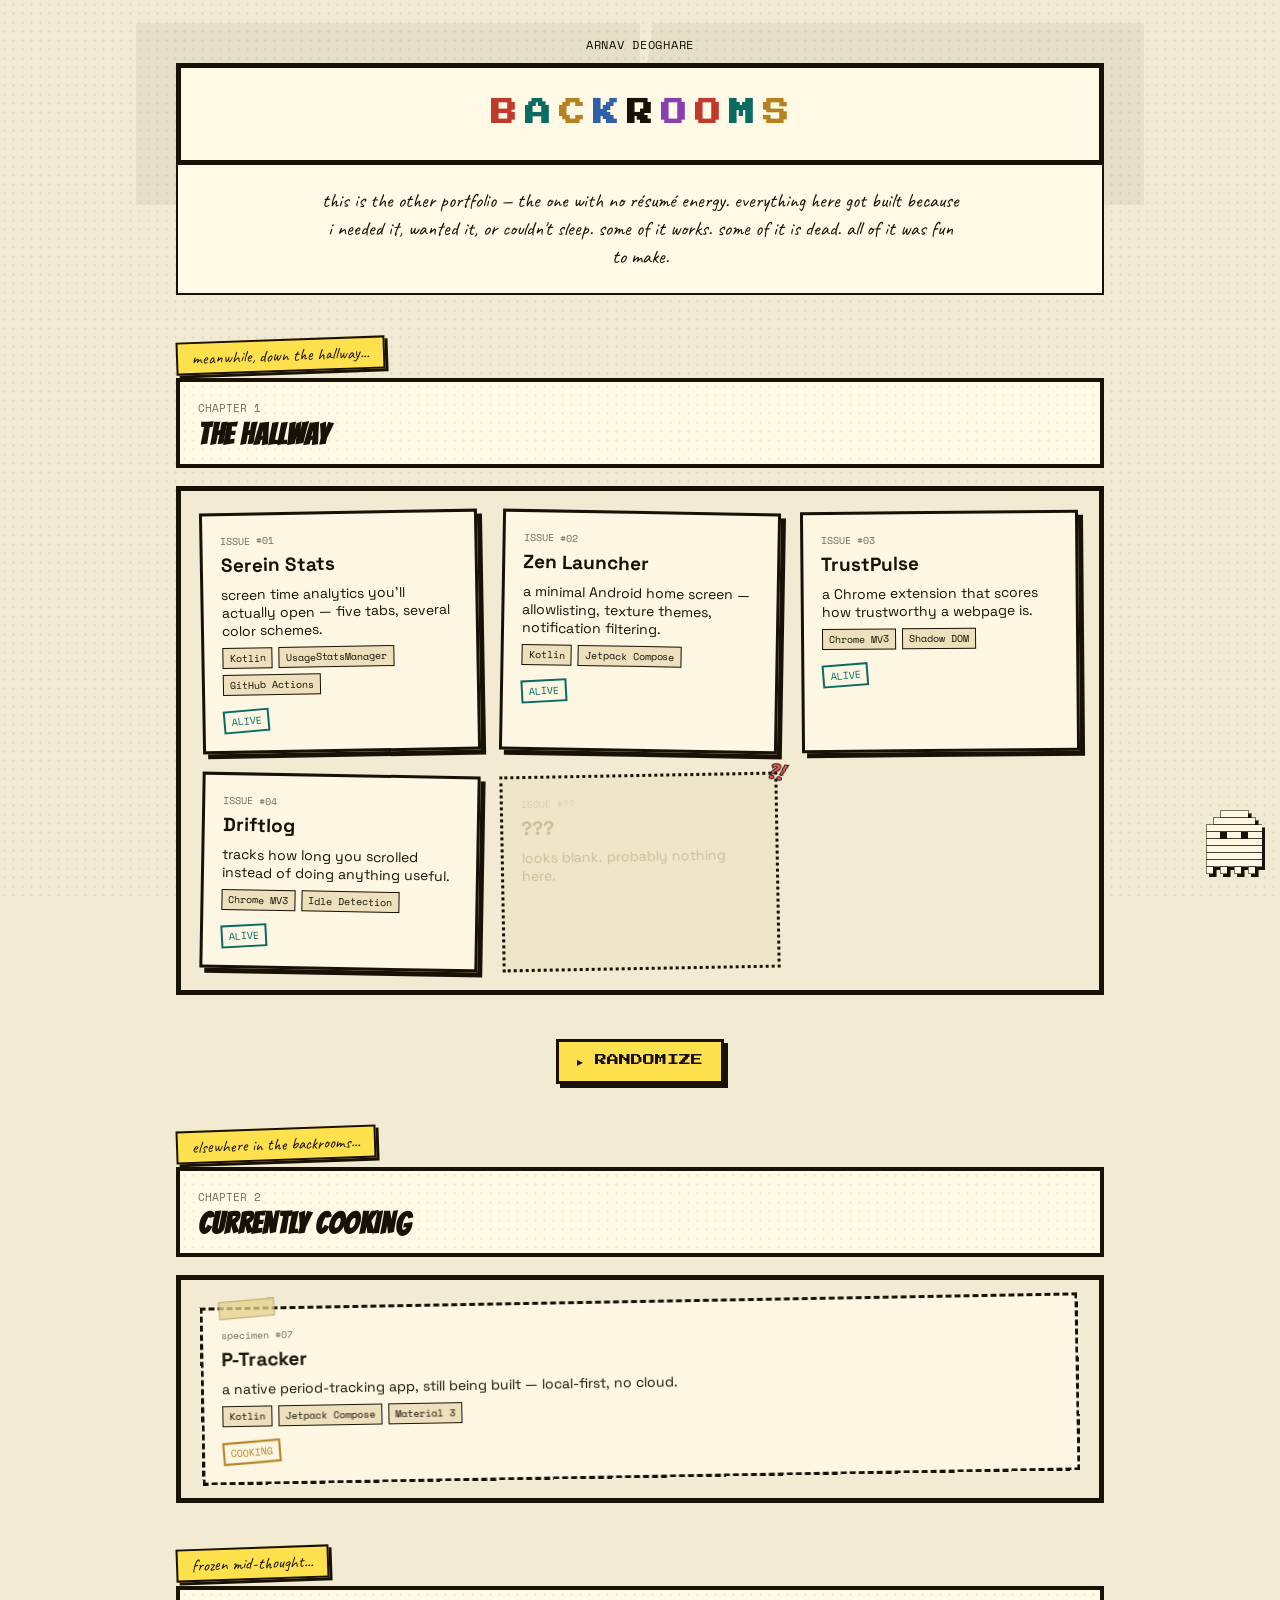
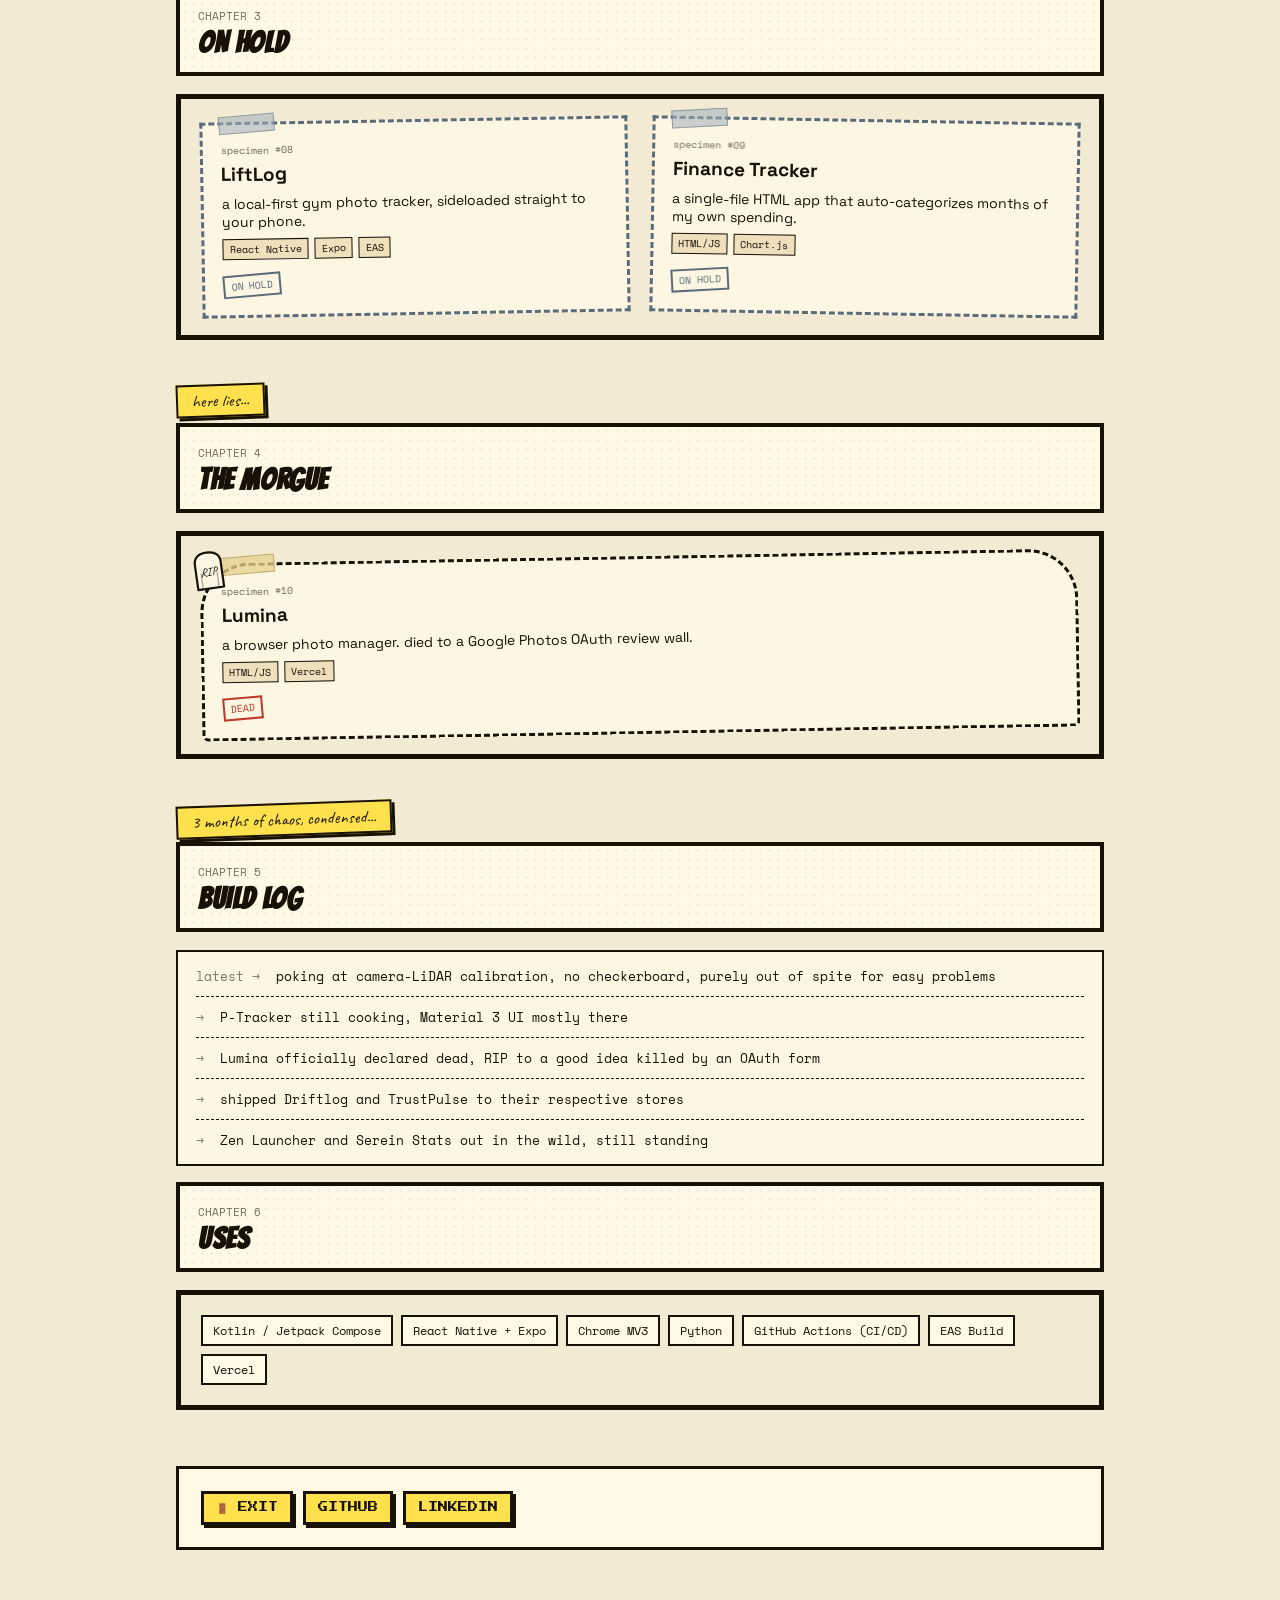
==== backrooms/index.html @ 501bc18b "add backrooms page" ====
<!DOCTYPE html>
<html lang="en">
<head>
<meta charset="UTF-8">
<meta name="viewport" content="width=device-width, initial-scale=1, viewport-fit=cover">
<title>Backrooms — Arnav Deoghare</title>
<link href="https://fonts.googleapis.com/css2?family=Caveat:wght@600;700&family=Space+Grotesk:wght@400;500;700&family=Space+Mono:wght@400;700&family=Press+Start+2P&family=Bangers&display=swap" rel="stylesheet">
<style>
  :root{box-sizing:border-box;padding-top:env(safe-area-inset-top,0px);padding-bottom:env(safe-area-inset-bottom,0px);}
  *{box-sizing:border-box;}
  html,body{margin:0;}
  body{font-family:'Space Grotesk',sans-serif;background:#f2ead2;color:#181206;position:relative;}
  .halftone{position:fixed;inset:0;background-image:radial-gradient(#181206 1px, transparent 1.2px);background-size:9px 9px;opacity:0.06;pointer-events:none;z-index:0;}
  main{max-width:960px;margin:0 auto;padding:36px 16px 80px;position:relative;z-index:1;}
  a{color:inherit;}

  .byline{font-family:'Space Mono',monospace;font-size:12px;letter-spacing:0.06em;color:#181206;text-align:center;margin-bottom:10px;}
  .titlebar{border:5px solid #181206;background:#fff9e6;padding:20px;text-align:center;}
  h1{font-size:0;line-height:1.6;margin:0;}
  h1 span{font-family:'Press Start 2P',monospace;font-size:clamp(16px,5vw,26px);display:inline-block;padding:4px 3px;margin:1px;}
  h1 span:nth-child(6n+1){color:#c0392b;}
  h1 span:nth-child(6n+2){color:#0a6b62;}
  h1 span:nth-child(6n+3){color:#b6821f;}
  h1 span:nth-child(6n+4){color:#2f5fa8;}
  h1 span:nth-child(6n+5){color:#181206;}
  h1 span:nth-child(6n){color:#8a3fb0;}

  .blurb{border:2.5px solid #181206;border-top:none;background:#fff9e6;padding:22px;}
  .bubble{font-family:'Caveat',cursive;font-size:20px;line-height:1.4;max-width:640px;margin:0 auto;text-align:center;}

  .titlewrap{position:relative;}
  .speedlines{position:absolute;inset:-40px;background:conic-gradient(from 0deg,transparent 0deg 8deg,rgba(24,18,6,0.05) 8deg 10deg);z-index:-1;pointer-events:none;}

  .caption{display:inline-block;background:#ffe14d;border:2px solid #181206;font-family:'Caveat',cursive;font-size:17px;padding:4px 14px;transform:rotate(-2deg);margin:44px 0 -4px;position:relative;box-shadow:3px 3px 0 #181206;}

  .chapter{border:4px solid #181206;background:#fff9e6;padding:14px 18px;margin:10px 0 18px;position:relative;overflow:hidden;}
  .chapter::before{content:'';position:absolute;inset:0;background-image:radial-gradient(#181206 1px, transparent 1.2px);background-size:9px 9px;opacity:0.06;}
  .chapter .chnum{font-family:'Space Mono',monospace;font-size:11px;opacity:.6;position:relative;}
  .chapter h2{font-family:'Bangers',cursive;font-size:30px;letter-spacing:0.02em;margin:2px 0 0;background:none;color:#181206;display:block;padding:0;position:relative;}

  .panelbox{border:5px solid #181206;padding:20px;background:#f2ead2;}

  .grid{display:grid;grid-template-columns:repeat(auto-fit,minmax(230px,1fr));gap:22px;}
  .card{background:#fdf6e3;border:3px solid #181206;box-shadow:5px 5px 0 #181206;padding:18px;position:relative;transform:rotate(-1deg);}
  .grid .card:nth-child(2n){transform:rotate(1deg);}
  .grid .card:nth-child(3n){transform:rotate(-0.5deg);}
  .spec{font-family:'Space Mono',monospace;font-size:10px;opacity:.6;}
  .card b{font-family:'Space Grotesk',sans-serif;font-weight:700;font-size:19px;display:block;margin-top:4px;}
  .card p{font-size:14px;margin:8px 0;}
  .tags{display:flex;flex-wrap:wrap;gap:6px;margin:8px 0;}
  .tags span{font-family:'Space Mono',monospace;font-size:10px;background:#eee0bd;border:1px solid #181206;padding:2px 6px;}
  .stamp{display:inline-block;border:2px solid #0a6b62;color:#0a6b62;font-family:'Space Mono',monospace;font-size:10px;padding:2px 6px;transform:rotate(-4deg);margin-top:6px;}
  .stamp.cooking{border-color:#b6821f;color:#b6821f;}
  .stamp.onhold{border-color:#5a6b7a;color:#5a6b7a;}
  .stamp.dead{border-color:#c0392b;color:#c0392b;}
  .card{cursor:pointer;}
  @keyframes flash10{0%{box-shadow:0 0 0 4px #ffe14d,5px 5px 0 #181206;}100%{box-shadow:5px 5px 0 #181206;}}
  .card.flash{animation:flash10 0.9s ease-out;}

  .dotted{border-style:dashed;box-shadow:none;}
  .tape{position:absolute;top:-10px;left:16px;width:56px;height:18px;background:rgba(230,210,140,.75);border:1px solid rgba(150,130,70,.5);transform:rotate(-4deg);}
  .tombstone{border-radius:50px 50px 6px 6px;position:relative;}
  .tombstone-icon{position:absolute;top:-18px;left:-12px;width:36px;height:42px;transform:rotate(-7deg);z-index:2;}
  .card.onhold-card{border-style:dashed;border-color:#5a6b7a;box-shadow:none;}
  .card.onhold-card .tape{background:rgba(160,175,190,.55);border-color:rgba(90,107,122,.5);}

  .secret{background:#efe6c9;border-style:dotted;box-shadow:none;color:#c9bd97;position:relative;}
  .secret b,.secret p,.secret .spec{color:#c9bd97;}
  .secret:hover{color:#181206;}
  .secret:hover b,.secret:hover p,.secret:hover .spec{color:#181206;}
  .secret::after{content:'?!';font-family:'Bangers',cursive;font-size:22px;color:#ff5c5c;position:absolute;top:-14px;right:-10px;transform:rotate(14deg);-webkit-text-stroke:1px #181206;}

  .modal-bg{position:fixed;inset:0;background:rgba(24,18,6,.7);display:none;align-items:center;justify-content:center;z-index:50;padding:20px;}
  .modal-bg.open{display:flex;}

  .modal-wide{background:#fff9e6;border:4px solid #181206;box-shadow:8px 8px 0 #181206;padding:26px;max-width:460px;width:100%;position:relative;max-height:85vh;overflow-y:auto;}
  .modal-wide .mspec{font-family:'Space Mono',monospace;font-size:11px;opacity:.6;}
  .modal-wide h3{font-family:'Bangers',cursive;font-size:32px;margin:2px 0 6px;}
  .modal-wide .mstamp{display:inline-block;border:2px solid #0a6b62;color:#0a6b62;font-family:'Space Mono',monospace;font-size:10px;padding:2px 6px;transform:rotate(-4deg);margin-bottom:10px;}
  .modal-wide .mstamp.cooking{border-color:#b6821f;color:#b6821f;}
  .modal-wide .mstamp.onhold{border-color:#5a6b7a;color:#5a6b7a;}
  .modal-wide .mstamp.dead{border-color:#c0392b;color:#c0392b;}
  .modal-wide .mtags{display:flex;flex-wrap:wrap;gap:6px;margin:6px 0 14px;}
  .modal-wide .mtags span{font-family:'Space Mono',monospace;font-size:10px;background:#eee0bd;border:1px solid #181206;padding:2px 6px;}
  .modal-wide p{font-size:14px;line-height:1.5;margin:0 0 12px;}
  .modal-wide .mlabel{font-family:'Space Mono',monospace;font-size:11px;letter-spacing:0.04em;color:#0a6b62;margin-bottom:2px;}
  .modal-wide .mlinks{display:flex;flex-wrap:wrap;gap:10px;margin-top:16px;}
  .modal-wide .mlinks a{font-family:'Press Start 2P',monospace;font-size:10px;background:#ffe14d;border:3px solid #181206;padding:8px 12px;box-shadow:3px 3px 0 #181206;text-decoration:none;color:#181206;}
  .modal-wide .mclose{position:absolute;top:10px;right:12px;font-family:'Space Mono',monospace;font-size:16px;border:2px solid #181206;background:#fff;width:28px;height:28px;cursor:pointer;line-height:1;}
  .modal{background:#fff9e6;border:4px solid #181206;box-shadow:8px 8px 0 #181206;padding:26px;max-width:400px;text-align:center;}
  .modal h3{font-family:'Bangers',cursive;font-size:30px;margin:0 0 8px;}
  .modal button{margin-top:14px;font-family:'Space Mono',monospace;font-size:12px;border:2px solid #181206;background:#ffe14d;padding:6px 14px;cursor:pointer;}

  .shufflebtn{font-family:'Press Start 2P',monospace;font-size:12px;color:#181206;background:#ffe14d;border:3px solid #181206;padding:12px 18px;display:inline-block;box-shadow:4px 4px 0 #181206;cursor:pointer;margin:44px 0 0;}
  .shufflebtn:active{transform:translate(2px,2px);box-shadow:2px 2px 0 #181206;}

  .mascot-wrap{position:fixed;bottom:18px;right:18px;z-index:40;cursor:pointer;text-align:center;}
  .mascot-wrap svg{width:56px;height:70px;animation:mascotbob 2.2s ease-in-out infinite;filter:drop-shadow(3px 3px 0 #181206);}
  @keyframes mascotbob{0%,100%{transform:translateY(0);}50%{transform:translateY(-8px);}}
  .mascot-bubble{position:absolute;bottom:78px;right:0;background:#fff;border:2px solid #181206;border-radius:14px 14px 4px 14px;padding:8px 12px;font-family:'Caveat',cursive;font-size:16px;white-space:nowrap;display:none;box-shadow:3px 3px 0 #181206;}
  .mascot-bubble.show{display:block;}

  .burstword{position:fixed;font-family:'Bangers',cursive;font-size:26px;pointer-events:none;z-index:60;animation:burstpop 0.7s ease-out forwards;}
  @keyframes burstpop{0%{transform:scale(0.4) rotate(-8deg);opacity:0;}30%{transform:scale(1.2) rotate(4deg);opacity:1;}100%{transform:scale(1) rotate(0deg) translateY(-24px);opacity:0;}}

  .log{background:#fdf6e3;border:2.5px solid #181206;padding:4px 18px;}
  .log li{font-family:'Space Mono',monospace;font-size:13px;padding:10px 0;border-bottom:1px dashed #181206;list-style:none;}
  .log li:last-child{border-bottom:none;}
  .log .dt{opacity:.55;margin-right:8px;}

  .usetags{display:flex;flex-wrap:wrap;gap:8px;}
  .usetags span{font-family:'Space Mono',monospace;font-size:12px;background:#fff9e6;border:2px solid #181206;padding:5px 10px;}

  footer{margin-top:56px;border:3px solid #181206;background:#fff9e6;padding:22px;display:flex;flex-wrap:wrap;gap:14px;justify-content:space-between;align-items:center;}
  .socials{display:flex;gap:10px;flex-wrap:wrap;}
  .social{font-family:'Press Start 2P',monospace;font-size:10px;background:#ffe14d;border:3px solid #181206;padding:8px 12px;box-shadow:3px 3px 0 #181206;text-decoration:none;color:#181206;}
</style>
</head>
<body>
<div class="halftone"></div>
<main>

  <div class="byline">ARNAV DEOGHARE</div>
  <div class="titlewrap">
    <div class="speedlines"></div>
    <div class="titlebar">
      <h1><span>B</span><span>A</span><span>C</span><span>K</span><span>R</span><span>O</span><span>O</span><span>M</span><span>S</span></h1>
    </div>
  </div>
  <div class="blurb">
    <p class="bubble">this is the other portfolio — the one with no résumé energy. everything here got built because i needed it, wanted it, or couldn't sleep. some of it works. some of it is dead. all of it was fun to make.</p>
  </div>

  <span class="caption">meanwhile, down the hallway...</span>
  <div class="chapter"><span class="chnum">CHAPTER 1</span><h2>THE HALLWAY</h2></div>
  <div class="panelbox">
  <div class="grid" id="hallway">
    <div class="card" data-name="Serein Stats">
      <div class="spec">ISSUE #01</div>
      <b>Serein Stats</b>
      <p>screen time analytics you'll actually open — five tabs, several color schemes.</p>
      <div class="tags"><span>Kotlin</span><span>UsageStatsManager</span><span>GitHub Actions</span></div>
      <div class="stamp">ALIVE</div>
    </div>
    <div class="card" data-name="Zen Launcher">
      <div class="spec">ISSUE #02</div>
      <b>Zen Launcher</b>
      <p>a minimal Android home screen — allowlisting, texture themes, notification filtering.</p>
      <div class="tags"><span>Kotlin</span><span>Jetpack Compose</span></div>
      <div class="stamp">ALIVE</div>
    </div>
    <div class="card" data-name="TrustPulse">
      <div class="spec">ISSUE #03</div>
      <b>TrustPulse</b>
      <p>a Chrome extension that scores how trustworthy a webpage is.</p>
      <div class="tags"><span>Chrome MV3</span><span>Shadow DOM</span></div>
      <div class="stamp">ALIVE</div>
    </div>
    <div class="card" data-name="Driftlog">
      <div class="spec">ISSUE #04</div>
      <b>Driftlog</b>
      <p>tracks how long you scrolled instead of doing anything useful.</p>
      <div class="tags"><span>Chrome MV3</span><span>Idle Detection</span></div>
      <div class="stamp">ALIVE</div>
    </div>
    <div class="card secret" id="secretCard">
      <div class="spec">ISSUE #??</div>
      <b>???</b>
      <p>looks blank. probably nothing here.</p>
    </div>
  </div>
  </div>

  <div style="text-align:center;">
    <div class="shufflebtn" id="shuffleBtn">▸ RANDOMIZE</div>
  </div>

  <span class="caption">elsewhere in the backrooms...</span>
  <div class="chapter"><span class="chnum">CHAPTER 2</span><h2>CURRENTLY COOKING</h2></div>
  <div class="panelbox">
  <div class="grid">
    <div class="card dotted" data-name="P-Tracker">
      <div class="tape"></div>
      <div class="spec">specimen #07</div>
      <b>P-Tracker</b>
      <p>a native period-tracking app, still being built — local-first, no cloud.</p>
      <div class="tags"><span>Kotlin</span><span>Jetpack Compose</span><span>Material 3</span></div>
      <div class="stamp cooking">COOKING</div>
    </div>
  </div>
  </div>

  <span class="caption">frozen mid-thought...</span>
  <div class="chapter"><span class="chnum">CHAPTER 3</span><h2>ON HOLD</h2></div>
  <div class="panelbox">
  <div class="grid">
    <div class="card onhold-card" data-name="LiftLog">
      <div class="tape"></div>
      <div class="spec">specimen #08</div>
      <b>LiftLog</b>
      <p>a local-first gym photo tracker, sideloaded straight to your phone.</p>
      <div class="tags"><span>React Native</span><span>Expo</span><span>EAS</span></div>
      <div class="stamp onhold">ON HOLD</div>
    </div>
    <div class="card onhold-card" data-name="Finance Tracker">
      <div class="tape"></div>
      <div class="spec">specimen #09</div>
      <b>Finance Tracker</b>
      <p>a single-file HTML app that auto-categorizes months of my own spending.</p>
      <div class="tags"><span>HTML/JS</span><span>Chart.js</span></div>
      <div class="stamp onhold">ON HOLD</div>
    </div>
  </div>
  </div>

  <span class="caption">here lies...</span>
  <div class="chapter"><span class="chnum">CHAPTER 4</span><h2>THE MORGUE</h2></div>
  <div class="panelbox">
  <div class="grid">
    <div class="card dotted tombstone" data-name="Lumina">
      <div class="tape"></div>
      <svg class="tombstone-icon" viewBox="0 0 36 42">
        <path d="M5 40 L5 17 Q4 4 18 4 Q32 4 31 17 L31 40 Z" fill="#fdf6e3" stroke="#181206" stroke-width="2.2" stroke-linejoin="round"/>
        <line x1="10" y1="40" x2="10" y2="24" stroke="#181206" stroke-width="1.3" opacity="0.35"/>
        <line x1="26" y1="40" x2="26" y2="24" stroke="#181206" stroke-width="1.3" opacity="0.35"/>
        <text x="18" y="27" font-family="'Caveat',cursive" font-size="12" text-anchor="middle" fill="#181206">RIP</text>
      </svg>
      <div class="spec">specimen #10</div>
      <b>Lumina</b>
      <p>a browser photo manager. died to a Google Photos OAuth review wall.</p>
      <div class="tags"><span>HTML/JS</span><span>Vercel</span></div>
      <div class="stamp dead">DEAD</div>
    </div>
  </div>
  </div>

  <span class="caption">3 months of chaos, condensed...</span>
  <div class="chapter"><span class="chnum">CHAPTER 5</span><h2>BUILD LOG</h2></div>
  <ul class="log">
    <li><span class="dt">latest →</span> poking at camera-LiDAR calibration, no checkerboard, purely out of spite for easy problems</li>
    <li><span class="dt">→</span> P-Tracker still cooking, Material 3 UI mostly there</li>
    <li><span class="dt">→</span> Lumina officially declared dead, RIP to a good idea killed by an OAuth form</li>
    <li><span class="dt">→</span> shipped Driftlog and TrustPulse to their respective stores</li>
    <li><span class="dt">→</span> Zen Launcher and Serein Stats out in the wild, still standing</li>
  </ul>

  <div class="chapter"><span class="chnum">CHAPTER 6</span><h2>USES</h2></div>
  <div class="panelbox">
  <div class="usetags">
    <span>Kotlin / Jetpack Compose</span>
    <span>React Native + Expo</span>
    <span>Chrome MV3</span>
    <span>Python</span>
    <span>GitHub Actions (CI/CD)</span>
    <span>EAS Build</span>
    <span>Vercel</span>
  </div>
  </div>

  <footer>
    <div class="socials">
      <a class="social" href="https://arnav-deoghare.github.io" title="back to the real portfolio">🚪 EXIT</a>
      <a class="social" href="https://github.com/Arnav-Deoghare" target="_blank" rel="noopener">GITHUB</a>
      <a class="social" href="https://www.linkedin.com/in/arnav-deoghare/" target="_blank" rel="noopener">LINKEDIN</a>
    </div>
  </footer>

</main>

<div class="modal-bg" id="modalBg">
  <div class="modal">
    <h3>you found it!</h3>
    <p style="font-family:'Space Mono',monospace;font-size:13px;">there's nothing here yet. but you're clearly the kind of person who clicks on suspicious blank boxes, so — respect. check back later.</p>
    <button id="modalClose">close</button>
  </div>
</div>

<div class="modal-bg" id="projectModalBg">
  <div class="modal-wide" id="projectModalBody">
    <button class="mclose" id="projectModalClose">✕</button>
    <!-- filled by JS -->
  </div>
</div>

<div class="mascot-wrap" id="mascotWrap">
  <div class="mascot-bubble" id="mascotBubble"></div>
  <svg viewBox="0 0 8 9" shape-rendering="crispEdges">
    <g fill="#fdf6e3" stroke="#181206" stroke-width="0.08">
      <rect x="2" y="0" width="4" height="1"/>
      <rect x="1" y="1" width="6" height="1"/>
      <rect x="0" y="2" width="8" height="1"/>
      <rect x="0" y="3" width="8" height="1"/>
      <rect x="0" y="4" width="8" height="1"/>
      <rect x="0" y="5" width="8" height="1"/>
      <rect x="0" y="6" width="8" height="1"/>
      <rect x="0" y="7" width="8" height="1"/>
      <rect x="0" y="8" width="1" height="1"/>
      <rect x="2" y="8" width="1" height="1"/>
      <rect x="4" y="8" width="1" height="1"/>
      <rect x="6" y="8" width="1" height="1"/>
    </g>
    <rect x="2" y="3" width="1" height="1" fill="#181206"/>
    <rect x="5" y="3" width="1" height="1" fill="#181206"/>
  </svg>
</div>

<script>
(function(){
  // page-turn "thwip" sound on card click
  var ctx;
  function thwip(){
    try{
      ctx = ctx || new (window.AudioContext || window.webkitAudioContext)();
      var o = ctx.createOscillator(), g = ctx.createGain();
      o.type = 'triangle';
      o.frequency.setValueAtTime(420, ctx.currentTime);
      o.frequency.exponentialRampToValueAtTime(90, ctx.currentTime + 0.12);
      g.gain.setValueAtTime(0.06, ctx.currentTime);
      g.gain.exponentialRampToValueAtTime(0.001, ctx.currentTime + 0.15);
      o.connect(g); g.connect(ctx.destination);
      o.start(); o.stop(ctx.currentTime + 0.16);
    }catch(e){}
  }
  document.querySelectorAll('.card').forEach(function(c){
    c.addEventListener('click', function(e){
      if(c.id === 'secretCard') return;
      thwip();
    });
  });

  // project detail data — swap in real links/copy whenever you have them
  var projectData = {
    "Serein Stats": {
      status:"alive", stampText:"ALIVE",
      desc:"A screen-time analytics companion for Android — five tabs of usage breakdowns and a handful of color schemes, built on top of UsageStatsManager instead of squinting at raw system numbers.",
      why:"[add your own story here: what made you build this instead of using an existing screen-time app?]",
      tags:["Kotlin","UsageStatsManager","GitHub Actions CI/CD"],
      site:"#", github:"#"
    },
    "Zen Launcher": {
      status:"alive", stampText:"ALIVE",
      desc:"A minimal Android home screen — app allowlisting, texture-based themes, and notification filtering, for a phone that doesn't fight for your attention.",
      why:"[add your own story here: what pushed you to build your own launcher?]",
      tags:["Kotlin","Jetpack Compose"],
      site:"#", github:"#"
    },
    "LiftLog": {
      status:"onhold", stampText:"ON HOLD",
      desc:"A local-first gym photo tracker built in React Native — log lifts with photos, no account, no cloud sync, sideloaded straight to your phone.",
      why:"[add your own story here: what gym-tracking itch wasn't being scratched by other apps, and what put this on ice?]",
      tags:["React Native","Expo","EAS Build"],
      site:"#", github:"#"
    },
    "TrustPulse": {
      status:"alive", stampText:"ALIVE",
      desc:"A Chrome extension that scores how trustworthy a webpage looks, surfaced through a Shadow DOM badge with an accordion of the issues it found.",
      why:"[add your own story here: what made you want a trust score baked into your browser?]",
      tags:["Chrome MV3","Shadow DOM"],
      site:"#", github:"#"
    },
    "Driftlog": {
      status:"alive", stampText:"ALIVE",
      desc:"A browsing-time tracker Chrome extension with idle detection and a heatmap history view — published to the Chrome Web Store, optional host permissions.",
      why:"[add your own story here: what made you want to actually see your scroll time instead of guessing?]",
      tags:["Chrome MV3","Idle Detection"],
      site:"#", github:"#"
    },
    "Finance Tracker": {
      status:"onhold", stampText:"ON HOLD",
      desc:"A single-file HTML app seeded with my own Jan–July 2026 spending — auto-categorization, Chart.js dashboards, and XLSX import for deeper analytics.",
      why:"[add your own story here: what was wrong with the budgeting apps you tried first, and what put this on hold?]",
      tags:["HTML/JS","Chart.js"],
      site:"#", github:"#"
    },
    "P-Tracker": {
      status:"cooking", stampText:"COOKING",
      desc:"A native Android period-tracking app — Kotlin/Jetpack Compose, Material 3 UI, fully local-first with no cloud dependency.",
      why:"[add your own story here: who's it for, and why local-first mattered to you?]",
      tags:["Kotlin","Jetpack Compose","Material 3"],
      site:"#", github:"#"
    },
    "Lumina": {
      status:"dead", stampText:"DEAD",
      desc:"A browser-based photo manager, deployed to Vercel — meant to give a lightweight way to browse and organize photos without a heavyweight desktop app.",
      why:"Hit a hard wall on Google Photos OAuth scope verification requirements and couldn't get past it — officially retired to the morgue.",
      tags:["HTML/JS","Vercel"],
      site:"#", github:"#"
    }
  };

  var projectModalBg = document.getElementById('projectModalBg');
  var projectModalBody = document.getElementById('projectModalBody');
  function openProjectModal(name){
    var d = projectData[name];
    if(!d) return;
    projectModalBody.innerHTML =
      '<button class="mclose" id="projectModalClose">✕</button>' +
      '<div class="mspec">FULL FILE</div>' +
      '<h3>' + name + '</h3>' +
      '<div class="mstamp' + (d.status==='cooking'?' cooking':d.status==='onhold'?' onhold':d.status==='dead'?' dead':'') + '">' + d.stampText + '</div>' +
      '<div class="mtags">' + d.tags.map(function(t){return '<span>'+t+'</span>';}).join('') + '</div>' +
      '<p>' + d.desc + '</p>' +
      '<div class="mlabel">' + (d.status==='dead' ? 'WHY IT DIED' : 'WHY IT STARTED') + '</div>' +
      '<p>' + d.why + '</p>' +
      '<div class="mlinks"><a href="' + d.site + '" target="_blank" rel="noopener">🔗 SITE</a><a href="' + d.github + '" target="_blank" rel="noopener">🐙 GITHUB</a></div>';
    document.getElementById('projectModalClose').addEventListener('click', function(){
      projectModalBg.classList.remove('open');
    });
    projectModalBg.classList.add('open');
  }
  document.querySelectorAll('.card[data-name]').forEach(function(c){
    c.addEventListener('click', function(){
      openProjectModal(c.getAttribute('data-name'));
    });
  });
  projectModalBg.addEventListener('click', function(e){
    if(e.target === projectModalBg) projectModalBg.classList.remove('open');
  });

  // secret panel
  var secret = document.getElementById('secretCard');
  var modalBg = document.getElementById('modalBg');
  if(secret){
    secret.addEventListener('click', function(){
      try{ thwip(); }catch(e){}
      modalBg.classList.add('open');
    });
  }
  document.getElementById('modalClose').addEventListener('click', function(){
    modalBg.classList.remove('open');
  });
  modalBg.addEventListener('click', function(e){
    if(e.target === modalBg) modalBg.classList.remove('open');
  });

  // shuffle button
  var shuffleBtn = document.getElementById('shuffleBtn');
  if(shuffleBtn){
    shuffleBtn.addEventListener('click', function(){
      var cards = Array.prototype.slice.call(document.querySelectorAll('.card[data-name]'));
      if(!cards.length) return;
      var pick = cards[Math.floor(Math.random() * cards.length)];
      pick.scrollIntoView({behavior:'smooth', block:'center'});
      pick.classList.remove('flash');
      void pick.offsetWidth;
      pick.classList.add('flash');
      try{ thwip(); }catch(e){}
    });
  }

  // browser tab title easter egg
  var realTitle = document.title;
  document.addEventListener('visibilitychange', function(){
    document.title = document.hidden ? "come back... 👀" : realTitle;
  });

  // pixel mascot speech bubble
  var mascotLines = [
    "i live in the walls now",
    "did you check the morgue?",
    "hit randomize, i dare you",
    "this whole site was a mistake and i love it",
    "specimen #09 is classified",
    "shipping code at 2am builds character"
  ];
  var mascotWrap = document.getElementById('mascotWrap');
  var mascotBubble = document.getElementById('mascotBubble');
  var bubbleTimer;
  mascotWrap.addEventListener('click', function(){
    try{ thwip(); }catch(e){}
    mascotBubble.textContent = mascotLines[Math.floor(Math.random()*mascotLines.length)];
    mascotBubble.classList.add('show');
    clearTimeout(bubbleTimer);
    bubbleTimer = setTimeout(function(){ mascotBubble.classList.remove('show'); }, 2600);
  });

  // onomatopoeia hover bursts on hallway cards
  var words = ['POW!','ZAP!','BAM!','WHOA!','YEET!','OOF!'];
  var colors = ['#c0392b','#0a6b62','#2f5fa8','#b6821f'];
  document.querySelectorAll('#hallway .card').forEach(function(c){
    c.addEventListener('mouseenter', function(e){
      if(c.id === 'secretCard') return;
      var el = document.createElement('div');
      el.className = 'burstword';
      el.textContent = words[Math.floor(Math.random()*words.length)];
      el.style.color = colors[Math.floor(Math.random()*colors.length)];
      var r = c.getBoundingClientRect();
      el.style.left = (r.left + r.width/2 - 20) + 'px';
      el.style.top = (r.top - 10) + 'px';
      document.body.appendChild(el);
      setTimeout(function(){ el.remove(); }, 700);
    });
  });
})();
</script>

</body>
</html>
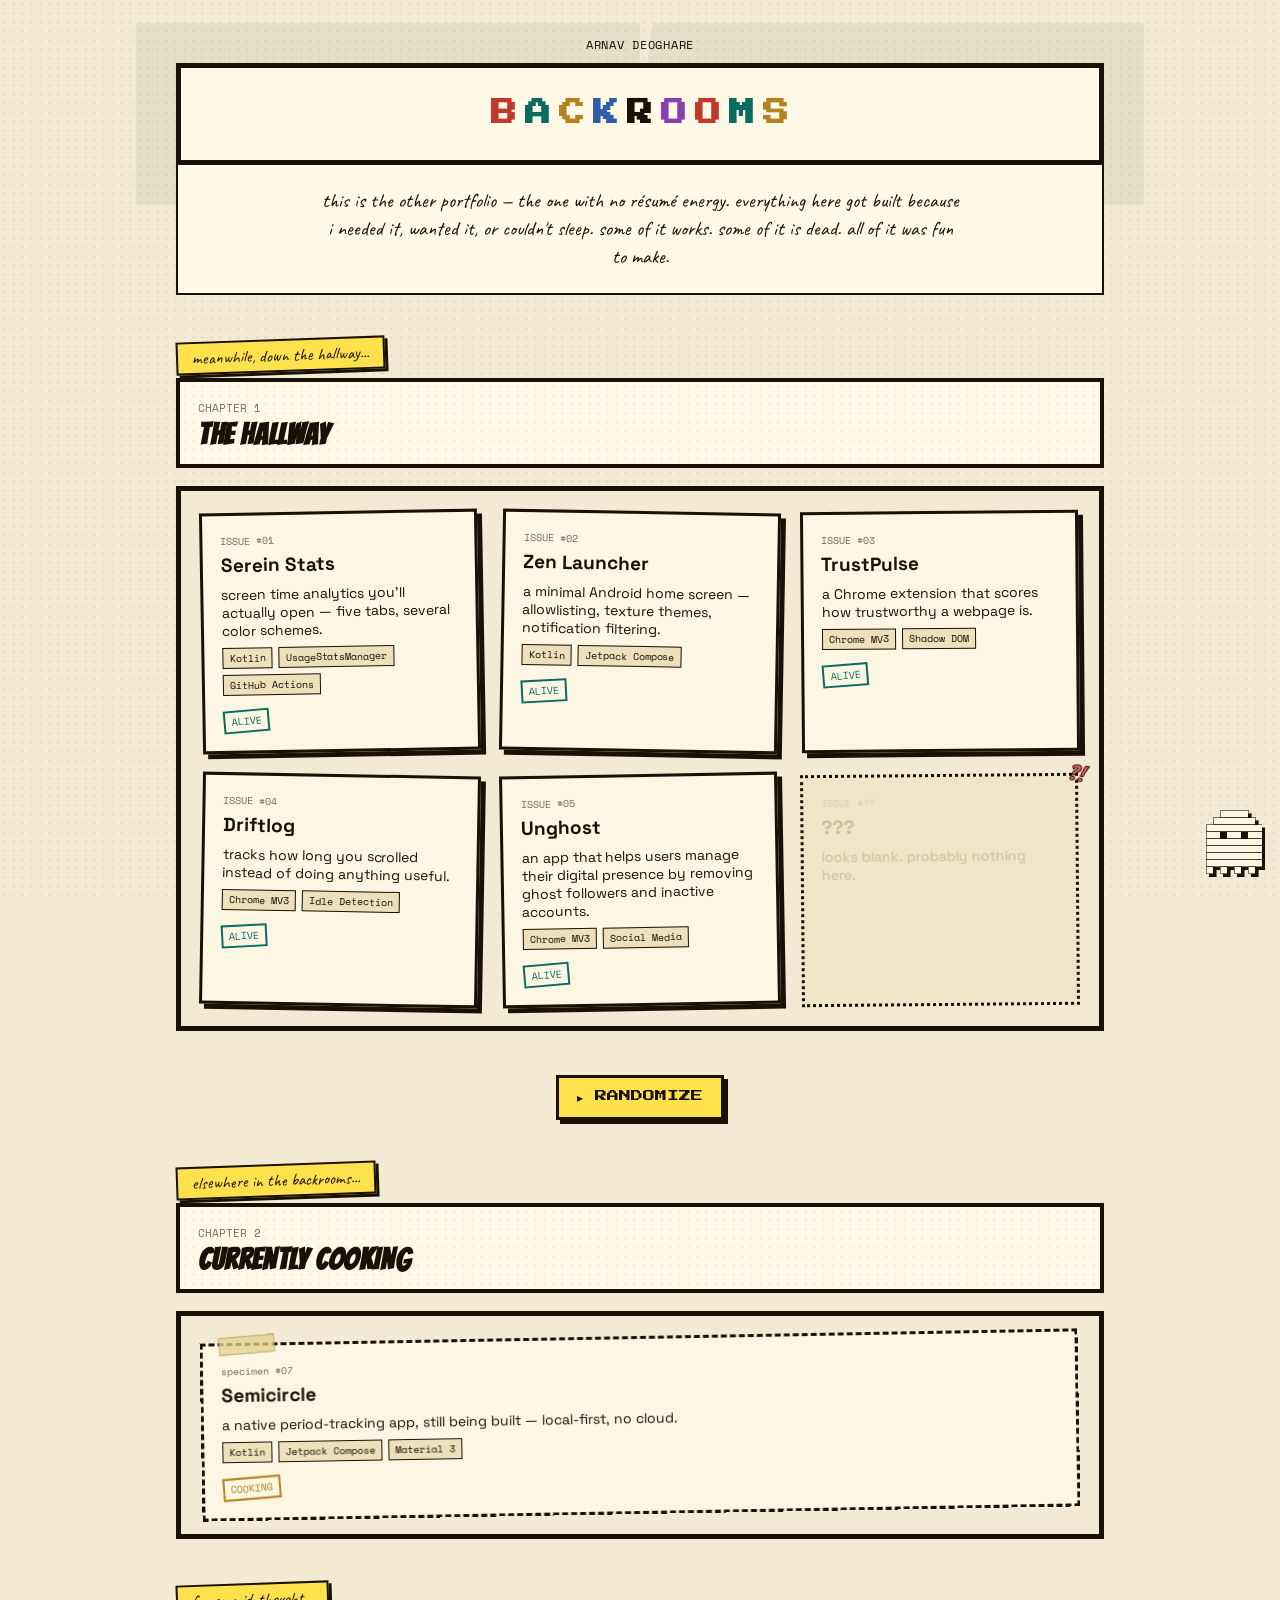
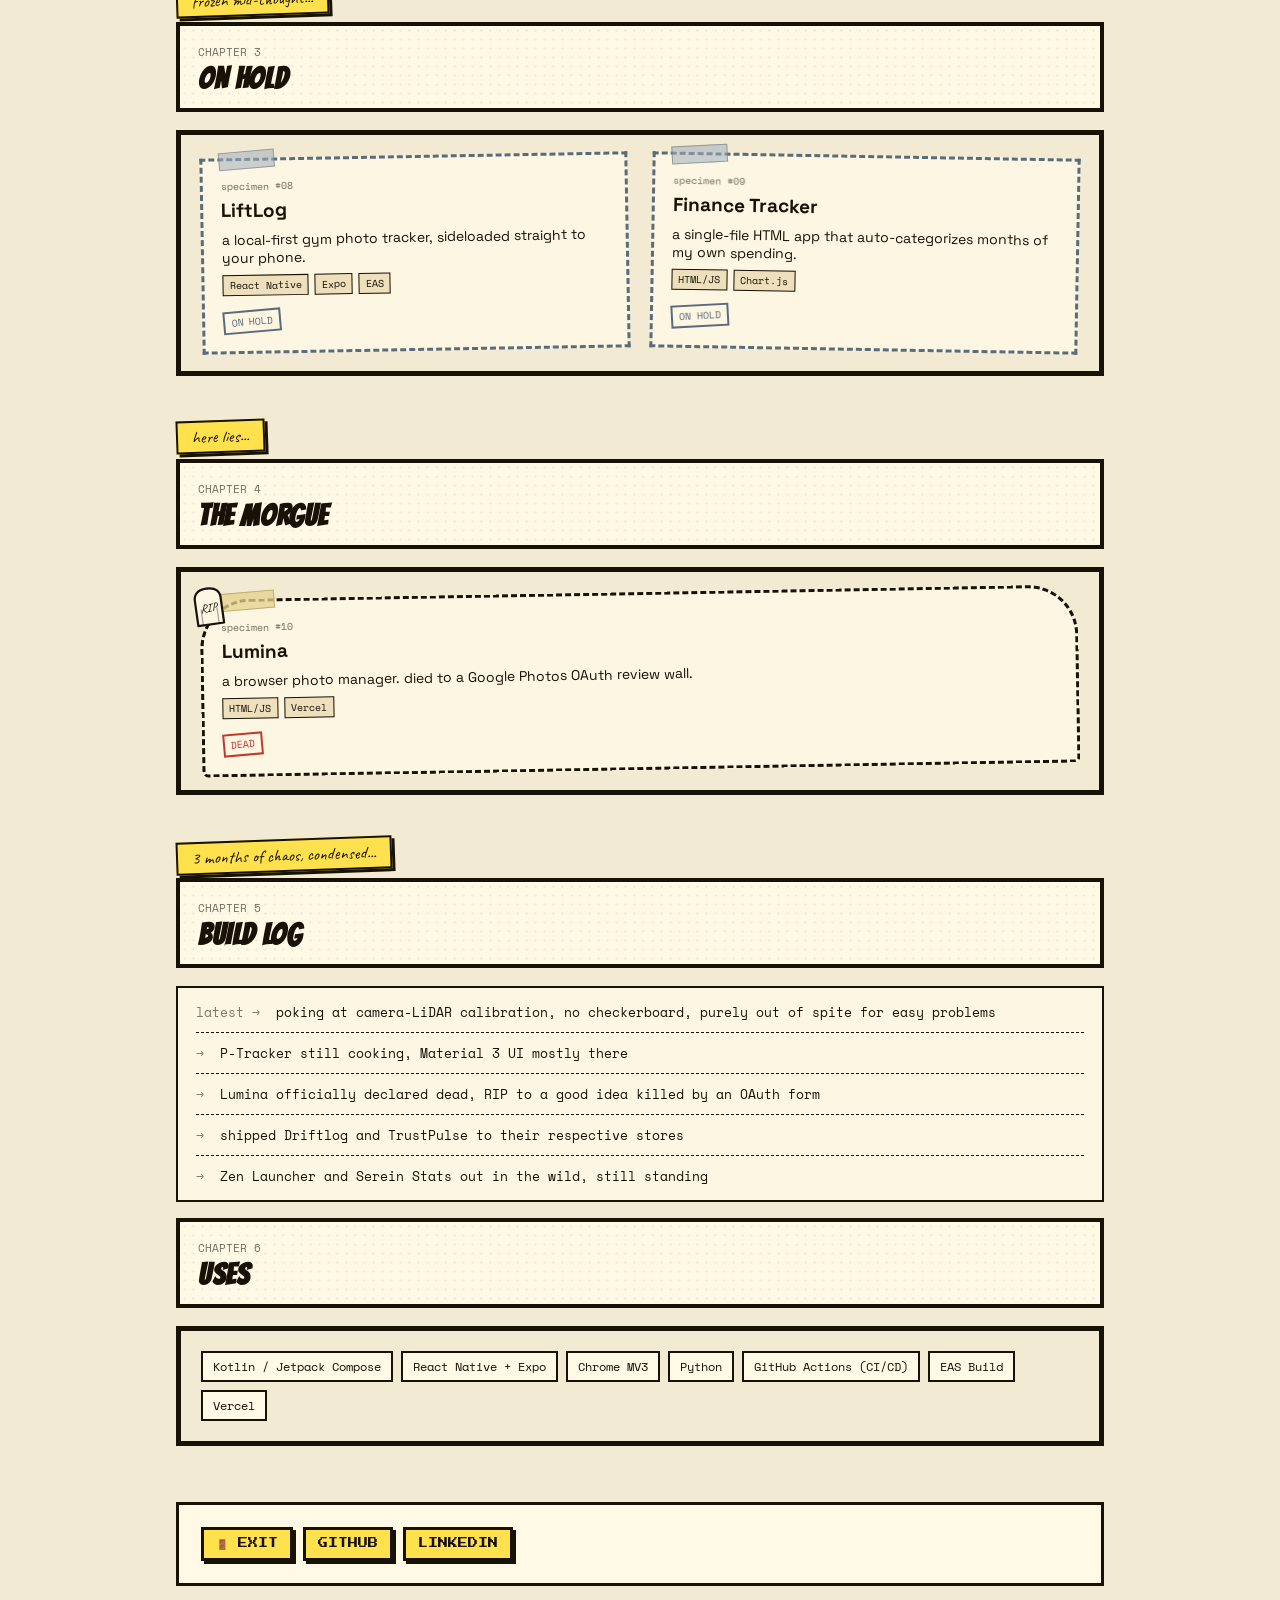
==== commit 1cfcec3d: "Links and descriptions" ====
--- a/backrooms/index.html
+++ b/backrooms/index.html
@@ -163,6 +163,13 @@
       <div class="tags"><span>Chrome MV3</span><span>Idle Detection</span></div>
       <div class="stamp">ALIVE</div>
     </div>
+        <div class="card" data-name="Unghost">
+      <div class="spec">ISSUE #05</div>
+      <b>Unghost</b>
+      <p>an app that helps users manage their digital presence by removing ghost followers and inactive accounts.</p>
+      <div class="tags"><span>Chrome MV3</span><span>Social Media</span></div>
+      <div class="stamp">ALIVE</div>
+    </div>
     <div class="card secret" id="secretCard">
       <div class="spec">ISSUE #??</div>
       <b>???</b>
@@ -179,10 +186,10 @@
   <div class="chapter"><span class="chnum">CHAPTER 2</span><h2>CURRENTLY COOKING</h2></div>
   <div class="panelbox">
   <div class="grid">
-    <div class="card dotted" data-name="P-Tracker">
+    <div class="card dotted" data-name="Semicircle">
       <div class="tape"></div>
       <div class="spec">specimen #07</div>
-      <b>P-Tracker</b>
+      <b>Semicircle</b>
       <p>a native period-tracking app, still being built — local-first, no cloud.</p>
       <div class="tags"><span>Kotlin</span><span>Jetpack Compose</span><span>Material 3</span></div>
       <div class="stamp cooking">COOKING</div>
@@ -332,59 +339,66 @@
   var projectData = {
     "Serein Stats": {
       status:"alive", stampText:"ALIVE",
-      desc:"A screen-time analytics companion for Android — five tabs of usage breakdowns and a handful of color schemes, built on top of UsageStatsManager instead of squinting at raw system numbers.",
-      why:"[add your own story here: what made you build this instead of using an existing screen-time app?]",
+      desc:"A screen-time analytics companion for Android , five tabs of usage breakdowns and a handful of color schemes, built on top of UsageStatsManager instead of squinting at raw system numbers.",
+      why:"Im a big stat nerd and i wanted a more detailed view of my screen-time than existing apps provided.",
       tags:["Kotlin","UsageStatsManager","GitHub Actions CI/CD"],
-      site:"#", github:"#"
+      site:"https://arnav-deoghare.github.io/serein/", github:"https://github.com/Arnav-Deoghare/Serein-stats"
     },
     "Zen Launcher": {
       status:"alive", stampText:"ALIVE",
       desc:"A minimal Android home screen — app allowlisting, texture-based themes, and notification filtering, for a phone that doesn't fight for your attention.",
-      why:"[add your own story here: what pushed you to build your own launcher?]",
+      why:"I wanted to try and see if a minimal launcher could improve my phone experience",
       tags:["Kotlin","Jetpack Compose"],
-      site:"#", github:"#"
+      site:"#", github:"https://github.com/Arnav-Deoghare/Serein-OS"
     },
     "LiftLog": {
       status:"onhold", stampText:"ON HOLD",
       desc:"A local-first gym photo tracker built in React Native — log lifts with photos, no account, no cloud sync, sideloaded straight to your phone.",
-      why:"[add your own story here: what gym-tracking itch wasn't being scratched by other apps, and what put this on ice?]",
+      why:"I wanted to track my progress in the gym by taking the same pic each time.",
       tags:["React Native","Expo","EAS Build"],
       site:"#", github:"#"
     },
     "TrustPulse": {
       status:"alive", stampText:"ALIVE",
       desc:"A Chrome extension that scores how trustworthy a webpage looks, surfaced through a Shadow DOM badge with an accordion of the issues it found.",
-      why:"[add your own story here: what made you want a trust score baked into your browser?]",
+      why:"Wanted to experiment with chrome extension development",
       tags:["Chrome MV3","Shadow DOM"],
-      site:"#", github:"#"
+      site:"https://chromewebstore.google.com/detail/trustpulse/nafoiomkoedgnooadcnbckaaiomanhba?authuser=0&hl=en-GB", github:"https://github.com/Arnav-Deoghare/TrustPulse"
     },
     "Driftlog": {
       status:"alive", stampText:"ALIVE",
       desc:"A browsing-time tracker Chrome extension with idle detection and a heatmap history view — published to the Chrome Web Store, optional host permissions.",
-      why:"[add your own story here: what made you want to actually see your scroll time instead of guessing?]",
+      why:"Same reason as Serein stats, needed this for more detailed view of screen usage",
       tags:["Chrome MV3","Idle Detection"],
-      site:"#", github:"#"
+      site:"https://chromewebstore.google.com/detail/driftlog/gffdkelhomngjgcogbcplkhbcmfakmhc?authuser=0&hl=en-GB", github:"https://github.com/Arnav-Deoghare/Driftlog"
+    },
+    "Unghost": {
+      status:"alive", stampText:"ALIVE",
+      desc:"A app that helps users manage their digital presence by removing ghost followers and inactive accounts.",
+      why:"Wanted to see who was ghosting me on social media",
+      tags:["Chrome MV3","Social Media"],
+      site:"https://unghost-journey.vercel.app/", github:"https://github.com/Arnav-Deoghare/unghost-journey"
     },
     "Finance Tracker": {
       status:"onhold", stampText:"ON HOLD",
       desc:"A single-file HTML app seeded with my own Jan–July 2026 spending — auto-categorization, Chart.js dashboards, and XLSX import for deeper analytics.",
-      why:"[add your own story here: what was wrong with the budgeting apps you tried first, and what put this on hold?]",
+      why:"Wanted my own budgeting app so i get more stats of my own spendings",
       tags:["HTML/JS","Chart.js"],
-      site:"#", github:"#"
-    },
-    "P-Tracker": {
+    //   site:"#", github:"#"
+    },
+    "Semicircle": {
       status:"cooking", stampText:"COOKING",
       desc:"A native Android period-tracking app — Kotlin/Jetpack Compose, Material 3 UI, fully local-first with no cloud dependency.",
-      why:"[add your own story here: who's it for, and why local-first mattered to you?]",
+      why:"made for a friend",
       tags:["Kotlin","Jetpack Compose","Material 3"],
-      site:"#", github:"#"
+    //   site:"#", github:"#"
     },
     "Lumina": {
       status:"dead", stampText:"DEAD",
       desc:"A browser-based photo manager, deployed to Vercel — meant to give a lightweight way to browse and organize photos without a heavyweight desktop app.",
       why:"Hit a hard wall on Google Photos OAuth scope verification requirements and couldn't get past it — officially retired to the morgue.",
       tags:["HTML/JS","Vercel"],
-      site:"#", github:"#"
+      site:"#", github:"https://github.com/Arnav-Deoghare/Lumina"
     }
   };
 
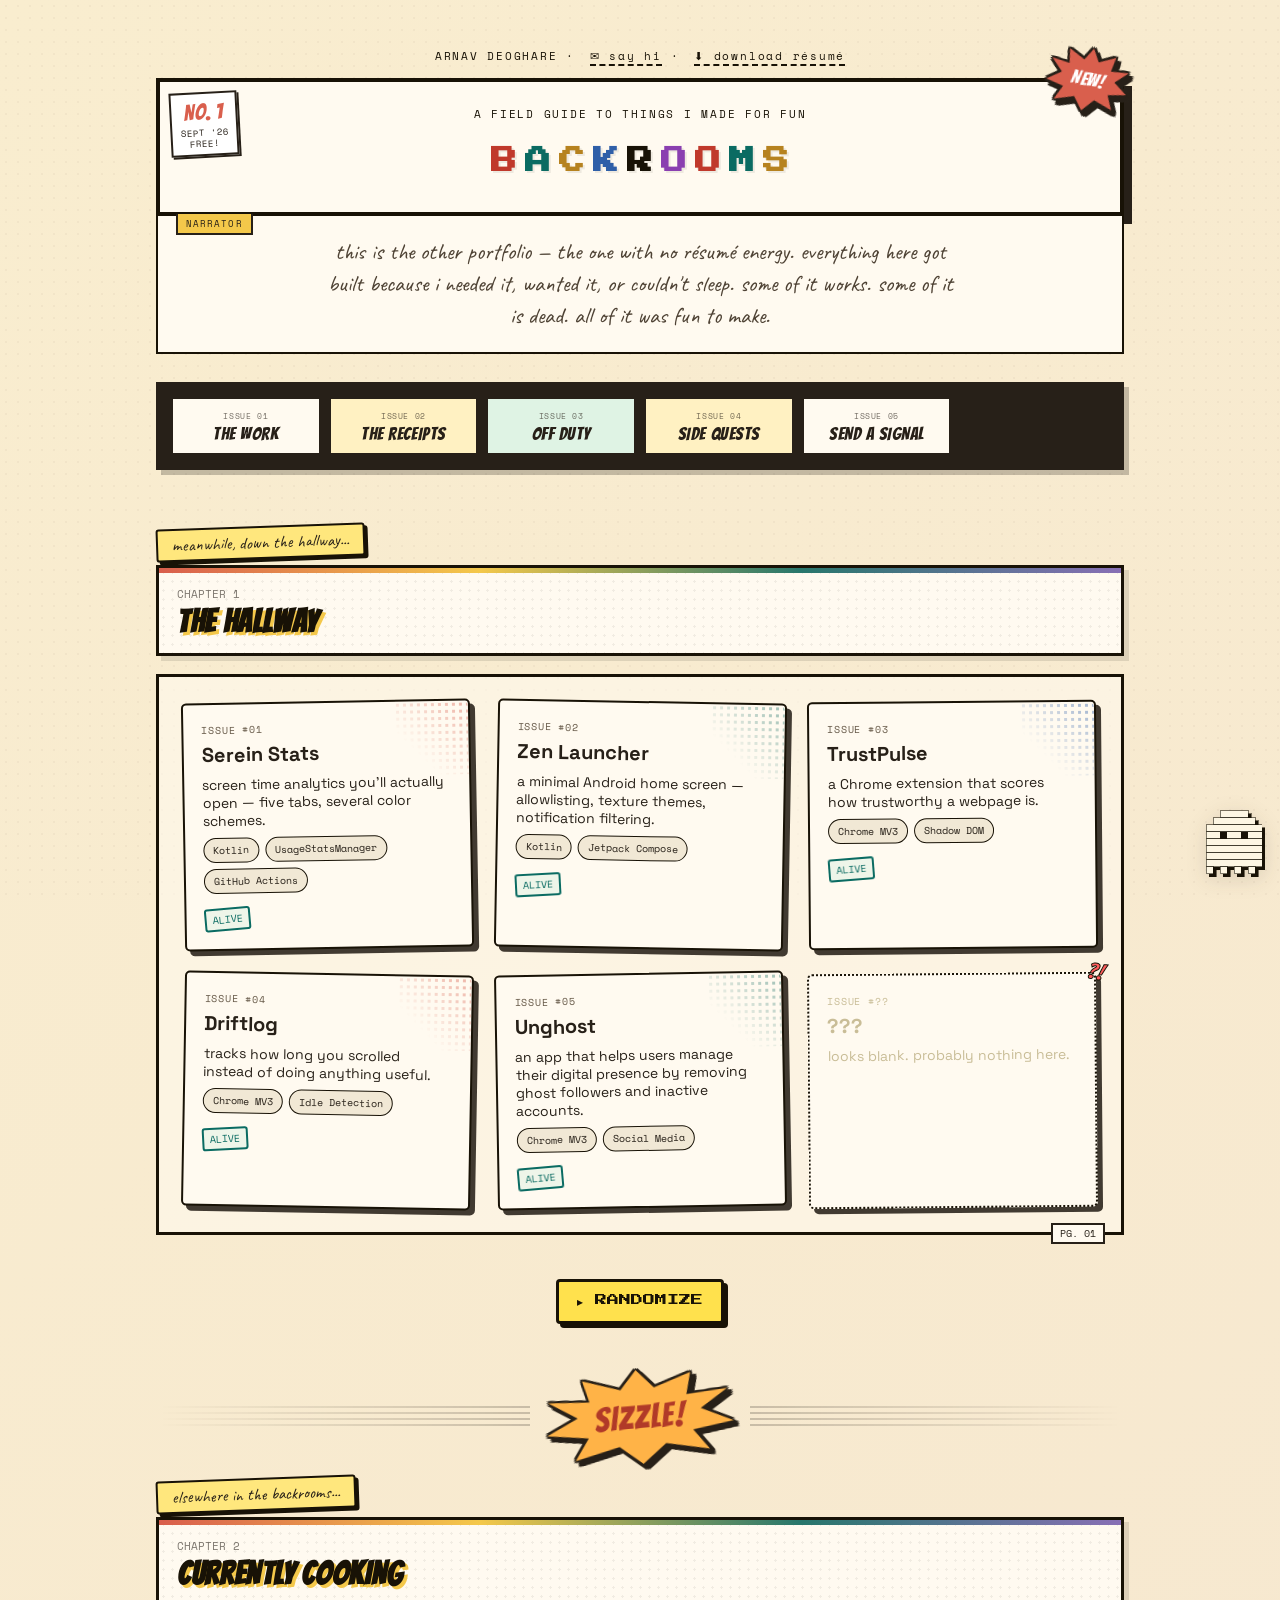
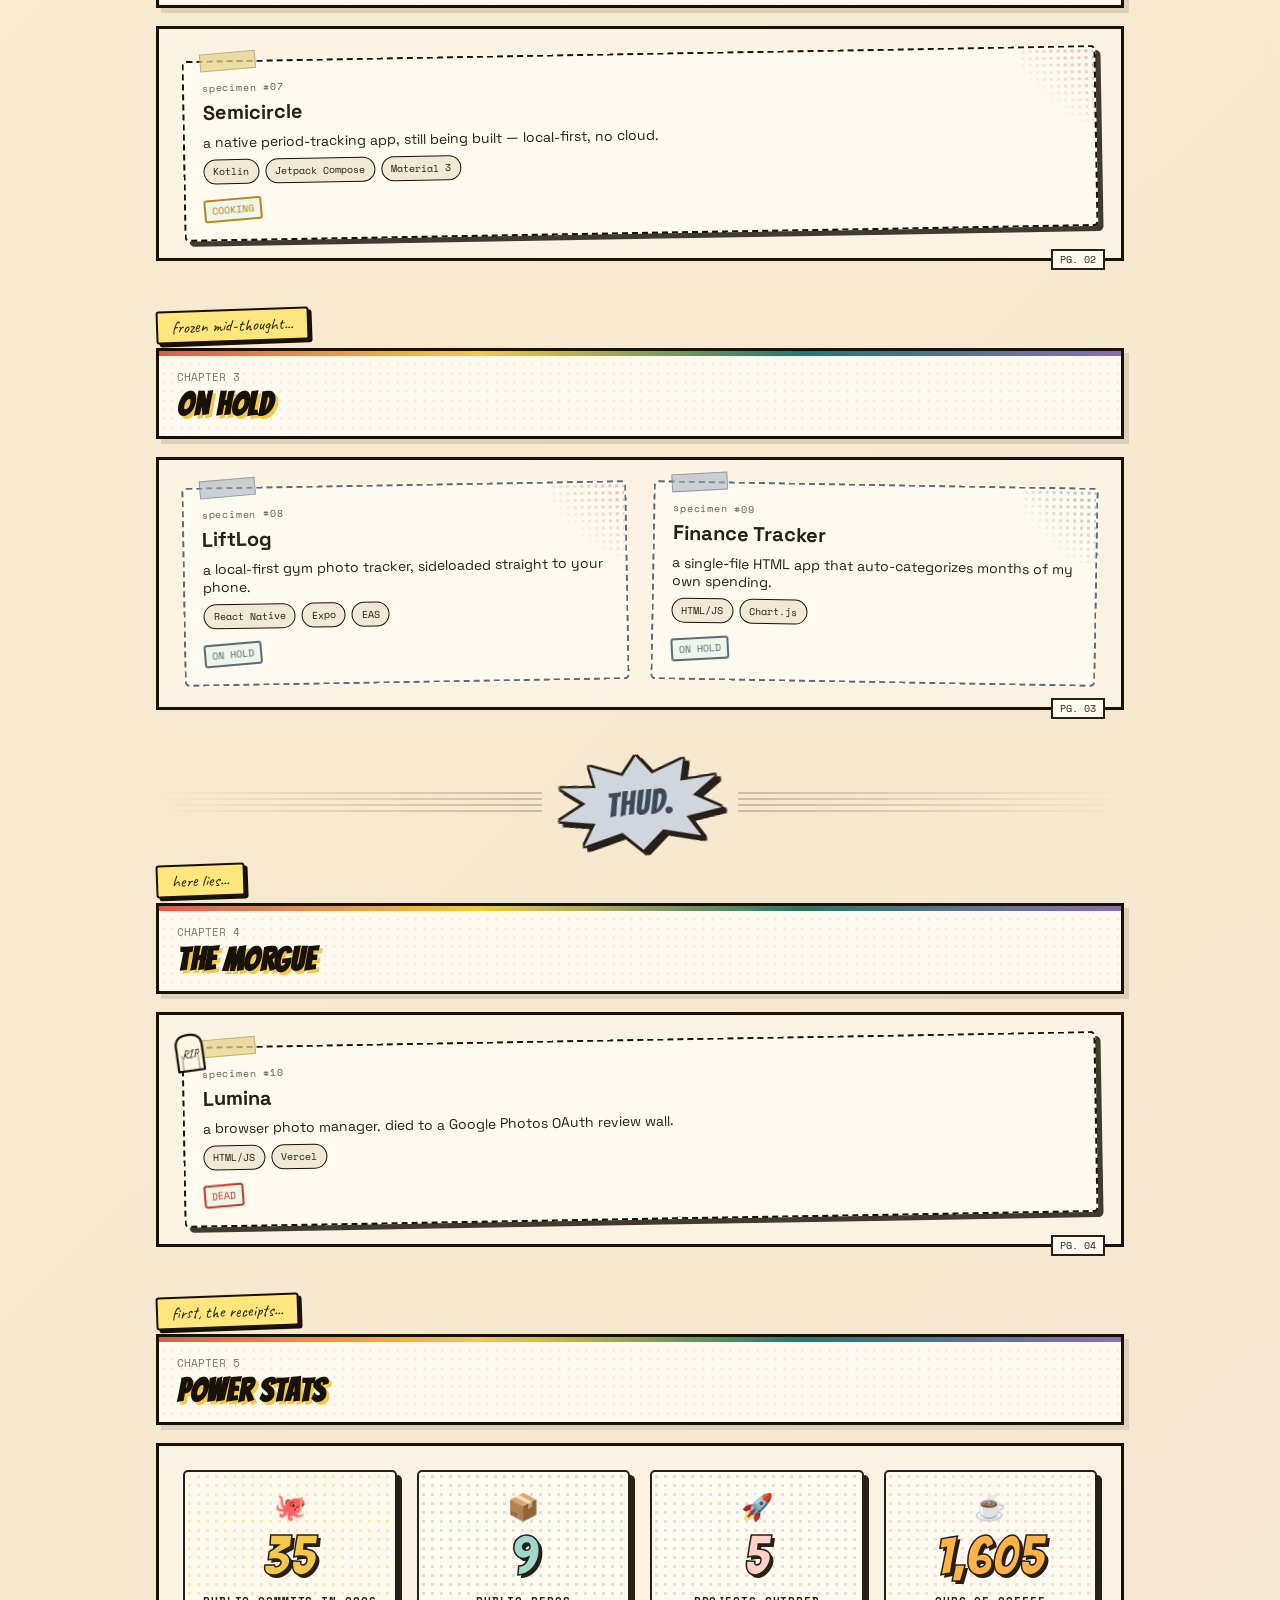
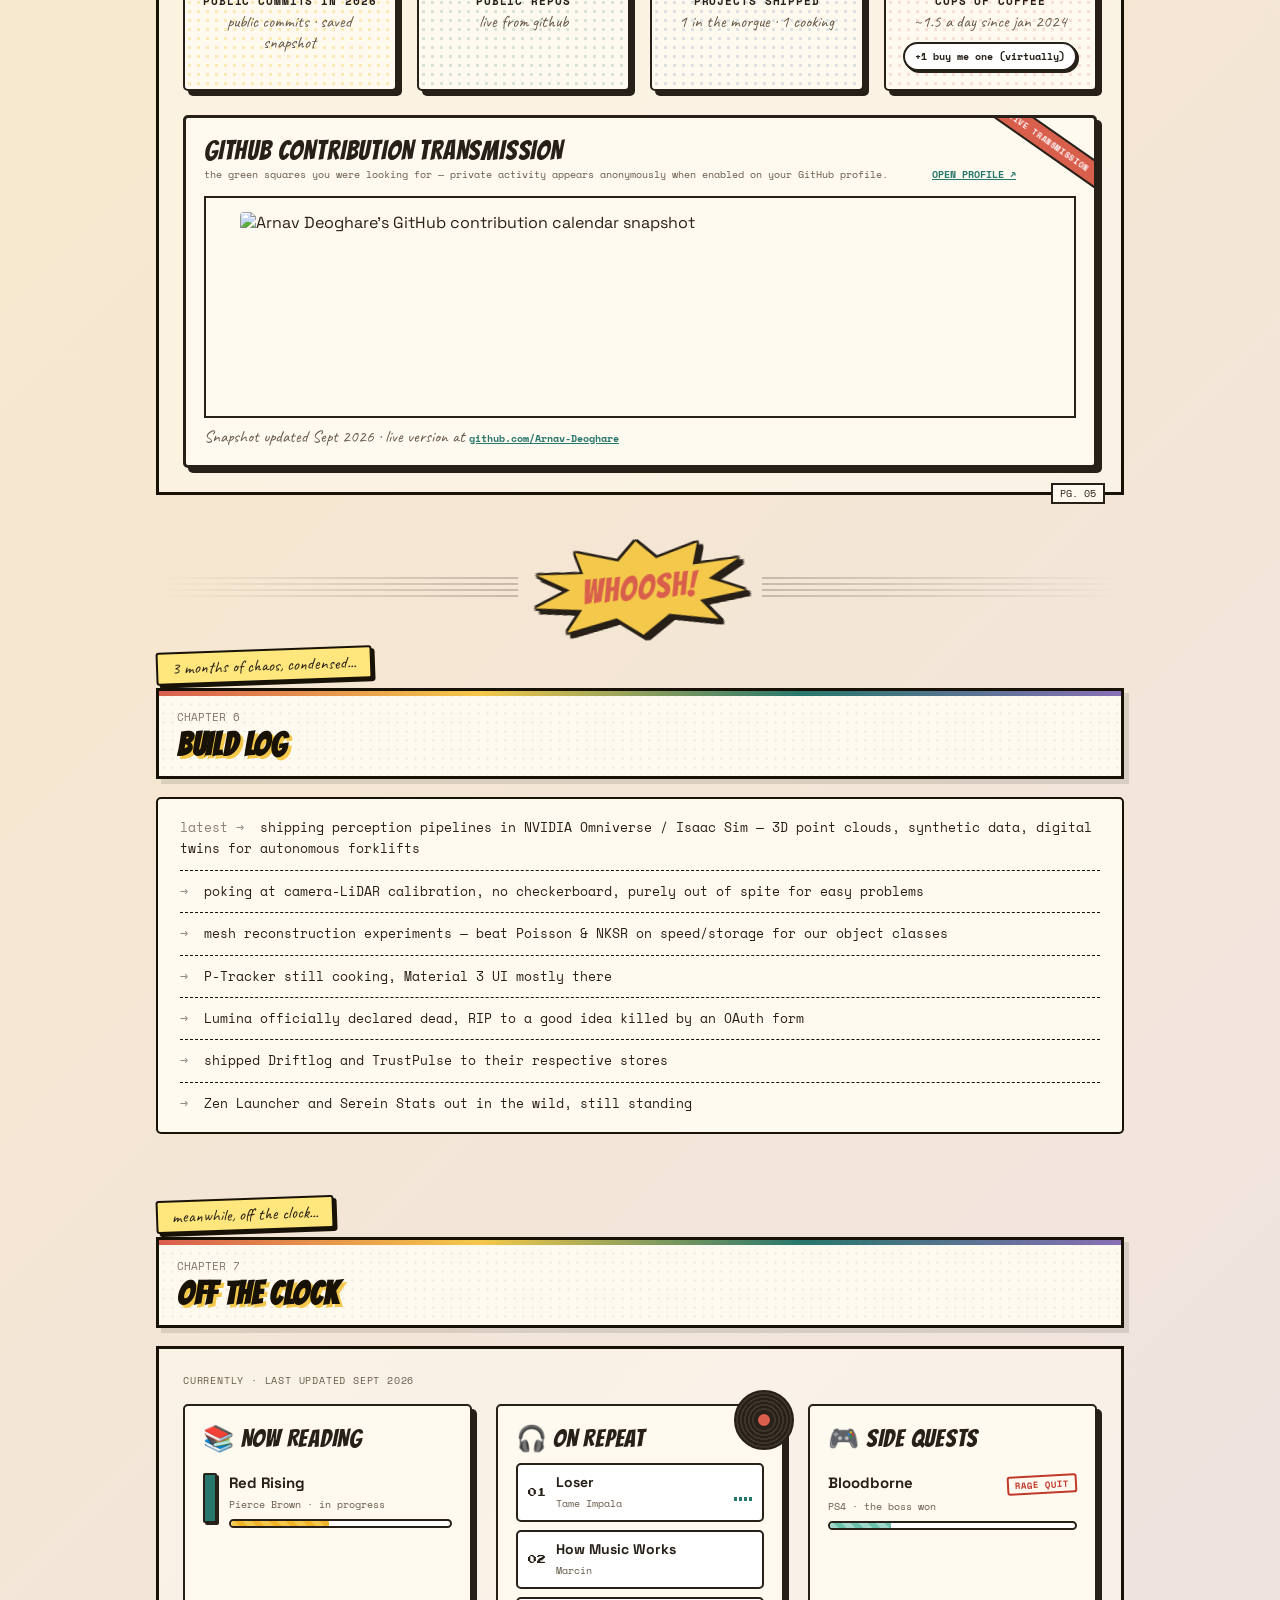
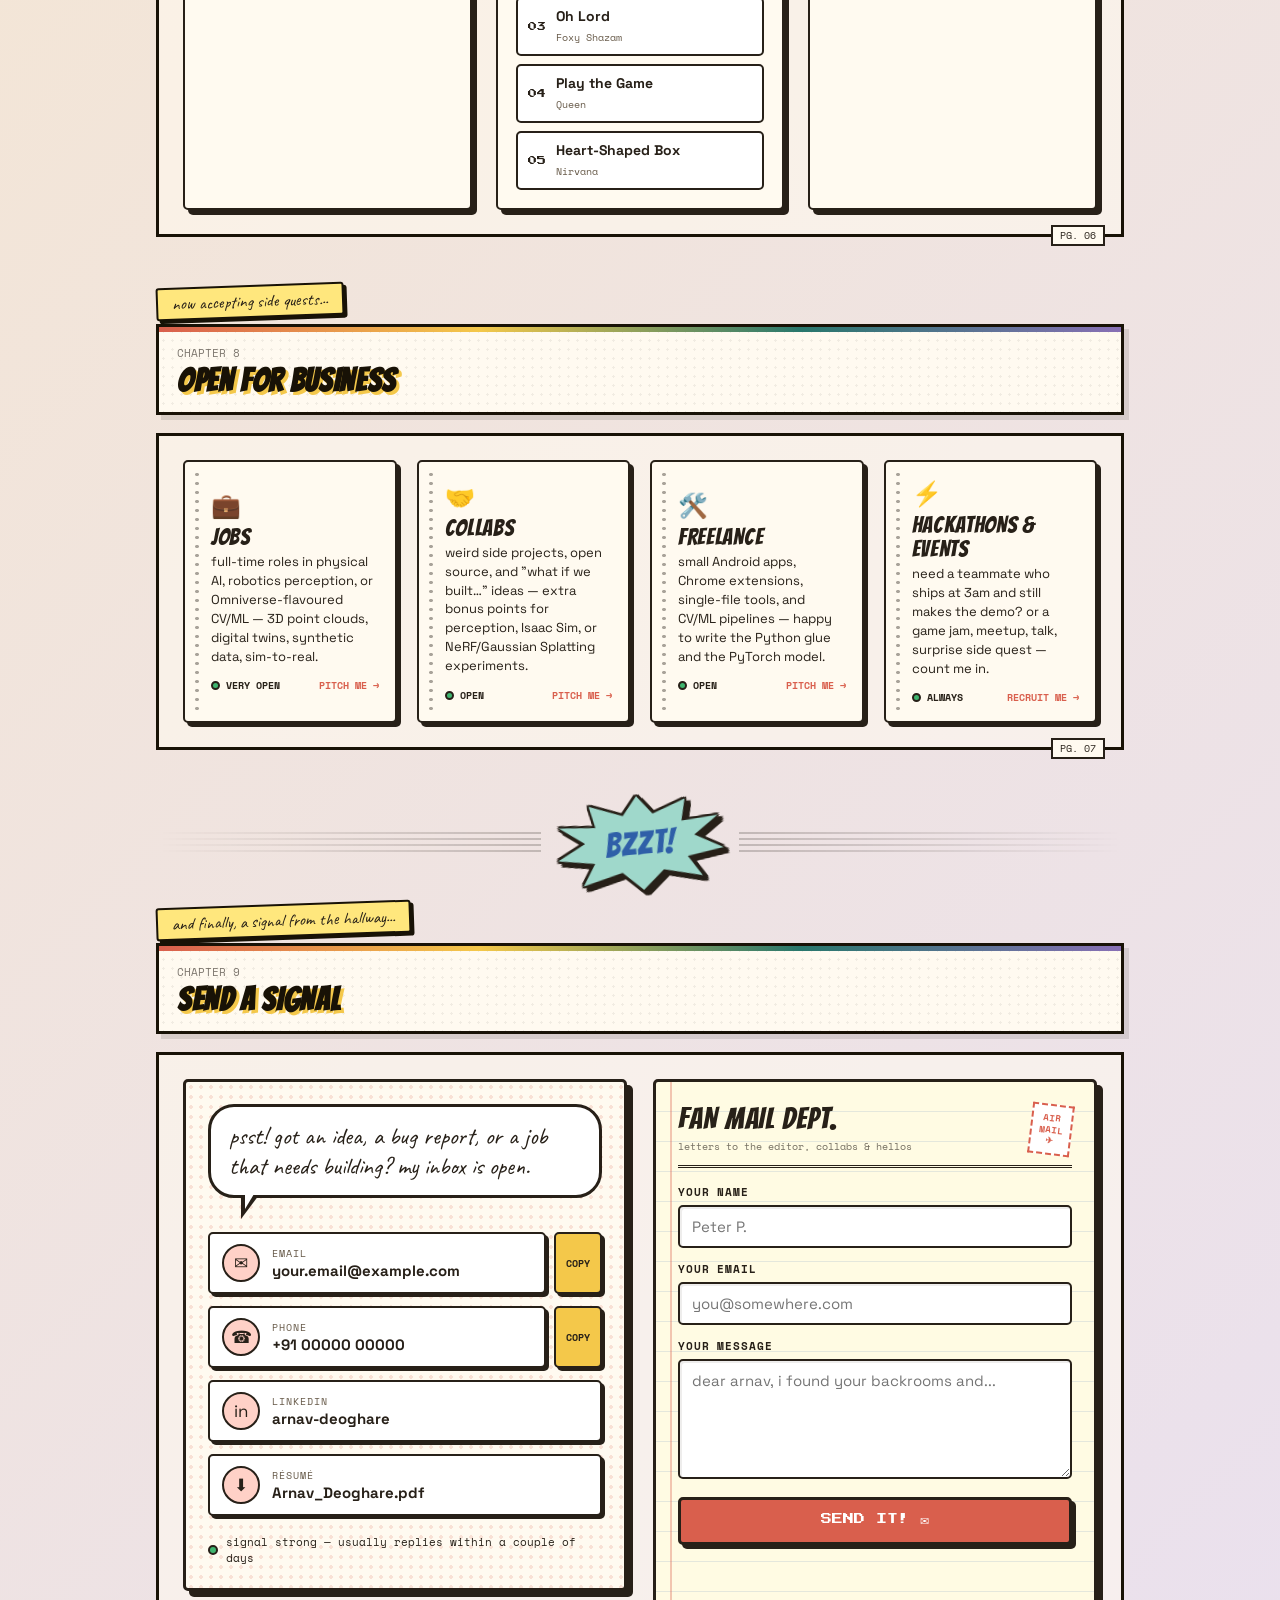
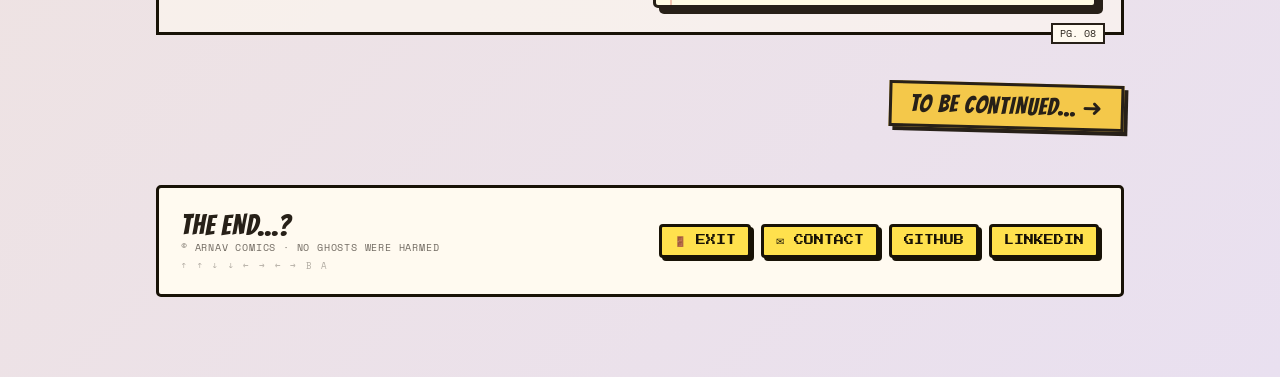
==== commit d14e1322: "Updated backrooms with more quirky stuff" ====
--- a/backrooms/index.html
+++ b/backrooms/index.html
@@ -114,25 +114,330 @@
   footer{margin-top:56px;border:3px solid #181206;background:#fff9e6;padding:22px;display:flex;flex-wrap:wrap;gap:14px;justify-content:space-between;align-items:center;}
   .socials{display:flex;gap:10px;flex-wrap:wrap;}
   .social{font-family:'Press Start 2P',monospace;font-size:10px;background:#ffe14d;border:3px solid #181206;padding:8px 12px;box-shadow:3px 3px 0 #181206;text-decoration:none;color:#181206;}
+
+  :root{--paper:#fffaf0;--ink:#272018;--coral:#d95f4d;--teal:#28776c;--sun:#f4c84a;--lavender:#d9c8ed;}
+  body{background:linear-gradient(135deg,#f9edcf 0%,#f6e7d0 48%,#e9e0f0 100%);color:var(--ink);min-height:100vh;}
+  .halftone{background-image:radial-gradient(#513d2e 1px,transparent 1.2px);background-size:12px 12px;opacity:.045;}
+  main{max-width:1000px;padding-top:48px;}
+  .byline{font-size:11px;letter-spacing:.16em;margin-bottom:14px;}
+  .speedlines{inset:0;}
+  .titlebar{background:var(--paper);border-width:4px;box-shadow:8px 8px 0 var(--ink);padding:24px 20px;}
+  h1 span{transition:transform .2s ease;text-shadow:2px 2px 0 rgba(39,32,24,.08);}
+  h1 span:hover{transform:translateY(-5px) rotate(-5deg);}
+  .blurb{background:var(--paper);border-width:2px;padding:20px 24px;}
+  .bubble{font-size:23px;color:#4e4234;}
+  .caption{background:#ffe77d;border-radius:3px;margin-top:48px;}
+  .chapter{background:var(--paper);border-width:3px;box-shadow:5px 5px 0 rgba(39,32,24,.12);padding:14px 18px;}
+  .chapter::after{content:'';position:absolute;inset:0 0 auto;height:5px;background:linear-gradient(90deg,var(--coral),var(--sun),var(--teal),#8870b5);}
+  .chapter h2{font-size:32px;}
+  .panelbox{background:rgba(255,250,240,.58);border-width:3px;padding:24px;}
+  .grid{gap:24px;}
+  .card{background:var(--paper);border-width:2px;border-radius:5px;box-shadow:5px 5px 0 rgba(39,32,24,.88);transition:transform .2s ease,box-shadow .2s ease,border-color .2s ease;}
+  .grid .card:hover{transform:translateY(-6px) rotate(0deg);box-shadow:7px 10px 0 rgba(39,32,24,.78);border-color:var(--teal);}
+  .grid .card:focus-visible,.shufflebtn:focus-visible,.social:focus-visible,.modal button:focus-visible,.modal-wide button:focus-visible,.modal-wide a:focus-visible{outline:3px solid #2f5fa8;outline-offset:4px;}
+  .spec{letter-spacing:.08em;color:#675a49;opacity:1;}
+  .card b{font-size:20px;}
+  .tags span,.modal-wide .mtags span{border-radius:999px;background:#f1e8d5;padding:4px 9px;}
+  .stamp{background:#eef5e9;border-radius:3px;}
+  .shufflebtn,.social{border-radius:4px;transition:transform .18s ease,box-shadow .18s ease,background-color .18s ease;}
+  .shufflebtn:hover,.social:hover{transform:translate(-2px,-2px);box-shadow:6px 6px 0 var(--ink);background:#ffe77d;}
+  .modal-bg{backdrop-filter:blur(4px);}
+  .modal,.modal-wide{border-radius:7px;background:var(--paper);}
+  .modal-wide .mlinks a{border-radius:4px;}
+  .log{background:var(--paper);border-radius:5px;padding:8px 22px;}
+  .log li{line-height:1.65;}
+  .usetags span{background:var(--paper);border-radius:999px;padding:7px 12px;}
+  footer{background:var(--paper);border-radius:5px;}
+  .mascot-wrap{filter:drop-shadow(0 4px 10px rgba(39,32,24,.12));}
+  .mascot-bubble{background:var(--paper);}
+
+  /* ---------- comic book extras ---------- */
+  html{scroll-behavior:smooth;}
+  main{counter-reset:page;}
+  .byline a{text-decoration:none;border-bottom:2px dashed currentColor;margin-left:6px;}
+  .byline a:hover{color:var(--coral);}
+  .titlebar{position:relative;}
+  .issue-box{position:absolute;top:10px;left:10px;background:#fff;border:2px solid var(--ink);font-family:'Space Mono',monospace;font-size:9px;line-height:1.25;padding:5px 8px;text-align:center;transform:rotate(-3deg);box-shadow:2px 2px 0 var(--ink);}
+  .issue-box b{display:block;font-family:'Bangers',cursive;font-size:22px;font-weight:400;letter-spacing:.02em;color:var(--coral);}
+  .sfx{display:inline-block;filter:drop-shadow(2px 0 0 var(--ink)) drop-shadow(-2px 0 0 var(--ink)) drop-shadow(0 2px 0 var(--ink)) drop-shadow(0 -2px 0 var(--ink)) drop-shadow(4px 4px 0 var(--ink));}
+  .sfx span{display:grid;place-items:center;clip-path:polygon(50% 0%,59% 20%,79% 7%,76% 30%,98% 27%,83% 46%,100% 62%,78% 68%,86% 90%,63% 80%,50% 100%,38% 80%,14% 91%,22% 68%,0% 62%,17% 46%,2% 27%,24% 30%,21% 7%,41% 20%);background:var(--sun);color:var(--coral);font-family:'Bangers',cursive;font-size:34px;letter-spacing:.03em;line-height:1;padding:30px 48px;white-space:nowrap;}
+  .cover-burst{position:absolute;top:-34px;right:-8px;z-index:3;transform:rotate(12deg);animation:wobble 2.8s ease-in-out infinite;}
+  .cover-burst span{font-size:19px;padding:22px 24px;color:#fff;background:var(--coral);}
+  @keyframes wobble{0%,100%{transform:rotate(12deg) scale(1);}50%{transform:rotate(4deg) scale(1.06);}}
+
+  .blurb{position:relative;}
+  .narrator{position:absolute;top:-2px;left:18px;background:var(--sun);border:2px solid var(--ink);border-top:none;font-family:'Space Mono',monospace;font-size:9px;letter-spacing:.12em;padding:3px 8px;}
+
+  .chapter h2{text-shadow:3px 3px 0 var(--sun);}
+  .panelbox{position:relative;counter-increment:page;}
+  .panelbox::after{content:'PG. ' counter(page, decimal-leading-zero);position:absolute;bottom:-12px;right:16px;background:var(--paper);border:2px solid var(--ink);font-family:'Space Mono',monospace;font-size:10px;padding:1px 7px;}
+
+  .card:not(.secret):not(.tombstone)::before{content:'';position:absolute;top:0;right:0;width:74px;height:74px;background-image:radial-gradient(var(--coral) 1.4px,transparent 1.7px);background-size:7px 7px;-webkit-mask-image:linear-gradient(225deg,#000 10%,transparent 70%);mask-image:linear-gradient(225deg,#000 10%,transparent 70%);opacity:.4;pointer-events:none;border-top-right-radius:inherit;}
+  .grid .card:nth-child(3n+2)::before{background-image:radial-gradient(var(--teal) 1.4px,transparent 1.7px)!important;}
+  .grid .card:nth-child(3n)::before{background-image:radial-gradient(#2f5fa8 1.4px,transparent 1.7px)!important;}
+
+  .sfx-strip{display:flex;align-items:center;gap:16px;margin:46px 0 0;}
+  .sfx-strip::before,.sfx-strip::after{content:'';flex:1;height:22px;background:repeating-linear-gradient(180deg,var(--ink) 0 2px,transparent 2px 6px);opacity:.22;-webkit-mask-image:linear-gradient(90deg,transparent,#000);mask-image:linear-gradient(90deg,transparent,#000);}
+  .sfx-strip::after{-webkit-mask-image:linear-gradient(270deg,transparent,#000);mask-image:linear-gradient(270deg,transparent,#000);}
+  .sfx-strip .sfx{transform:rotate(-5deg);transition:transform .45s cubic-bezier(.3,1.8,.5,1),opacity .3s ease;}
+  .sfx-strip.will-pop .sfx{transform:rotate(-20deg) scale(.3);opacity:0;}
+  .sfx-strip.will-pop.is-in .sfx{transform:rotate(-5deg) scale(1);opacity:1;}
+  .sfx-strip + .caption{margin-top:14px;}
+  .sfx.cook span{background:#ffb347;color:#b13a28;}
+  .sfx.thud span{background:#cfd6dd;color:#3d4a57;}
+  .sfx.zap span{background:#9fd8cb;color:#2f5fa8;}
+
+  .tbc{display:block;width:fit-content;margin:48px 0 0 auto;background:var(--sun);border:3px solid var(--ink);box-shadow:4px 4px 0 var(--ink);font-family:'Bangers',cursive;font-size:24px;letter-spacing:.04em;padding:6px 18px;transform:rotate(1.5deg);}
+  .theend{font-family:'Bangers',cursive;font-size:28px;letter-spacing:.03em;}
+  .theend small{display:block;font-family:'Space Mono',monospace;font-size:10px;letter-spacing:.08em;opacity:.65;}
+
+  /* ---------- contact ---------- */
+  #contact{scroll-margin-top:24px;}
+  .contact-grid{display:grid;grid-template-columns:repeat(auto-fit,minmax(270px,1fr));gap:26px;align-items:start;}
+  .contact-panel{background:var(--paper);border:3px solid var(--ink);border-radius:5px;box-shadow:6px 6px 0 var(--ink);padding:22px;position:relative;}
+  .hero-panel{background:radial-gradient(rgba(217,95,77,.16) 1.6px,transparent 1.9px) 0 0/10px 10px,var(--paper);}
+  .speech{position:relative;background:#fff;border:3px solid var(--ink);border-radius:26px;padding:14px 18px;font-family:'Caveat',cursive;font-size:24px;line-height:1.25;margin:0 0 34px;}
+  .speech::before{content:'';position:absolute;left:30px;bottom:-24px;border-style:solid;border-width:24px 18px 0 0;border-color:var(--ink) transparent transparent transparent;}
+  .speech::after{content:'';position:absolute;left:34px;bottom:-14px;border-style:solid;border-width:15px 9px 0 0;border-color:#fff transparent transparent transparent;}
+  .contact-list{display:grid;gap:12px;}
+  .contact-row{display:flex;gap:8px;}
+  .contact-chip{flex:1;min-width:0;display:flex;align-items:center;gap:12px;background:#fff;border:2px solid var(--ink);border-radius:5px;box-shadow:3px 3px 0 var(--ink);padding:10px 12px;text-decoration:none;color:var(--ink);transition:transform .18s ease,box-shadow .18s ease;}
+  .contact-chip:hover{transform:translate(-2px,-2px);box-shadow:5px 5px 0 var(--ink);}
+  .contact-chip .ci{flex:none;width:38px;height:38px;display:grid;place-items:center;border:2px solid var(--ink);border-radius:50%;background:var(--sun);font-size:17px;}
+  .contact-chip:nth-child(1) .ci{background:#ffd1c7;}
+  .contact-chip small{display:block;font-family:'Space Mono',monospace;font-size:10px;letter-spacing:.1em;color:#675a49;}
+  .contact-chip strong{display:block;font-size:15px;overflow-wrap:anywhere;}
+  .copy-btn{flex:none;font-family:'Space Mono',monospace;font-size:10px;font-weight:700;border:2px solid var(--ink);border-radius:5px;background:var(--sun);box-shadow:3px 3px 0 var(--ink);padding:0 10px;cursor:pointer;color:var(--ink);}
+  .copy-btn:active{transform:translate(2px,2px);box-shadow:1px 1px 0 var(--ink);}
+  .availability{display:flex;align-items:center;gap:8px;margin:18px 0 0;font-family:'Space Mono',monospace;font-size:11px;}
+  .availability i{width:10px;height:10px;border-radius:50%;background:#3fb56f;border:2px solid var(--ink);animation:blink 1.6s ease-in-out infinite;}
+  @keyframes blink{50%{opacity:.35;}}
+
+  .fanmail{background:repeating-linear-gradient(180deg,transparent 0 29px,rgba(47,95,168,.13) 29px 30px),#fffbe3;}
+  .fanmail::before{content:'';position:absolute;top:0;bottom:0;left:14px;width:2px;background:rgba(217,95,77,.35);}
+  .fm-head{display:flex;justify-content:space-between;align-items:flex-start;gap:10px;border-bottom:3px double var(--ink);padding-bottom:10px;margin-bottom:16px;}
+  .fm-head b{display:block;font-family:'Bangers',cursive;font-size:30px;font-weight:400;letter-spacing:.03em;line-height:1;}
+  .fm-head small{font-family:'Space Mono',monospace;font-size:10px;opacity:.65;}
+  .fm-stamp{flex:none;border:2px dashed var(--coral);color:var(--coral);font-family:'Space Mono',monospace;font-size:9px;font-weight:700;line-height:1.3;padding:6px 7px;text-align:center;transform:rotate(7deg);background:#fff;}
+  .field{display:block;margin-bottom:13px;}
+  .field span{display:block;font-family:'Space Mono',monospace;font-size:11px;font-weight:700;letter-spacing:.08em;margin-bottom:5px;}
+  .field input,.field textarea{width:100%;font:15px 'Space Grotesk',sans-serif;color:var(--ink);background:#fff;border:2px solid var(--ink);border-radius:5px;padding:10px 12px;box-shadow:inset 2px 2px 0 rgba(39,32,24,.08);}
+  .field textarea{min-height:120px;resize:vertical;}
+  .field input:focus,.field textarea:focus{outline:3px solid #2f5fa8;outline-offset:2px;}
+  .hp{position:absolute;left:-9999px;width:1px;height:1px;overflow:hidden;}
+  .send-btn{width:100%;font-family:'Press Start 2P',monospace;font-size:11px;color:#fff;background:var(--coral);border:3px solid var(--ink);border-radius:5px;box-shadow:4px 4px 0 var(--ink);padding:14px;cursor:pointer;transition:transform .18s ease,box-shadow .18s ease;}
+  .send-btn:hover{transform:translate(-2px,-2px);box-shadow:6px 6px 0 var(--ink);}
+  .send-btn:active{transform:translate(2px,2px);box-shadow:2px 2px 0 var(--ink);}
+  .send-btn:disabled{opacity:.6;cursor:wait;}
+  .send-btn:focus-visible,.copy-btn:focus-visible,.contact-chip:focus-visible,.byline a:focus-visible{outline:3px solid #2f5fa8;outline-offset:3px;}
+  .form-status{font-family:'Caveat',cursive;font-size:21px;min-height:28px;margin:10px 0 0;text-align:center;}
+  .form-status.error{color:#b13a28;}
+
+  /* ---------- skill tree ---------- */
+  .level-bar{display:flex;flex-wrap:wrap;align-items:center;gap:10px 16px;margin-bottom:20px;}
+  .level-bar b{font-family:'Bangers',cursive;font-weight:400;font-size:26px;letter-spacing:.03em;}
+  .level-bar small{font-family:'Space Mono',monospace;font-size:10px;letter-spacing:.08em;color:#675a49;}
+  .xpbar{flex:1;min-width:160px;height:16px;border:2px solid var(--ink);border-radius:99px;background:#fff;overflow:hidden;box-shadow:2px 2px 0 var(--ink);}
+  .xpbar i{display:block;height:100%;width:0;background:repeating-linear-gradient(45deg,#6fcf97 0 8px,#46b37a 8px 16px);transition:width 1.2s ease;}
+  .tree{display:grid;gap:16px;}
+  .branch{display:grid;grid-template-columns:150px 1fr;gap:14px;align-items:center;}
+  .branch-name{font-family:'Bangers',cursive;font-size:19px;letter-spacing:.03em;background:var(--sun);border:2px solid var(--ink);padding:6px 10px;transform:rotate(-2deg);text-align:center;box-shadow:3px 3px 0 var(--ink);}
+  .branch:nth-child(2n) .branch-name{background:#ffd1c7;transform:rotate(1.5deg);}
+  .branch:nth-child(3n) .branch-name{background:#bfe3da;}
+  .branch.perception .branch-name{background:#d9c8ed;}
+  .nodes{display:flex;align-items:center;flex-wrap:wrap;gap:6px 0;}
+  .node{font-family:'Space Mono',monospace;font-size:11px;font-weight:700;border:2px solid var(--ink);border-radius:6px;background:#fff;padding:7px 10px;box-shadow:3px 3px 0 var(--ink);white-space:nowrap;cursor:help;}
+  .node.unlocked{background:#dff3e4;}
+  .node.unlocked::before{content:'✓ ';color:#1f7a4a;}
+  .node.learning{background:#fff1c2;animation:nodepulse 1.8s ease-in-out infinite;}
+  .node.learning::before{content:'⏳ ';}
+  .node.locked{background:#ece6da;color:#8c8272;border-style:dashed;box-shadow:none;}
+  .node.locked::before{content:'🔒 ';}
+  @keyframes nodepulse{50%{box-shadow:3px 3px 0 var(--ink),0 0 0 5px rgba(244,200,74,.45);}}
+  .link{width:22px;height:3px;background:var(--ink);flex:none;}
+  .link.dashed{background:repeating-linear-gradient(90deg,var(--ink) 0 4px,transparent 4px 8px);}
+  .tree-legend{display:flex;flex-wrap:wrap;gap:14px;margin-top:18px;font-family:'Space Mono',monospace;font-size:10px;color:#675a49;}
+
+  /* ---------- power stats ---------- */
+  .stats-grid{display:grid;grid-template-columns:repeat(auto-fit,minmax(190px,1fr));gap:20px;}
+  .stat{background:var(--paper);border:2px solid var(--ink);border-radius:5px;box-shadow:5px 5px 0 var(--ink);padding:18px 14px;text-align:center;position:relative;overflow:hidden;}
+  .stat::before{content:'';position:absolute;inset:0;background:radial-gradient(rgba(244,200,74,.35) 1.6px,transparent 1.9px) 0 0/9px 9px;pointer-events:none;}
+  .stat:nth-child(2)::before{background:radial-gradient(rgba(40,119,108,.18) 1.6px,transparent 1.9px) 0 0/9px 9px;}
+  .stat:nth-child(3)::before{background:radial-gradient(rgba(47,95,168,.16) 1.6px,transparent 1.9px) 0 0/9px 9px;}
+  .stat:nth-child(4)::before{background:radial-gradient(rgba(217,95,77,.18) 1.6px,transparent 1.9px) 0 0/9px 9px;}
+  .stat > *{position:relative;}
+  .stat .emoji{display:block;font-size:26px;}
+  .stat .big{display:block;font-family:'Bangers',cursive;font-size:54px;line-height:1.05;letter-spacing:.02em;color:var(--sun);-webkit-text-stroke:1.5px var(--ink);text-shadow:3px 3px 0 var(--ink);margin-top:4px;}
+  .stat:nth-child(2) .big{color:#9fd8cb;}
+  .stat:nth-child(3) .big{color:#ffd1c7;}
+  .stat:nth-child(4) .big{color:#ffb347;}
+  .stat .lbl{display:block;font-family:'Space Mono',monospace;font-size:11px;font-weight:700;letter-spacing:.08em;margin-top:8px;}
+  .stat .note{display:block;font-family:'Caveat',cursive;font-size:17px;color:#675a49;margin-top:2px;}
+  .coffee-btn{margin-top:10px;font-family:'Space Mono',monospace;font-size:10px;font-weight:700;border:2px solid var(--ink);border-radius:99px;background:#fff;box-shadow:2px 2px 0 var(--ink);padding:5px 10px;cursor:pointer;color:var(--ink);}
+  .coffee-btn:active{transform:translate(2px,2px);box-shadow:none;}
+
+  /* ---------- off the clock ---------- */
+  .updated{font-family:'Space Mono',monospace;font-size:10px;letter-spacing:.08em;color:#675a49;margin:0 0 16px;}
+  .shelf-grid{display:grid;grid-template-columns:repeat(auto-fit,minmax(260px,1fr));gap:24px;}
+  .shelf{background:var(--paper);border:2px solid var(--ink);border-radius:5px;box-shadow:5px 5px 0 var(--ink);padding:18px;position:relative;}
+  .shelf.wide{grid-column:1/-1;}
+  .shelf h3{font-family:'Bangers',cursive;font-weight:400;font-size:25px;letter-spacing:.03em;margin:0 0 10px;}
+  .book{display:flex;gap:12px;align-items:flex-start;padding:10px 0;border-bottom:1px dashed rgba(39,32,24,.35);}
+  .book:last-child{border-bottom:none;}
+  .spine{flex:none;width:14px;height:50px;border:2px solid var(--ink);border-radius:2px;background:var(--coral);box-shadow:2px 2px 0 var(--ink);}
+  .book:nth-child(2) .spine{background:var(--teal);}
+  .book:nth-child(3) .spine{background:#2f5fa8;}
+  .book > div{flex:1;min-width:0;}
+  .book b,.quest b{display:block;font-size:15px;}
+  .book small,.quest small{font-family:'Space Mono',monospace;font-size:10px;color:#675a49;}
+  .progress{height:9px;border:2px solid var(--ink);border-radius:99px;background:#fff;margin-top:6px;overflow:hidden;}
+  .progress i{display:block;height:100%;width:var(--p);background:repeating-linear-gradient(45deg,var(--sun) 0 6px,#f0b429 6px 12px);}
+  .vinyl{position:absolute;top:-16px;right:-12px;width:60px;height:60px;border-radius:50%;background:repeating-radial-gradient(#272018 0 2px,#3d342a 2px 4px);border:2px solid var(--ink);animation:spin 4s linear infinite;}
+  .vinyl::after{content:'';position:absolute;inset:20px;border-radius:50%;background:var(--coral);border:2px solid var(--ink);}
+  @keyframes spin{to{transform:rotate(360deg);}}
+  .track{display:flex;align-items:center;gap:10px;padding:8px 10px;border:2px solid var(--ink);border-radius:5px;background:#fff;margin-bottom:8px;text-decoration:none;color:var(--ink);transition:transform .15s ease,background-color .15s ease;}
+  .track:last-child{margin-bottom:0;}
+  .track:hover{transform:translateX(4px);background:#fff4c7;}
+  .track .num{font-family:'Press Start 2P',monospace;font-size:9px;}
+  .track b{display:block;font-size:14px;}
+  .track small{font-family:'Space Mono',monospace;font-size:10px;color:#675a49;}
+  .eq{margin-left:auto;display:flex;gap:2px;align-items:flex-end;height:16px;flex:none;}
+  .eq i{width:3px;height:4px;background:var(--teal);animation:eq .9s ease-in-out infinite;}
+  .eq i:nth-child(2){animation-delay:.2s;}
+  .eq i:nth-child(3){animation-delay:.45s;}
+  .eq i:nth-child(4){animation-delay:.1s;}
+  @keyframes eq{50%{height:16px;}}
+  .quest{padding:10px 0;border-bottom:1px dashed rgba(39,32,24,.35);}
+  .quest:last-child{border-bottom:none;}
+  .quest-top{display:flex;justify-content:space-between;align-items:baseline;gap:8px;}
+  .qstatus{flex:none;font-family:'Space Mono',monospace;font-size:9px;font-weight:700;border:2px solid currentColor;border-radius:3px;padding:1px 6px;transform:rotate(-3deg);}
+  .qstatus.active{color:#b6821f;}
+  .qstatus.done{color:#1f7a4a;}
+  .qstatus.abandoned{color:#c0392b;}
+  .quest .progress i{background:repeating-linear-gradient(45deg,#9fd8cb 0 6px,#6cc1ae 6px 12px);}
+  .stickers{display:flex;flex-wrap:wrap;gap:14px;justify-content:center;padding:4px 0 6px;}
+  .sticker{font-weight:700;font-size:14px;background:#fff;border:2px solid var(--ink);border-radius:999px;padding:8px 14px;box-shadow:3px 3px 0 var(--ink);transform:rotate(-2deg);transition:transform .2s ease;}
+  .sticker:nth-child(2n){transform:rotate(2.5deg);background:#fff1c2;}
+  .sticker:nth-child(3n){transform:rotate(-3.5deg);background:#dff3e4;}
+  .sticker:nth-child(5n){transform:rotate(1deg);background:#ffd1c7;}
+  .sticker:nth-child(7n){background:#e6dcf3;}
+  .sticker:hover{transform:rotate(0) scale(1.08);}
+
+  /* ---------- open for business ---------- */
+  .open-grid{display:grid;grid-template-columns:repeat(auto-fit,minmax(210px,1fr));gap:20px;}
+  .ticket{display:block;width:100%;text-align:left;font:inherit;color:var(--ink);background:var(--paper);border:2px solid var(--ink);border-radius:5px;box-shadow:4px 4px 0 var(--ink);padding:16px 16px 16px 26px;cursor:pointer;position:relative;transition:transform .18s ease,box-shadow .18s ease;}
+  .ticket::before{content:'';position:absolute;top:8px;bottom:8px;left:9px;width:6px;background:radial-gradient(circle,var(--ink) 1.6px,transparent 2px) 0 0/6px 9px;opacity:.4;}
+  .ticket:hover{transform:translateY(-4px) rotate(-1deg);box-shadow:6px 8px 0 var(--ink);}
+  .ticket:focus-visible{outline:3px solid #2f5fa8;outline-offset:3px;}
+  .ticket .t-ico{font-size:24px;}
+  .ticket b{display:block;font-family:'Bangers',cursive;font-weight:400;font-size:23px;letter-spacing:.03em;margin-top:4px;}
+  .ticket p{font-size:13px;line-height:1.45;margin:4px 0 12px;}
+  .ticket .t-foot{display:flex;justify-content:space-between;align-items:center;gap:8px;font-family:'Space Mono',monospace;font-size:10px;font-weight:700;}
+  .ticket .t-status{display:inline-flex;align-items:center;gap:6px;}
+  .ticket .t-status i{width:9px;height:9px;border-radius:50%;background:#3fb56f;border:2px solid var(--ink);}
+  .ticket .t-cta{color:var(--coral);}
+
+  /* ---------- ghost catch mini-game ---------- */
+  .game-modal{max-width:420px;width:100%;}
+  .game-intro{font-family:'Space Mono',monospace;font-size:12px;line-height:1.5;margin:0;}
+  .game-hud{display:flex;justify-content:space-between;gap:8px;margin-top:14px;font-family:'Space Mono',monospace;font-size:11px;font-weight:700;}
+  .game-hud span{flex:1;border:2px solid var(--ink);background:#fff;border-radius:4px;padding:5px 6px;}
+  .game-hud b{font-family:'Press Start 2P',monospace;font-size:11px;margin-left:4px;}
+  .game-board{display:grid;grid-template-columns:repeat(3,1fr);gap:10px;margin:14px 0 4px;}
+  .modal .game-board .vent{margin:0;padding:0;aspect-ratio:1;border:3px solid var(--ink);border-radius:8px;background:repeating-linear-gradient(180deg,#d8cdb4 0 6px,#bfb194 6px 9px);position:relative;overflow:hidden;cursor:crosshair;}
+  .vent svg{position:absolute;left:22%;right:22%;bottom:4%;width:56%;height:auto;transform:translateY(120%);transition:transform .14s ease,opacity .2s ease;}
+  .vent.up svg{transform:translateY(0);}
+  .vent.caught svg{transform:translateY(0) scale(.5) rotate(25deg);opacity:0;}
+  .vent.miss{animation:shake .25s;}
+  @keyframes shake{25%{transform:translateX(-4px);}75%{transform:translateX(4px);}}
+  .game-msg{font-family:'Caveat',cursive;font-size:21px;min-height:28px;margin:8px 0 0;}
+  .game-actions{display:flex;justify-content:center;gap:10px;}
+  .modal .game-actions .start-btn{background:var(--coral);color:#fff;font-weight:700;}
+
+  /* ---------- night shift (konami code) ---------- */
+  html.night{filter:invert(1) hue-rotate(180deg);}
+  html.night .vinyl{filter:invert(1) hue-rotate(180deg);}
+  .night-badge{display:none;position:fixed;top:14px;left:14px;z-index:45;align-items:center;gap:8px;background:var(--paper);border:2px solid var(--ink);border-radius:99px;box-shadow:3px 3px 0 var(--ink);padding:6px 12px;font-family:'Space Mono',monospace;font-size:11px;font-weight:700;color:var(--ink);cursor:pointer;}
+  html.night .night-badge{display:inline-flex;}
+  .konami-hint{font-family:'Space Mono',monospace;font-size:9px;letter-spacing:.2em;opacity:.35;margin-top:4px;}
+
+  /* ---------- issue index + contribution graph ---------- */
+  .issue-index{display:grid;grid-template-columns:repeat(6,1fr);gap:8px;margin:28px 0 8px;padding:12px;background:var(--ink);border:3px solid var(--ink);box-shadow:5px 5px 0 rgba(39,32,24,.25);}
+  .issue-index a{display:flex;flex-direction:column;justify-content:center;min-height:58px;background:var(--paper);border:2px solid var(--ink);padding:8px;text-decoration:none;text-align:center;transition:transform .18s ease,background-color .18s ease;}
+  .issue-index a:nth-child(2n){background:#fff1c2;}
+  .issue-index a:nth-child(3n){background:#dff3e4;}
+  .issue-index a:hover{transform:translateY(-4px) rotate(-1deg);background:#ffd1c7;}
+  .issue-index b{font-family:'Bangers',cursive;font-size:18px;font-weight:400;letter-spacing:.03em;}
+  .issue-index small{font-family:'Space Mono',monospace;font-size:8px;letter-spacing:.08em;opacity:.65;margin-bottom:2px;}
+  .github-calendar{margin-top:24px;background:var(--paper);border:3px solid var(--ink);border-radius:5px;box-shadow:5px 5px 0 var(--ink);padding:18px;position:relative;overflow:hidden;}
+  .github-calendar::before{content:'LIVE TRANSMISSION';position:absolute;top:12px;right:-36px;width:150px;background:var(--coral);color:#fff;border:2px solid var(--ink);font-family:'Space Mono',monospace;font-size:8px;font-weight:700;letter-spacing:.08em;text-align:center;padding:4px;transform:rotate(35deg);}
+  .github-calendar-head{display:flex;justify-content:space-between;gap:14px;align-items:end;margin-bottom:14px;padding-right:60px;}
+  .github-calendar h3{font-family:'Bangers',cursive;font-size:27px;font-weight:400;letter-spacing:.03em;margin:0;}
+  .github-calendar p{font-family:'Space Mono',monospace;font-size:10px;line-height:1.5;color:#675a49;margin:2px 0 0;}
+  .github-calendar a{font-family:'Space Mono',monospace;font-size:10px;font-weight:700;color:var(--teal);white-space:nowrap;}
+  .contrib-scroll{padding:14px;background:var(--paper);border:2px solid var(--ink);}
+  .contribution-snapshot{display:block;width:100%;max-width:800px;height:auto;margin:0 auto;border-radius:4px;}
+  .calendar-fallback{display:block;margin-top:8px;font-family:'Caveat',cursive;font-size:17px;color:#675a49;}
+  .loadout{margin-top:22px;padding-top:18px;border-top:2px dashed rgba(39,32,24,.45);}
+  .loadout h3{font-family:'Bangers',cursive;font-size:22px;font-weight:400;letter-spacing:.03em;margin:0 0 10px;}
+  @media(max-width:600px){
+    main{padding:28px 14px 64px;}
+    .titlebar{padding:18px 10px;}
+    .bubble{font-size:21px;}
+    .panelbox{padding:16px;}
+    .grid{gap:18px;}
+    .caption{margin-top:38px;}
+    .shufflebtn{font-size:10px;padding:11px 14px;}
+    .mascot-wrap{right:12px;bottom:12px;}
+    .titlebar{padding-top:62px;}
+    .cover-burst{top:-26px;right:-4px;}
+    .cover-burst span{font-size:15px;padding:18px 18px;}
+    .sfx span{font-size:26px;padding:24px 36px;}
+    .sfx-strip{gap:8px;}
+    .contact-panel{padding:18px;}
+    .fm-head b{font-size:26px;}
+    .branch{grid-template-columns:1fr;gap:10px;}
+    .branch-name{justify-self:start;}
+    .nodes{gap:8px;}
+    .link{display:none;}
+    .stat .big{font-size:46px;}
+    .issue-index{grid-template-columns:repeat(2,1fr);}
+    .github-calendar-head{align-items:start;flex-direction:column;padding-right:54px;}
+  }
+  @media(prefers-reduced-motion:reduce){
+    *,*::before,*::after{scroll-behavior:auto!important;animation-duration:.01ms!important;animation-iteration-count:1!important;transition-duration:.01ms!important;}
+  }
 </style>
 </head>
 <body>
 <div class="halftone"></div>
 <main>
 
-  <div class="byline">ARNAV DEOGHARE</div>
+  <div class="byline">ARNAV DEOGHARE · <a href="#contact">✉ say hi</a> · <a href="Arnav_Deoghare.pdf" download>⬇ download résumé</a></div>
   <div class="titlewrap">
     <div class="speedlines"></div>
     <div class="titlebar">
+      <div class="issue-box" aria-hidden="true"><b>No. 1</b>SEPT '26<br>FREE!</div>
+      <div class="sfx cover-burst" aria-hidden="true"><span>NEW!</span></div>
+      <div class="byline">A FIELD GUIDE TO THINGS I MADE FOR FUN</div>
       <h1><span>B</span><span>A</span><span>C</span><span>K</span><span>R</span><span>O</span><span>O</span><span>M</span><span>S</span></h1>
     </div>
   </div>
   <div class="blurb">
+    <span class="narrator" aria-hidden="true">NARRATOR</span>
     <p class="bubble">this is the other portfolio — the one with no résumé energy. everything here got built because i needed it, wanted it, or couldn't sleep. some of it works. some of it is dead. all of it was fun to make.</p>
   </div>
 
+  <nav class="issue-index" aria-label="Backrooms issue index">
+    <a href="#work"><small>ISSUE 01</small><b>THE WORK</b></a>
+    <a href="#proof"><small>ISSUE 02</small><b>THE RECEIPTS</b></a>
+    <a href="#life"><small>ISSUE 03</small><b>OFF DUTY</b></a>
+    <a href="#open"><small>ISSUE 04</small><b>SIDE QUESTS</b></a>
+    <a href="#contact"><small>ISSUE 05</small><b>SEND A SIGNAL</b></a>
+  </nav>
+
   <span class="caption">meanwhile, down the hallway...</span>
-  <div class="chapter"><span class="chnum">CHAPTER 1</span><h2>THE HALLWAY</h2></div>
+  <div class="chapter" id="work"><span class="chnum">CHAPTER 1</span><h2>THE HALLWAY</h2></div>
   <div class="panelbox">
   <div class="grid" id="hallway">
     <div class="card" data-name="Serein Stats">
@@ -179,9 +484,10 @@
   </div>
 
   <div style="text-align:center;">
-    <div class="shufflebtn" id="shuffleBtn">▸ RANDOMIZE</div>
-  </div>
-
+    <button class="shufflebtn" id="shuffleBtn" type="button">▸ RANDOMIZE</button>
+  </div>
+
+  <div class="sfx-strip" aria-hidden="true"><div class="sfx cook"><span>SIZZLE!</span></div></div>
   <span class="caption">elsewhere in the backrooms...</span>
   <div class="chapter"><span class="chnum">CHAPTER 2</span><h2>CURRENTLY COOKING</h2></div>
   <div class="panelbox">
@@ -220,6 +526,7 @@
   </div>
   </div>
 
+  <div class="sfx-strip" aria-hidden="true"><div class="sfx thud"><span>THUD.</span></div></div>
   <span class="caption">here lies...</span>
   <div class="chapter"><span class="chnum">CHAPTER 4</span><h2>THE MORGUE</h2></div>
   <div class="panelbox">
@@ -241,32 +548,164 @@
   </div>
   </div>
 
+  <span class="caption">first, the receipts...</span>
+  <div class="chapter" id="proof"><span class="chnum">CHAPTER 5</span><h2>POWER STATS</h2></div>
+  <div class="panelbox">
+    <div class="stats-grid">
+      <div class="stat">
+        <span class="emoji" aria-hidden="true">🐙</span>
+        <span class="big" id="statCommits">35</span>
+        <span class="lbl"><span id="statCommitsLabel">PUBLIC COMMITS IN</span> <span id="statYear"></span></span>
+        <span class="note" id="statCommitsNote">public repositories · saved snapshot</span>
+      </div>
+      <div class="stat">
+        <span class="emoji" aria-hidden="true">📦</span>
+        <span class="big" id="statRepos">9</span>
+        <span class="lbl">PUBLIC REPOS</span>
+        <span class="note">live from github</span>
+      </div>
+      <div class="stat">
+        <span class="emoji" aria-hidden="true">🚀</span>
+        <span class="big" id="statShipped">0</span>
+        <span class="lbl">PROJECTS SHIPPED</span>
+        <span class="note" id="statShippedNote"></span>
+      </div>
+      <div class="stat">
+        <span class="emoji" aria-hidden="true">☕</span>
+        <span class="big" id="statCoffee">0</span>
+        <span class="lbl">CUPS OF COFFEE</span>
+        <span class="note" id="statCoffeeNote">scientifically estimated</span>
+        <button class="coffee-btn" id="coffeeBtn" type="button">+1 buy me one (virtually)</button>
+      </div>
+    </div>
+    <div class="github-calendar">
+      <div class="github-calendar-head">
+        <div>
+          <h3>GITHUB CONTRIBUTION TRANSMISSION</h3>
+          <p>the green squares you were looking for — private activity appears anonymously when enabled on your GitHub profile.</p>
+        </div>
+        <a href="https://github.com/Arnav-Deoghare" target="_blank" rel="noopener">OPEN PROFILE ↗</a>
+      </div>
+      <div class="contrib-scroll">
+        <img class="contribution-snapshot" src="github-contributions.png" alt="Arnav Deoghare's GitHub contribution calendar snapshot" width="800" height="190" loading="lazy">
+      </div>
+      <small class="calendar-fallback">Snapshot updated Sept 2026 · live version at <a href="https://github.com/Arnav-Deoghare" target="_blank" rel="noopener">github.com/Arnav-Deoghare</a></small>
+    </div>
+  </div>
+
+  <div class="sfx-strip" aria-hidden="true"><div class="sfx"><span>WHOOSH!</span></div></div>
   <span class="caption">3 months of chaos, condensed...</span>
-  <div class="chapter"><span class="chnum">CHAPTER 5</span><h2>BUILD LOG</h2></div>
+  <div class="chapter"><span class="chnum">CHAPTER 6</span><h2>BUILD LOG</h2></div>
   <ul class="log">
-    <li><span class="dt">latest →</span> poking at camera-LiDAR calibration, no checkerboard, purely out of spite for easy problems</li>
+    <li><span class="dt">latest →</span> shipping perception pipelines in NVIDIA Omniverse / Isaac Sim — 3D point clouds, synthetic data, digital twins for autonomous forklifts</li>
+    <li><span class="dt">→</span> poking at camera-LiDAR calibration, no checkerboard, purely out of spite for easy problems</li>
+    <li><span class="dt">→</span> mesh reconstruction experiments — beat Poisson &amp; NKSR on speed/storage for our object classes</li>
     <li><span class="dt">→</span> P-Tracker still cooking, Material 3 UI mostly there</li>
     <li><span class="dt">→</span> Lumina officially declared dead, RIP to a good idea killed by an OAuth form</li>
     <li><span class="dt">→</span> shipped Driftlog and TrustPulse to their respective stores</li>
     <li><span class="dt">→</span> Zen Launcher and Serein Stats out in the wild, still standing</li>
   </ul>
 
-  <div class="chapter"><span class="chnum">CHAPTER 6</span><h2>USES</h2></div>
+  <span class="caption">meanwhile, off the clock...</span>
+  <div class="chapter" id="life"><span class="chnum">CHAPTER 7</span><h2>OFF THE CLOCK</h2></div>
   <div class="panelbox">
-  <div class="usetags">
-    <span>Kotlin / Jetpack Compose</span>
-    <span>React Native + Expo</span>
-    <span>Chrome MV3</span>
-    <span>Python</span>
-    <span>GitHub Actions (CI/CD)</span>
-    <span>EAS Build</span>
-    <span>Vercel</span>
-  </div>
-  </div>
+    <!-- ✏️ EDIT ME: swap the [placeholders] below for your real books, songs and games. -->
+    <p class="updated">CURRENTLY · LAST UPDATED SEPT 2026</p>
+    <div class="shelf-grid">
+      <div class="shelf">
+        <h3>📚 NOW READING</h3>
+        <div class="book"><span class="spine"></span><div><b>Red Rising</b><small>Pierce Brown · in progress</small><div class="progress"><i style="--p:45%"></i></div></div></div>
+      </div>
+
+      <div class="shelf">
+        <span class="vinyl" aria-hidden="true"></span>
+        <h3>🎧 ON REPEAT</h3>
+        <a class="track" href="https://open.spotify.com/search/Loser%20Tame%20Impala" target="_blank" rel="noopener"><span class="num">01</span><span><b>Loser</b><small>Tame Impala</small></span><span class="eq" aria-hidden="true"><i></i><i></i><i></i><i></i></span></a>
+        <a class="track" href="https://open.spotify.com/search/How%20Music%20Works%20Marcin" target="_blank" rel="noopener"><span class="num">02</span><span><b>How Music Works</b><small>Marcin</small></span></a>
+        <a class="track" href="https://open.spotify.com/search/Oh%20Lord%20Foxy%20Shazam" target="_blank" rel="noopener"><span class="num">03</span><span><b>Oh Lord</b><small>Foxy Shazam</small></span></a>
+        <a class="track" href="https://open.spotify.com/search/Play%20the%20Game%20Queen" target="_blank" rel="noopener"><span class="num">04</span><span><b>Play the Game</b><small>Queen</small></span></a>
+        <a class="track" href="https://open.spotify.com/search/Heart%20Shaped%20Box%20Nirvana" target="_blank" rel="noopener"><span class="num">05</span><span><b>Heart-Shaped Box</b><small>Nirvana</small></span></a>
+      </div>
+
+      <div class="shelf">
+        <h3>🎮 SIDE QUESTS</h3>
+        <div class="quest"><div class="quest-top"><b>Bloodborne</b><span class="qstatus abandoned">RAGE QUIT</span></div><small>PS4 · the boss won</small><div class="progress"><i style="--p:25%"></i></div></div>
+      </div>
+    </div>
+  </div>
+
+  <span class="caption">now accepting side quests...</span>
+  <div class="chapter" id="open"><span class="chnum">CHAPTER 8</span><h2>OPEN FOR BUSINESS</h2></div>
+  <div class="panelbox">
+    <div class="open-grid">
+      <button class="ticket" type="button" data-topic="a job"><span class="t-ico" aria-hidden="true">💼</span><b>JOBS</b><p>full-time roles in physical AI, robotics perception, or Omniverse-flavoured CV/ML — 3D point clouds, digital twins, synthetic data, sim-to-real.</p><span class="t-foot"><span class="t-status"><i></i>VERY OPEN</span><span class="t-cta">PITCH ME →</span></span></button>
+      <button class="ticket" type="button" data-topic="a collab"><span class="t-ico" aria-hidden="true">🤝</span><b>COLLABS</b><p>weird side projects, open source, and "what if we built…" ideas — extra bonus points for perception, Isaac Sim, or NeRF/Gaussian Splatting experiments.</p><span class="t-foot"><span class="t-status"><i></i>OPEN</span><span class="t-cta">PITCH ME →</span></span></button>
+      <button class="ticket" type="button" data-topic="a freelance project"><span class="t-ico" aria-hidden="true">🛠️</span><b>FREELANCE</b><p>small Android apps, Chrome extensions, single-file tools, and CV/ML pipelines — happy to write the Python glue and the PyTorch model.</p><span class="t-foot"><span class="t-status"><i></i>OPEN</span><span class="t-cta">PITCH ME →</span></span></button>
+      <button class="ticket" type="button" data-topic="a hackathon or event"><span class="t-ico" aria-hidden="true">⚡</span><b>HACKATHONS &amp; EVENTS</b><p>need a teammate who ships at 3am and still makes the demo? or a game jam, meetup, talk, surprise side quest — count me in.</p><span class="t-foot"><span class="t-status"><i></i>ALWAYS</span><span class="t-cta">RECRUIT ME →</span></span></button>
+    </div>
+  </div>
+
+  <div class="sfx-strip" aria-hidden="true"><div class="sfx zap"><span>BZZT!</span></div></div>
+  <span class="caption">and finally, a signal from the hallway...</span>
+  <div class="chapter" id="contact"><span class="chnum">CHAPTER 9</span><h2>SEND A SIGNAL</h2></div>
+  <div class="panelbox">
+  <div class="contact-grid">
+    <div class="contact-panel hero-panel">
+      <p class="speech">psst! got an idea, a bug report, or a job that needs building? my inbox is open.</p>
+      <!-- Placeholders: edit CONTACT at the top of the <script> below to set your real email and phone. -->
+      <div class="contact-list">
+        <div class="contact-row">
+          <a class="contact-chip" data-contact-link="email" href="mailto:your.email@example.com">
+            <span class="ci" aria-hidden="true">✉</span>
+            <span><small>EMAIL</small><strong data-contact-text="email">your.email@example.com</strong></span>
+          </a>
+          <button class="copy-btn" type="button" data-copy="email">COPY</button>
+        </div>
+        <div class="contact-row">
+          <a class="contact-chip" data-contact-link="phone" href="tel:+910000000000">
+            <span class="ci" aria-hidden="true">☎</span>
+            <span><small>PHONE</small><strong data-contact-text="phone">+91 00000 00000</strong></span>
+          </a>
+          <button class="copy-btn" type="button" data-copy="phone">COPY</button>
+        </div>
+        <div class="contact-row">
+          <a class="contact-chip" href="https://www.linkedin.com/in/arnav-deoghare/" target="_blank" rel="noopener">
+            <span class="ci" aria-hidden="true">in</span>
+            <span><small>LINKEDIN</small><strong>arnav-deoghare</strong></span>
+          </a>
+        </div>
+        <div class="contact-row">
+          <a class="contact-chip" href="Arnav_Deoghare.pdf" download>
+            <span class="ci" aria-hidden="true">⬇</span>
+            <span><small>RÉSUMÉ</small><strong>Arnav_Deoghare.pdf</strong></span>
+          </a>
+        </div>
+      </div>
+      <p class="availability"><i aria-hidden="true"></i> signal strong — usually replies within a couple of days</p>
+    </div>
+
+    <form class="contact-panel fanmail" id="contactForm" novalidate>
+      <div class="fm-head">
+        <div><b>FAN MAIL DEPT.</b><small>letters to the editor, collabs &amp; hellos</small></div>
+        <div class="fm-stamp" aria-hidden="true">AIR<br>MAIL<br>✈</div>
+      </div>
+      <label class="field"><span>YOUR NAME</span><input type="text" name="name" autocomplete="name" required maxlength="80" placeholder="Peter P."></label>
+      <label class="field"><span>YOUR EMAIL</span><input type="email" name="email" autocomplete="email" required maxlength="120" placeholder="you@somewhere.com"></label>
+      <label class="field"><span>YOUR MESSAGE</span><textarea name="message" required maxlength="2000" placeholder="dear arnav, i found your backrooms and..."></textarea></label>
+      <label class="hp" aria-hidden="true">leave this empty<input type="text" name="_gotcha" tabindex="-1" autocomplete="off"></label>
+      <button class="send-btn" type="submit">SEND IT! ✉</button>
+      <p class="form-status" id="formStatus" role="status" aria-live="polite"></p>
+    </form>
+  </div>
+  </div>
+
+  <div class="tbc">TO BE CONTINUED... ➜</div>
 
   <footer>
+    <div class="theend">THE END...?<small>© ARNAV COMICS · NO GHOSTS WERE HARMED</small><div class="konami-hint" aria-hidden="true">↑ ↑ ↓ ↓ ← → ← → B A</div></div>
     <div class="socials">
       <a class="social" href="https://arnav-deoghare.github.io" title="back to the real portfolio">🚪 EXIT</a>
+      <a class="social" href="#contact">✉ CONTACT</a>
       <a class="social" href="https://github.com/Arnav-Deoghare" target="_blank" rel="noopener">GITHUB</a>
       <a class="social" href="https://www.linkedin.com/in/arnav-deoghare/" target="_blank" rel="noopener">LINKEDIN</a>
     </div>
@@ -274,16 +713,24 @@
 
 </main>
 
+<button class="night-badge" id="nightBadge" type="button">🌙 NIGHT SHIFT · tap to wake up</button>
+
 <div class="modal-bg" id="modalBg">
-  <div class="modal">
-    <h3>you found it!</h3>
-    <p style="font-family:'Space Mono',monospace;font-size:13px;">there's nothing here yet. but you're clearly the kind of person who clicks on suspicious blank boxes, so — respect. check back later.</p>
-    <button id="modalClose">close</button>
+  <div class="modal game-modal" role="dialog" aria-modal="true" aria-labelledby="secretModalTitle">
+    <h3 id="secretModalTitle">you found it! GHOST CATCH</h3>
+    <p class="game-intro">ghosts are leaking out of the vents. bonk as many as you can in 20 seconds.</p>
+    <div class="game-hud"><span>SCORE<b id="gScore">0</b></span><span>TIME<b id="gTime">20</b></span><span>BEST<b id="gBest">0</b></span></div>
+    <div class="game-board" id="gBoard"></div>
+    <p class="game-msg" id="gMsg" role="status" aria-live="polite"></p>
+    <div class="game-actions">
+      <button class="start-btn" id="gStart" type="button">START ▸</button>
+      <button id="modalClose" type="button">close</button>
+    </div>
   </div>
 </div>
 
 <div class="modal-bg" id="projectModalBg">
-  <div class="modal-wide" id="projectModalBody">
+  <div class="modal-wide" id="projectModalBody" role="dialog" aria-modal="true" aria-labelledby="projectModalTitle">
     <button class="mclose" id="projectModalClose">✕</button>
     <!-- filled by JS -->
   </div>
@@ -313,6 +760,33 @@
 
 <script>
 (function(){
+  // ✏️ EDIT ME — your real contact details.
+  // formEndpoint: paste a Formspree (https://formspree.io) form URL like 'https://formspree.io/f/abcdwxyz'
+  // to receive messages directly. Leave it empty and the form opens the visitor's email app instead.
+  var CONTACT = {
+    email: 'your.email@example.com',
+    phone: '+91 00000 00000',
+    formEndpoint: ''
+  };
+
+  // ✏️ EDIT ME — stats config. Coffee is estimated as cupsPerDay × days since `since`.
+  var GITHUB_USER = 'Arnav-Deoghare';
+  // Visible fallback for API rate limits; live GitHub data replaces this when available.
+  var GITHUB_SNAPSHOT = {
+    commits:35,
+    repos:9,
+    updated:'27 Sep 2026',
+    days:{
+      '2026-02-21':2,'2026-03-19':4,'2026-03-21':1,'2026-03-29':2,
+      '2026-04-19':1,'2026-05-18':1,'2026-05-23':1,'2026-05-25':1,
+      '2026-05-30':2,'2026-06-06':1,'2026-06-13':1,'2026-07-11':1,
+      '2026-09-17':1,'2026-09-19':6,'2026-09-20':2,'2026-09-21':1,
+      '2026-09-23':1,'2026-09-24':1,'2026-09-25':1,'2026-09-26':2,
+      '2026-09-27':2
+    }
+  };
+  var COFFEE = { since: '2024-01-01', cupsPerDay: 1.5 };
+
   // page-turn "thwip" sound on card click
   var ctx;
   function thwip(){
@@ -404,13 +878,22 @@
 
   var projectModalBg = document.getElementById('projectModalBg');
   var projectModalBody = document.getElementById('projectModalBody');
+  var lastModalTrigger;
+  function closeModal(modal){
+    modal.classList.remove('open');
+    if(modal === modalBg) stopGame();
+    if(lastModalTrigger){
+      lastModalTrigger.focus();
+      lastModalTrigger = null;
+    }
+  }
   function openProjectModal(name){
     var d = projectData[name];
     if(!d) return;
     projectModalBody.innerHTML =
       '<button class="mclose" id="projectModalClose">✕</button>' +
       '<div class="mspec">FULL FILE</div>' +
-      '<h3>' + name + '</h3>' +
+      '<h3 id="projectModalTitle">' + name + '</h3>' +
       '<div class="mstamp' + (d.status==='cooking'?' cooking':d.status==='onhold'?' onhold':d.status==='dead'?' dead':'') + '">' + d.stampText + '</div>' +
       '<div class="mtags">' + d.tags.map(function(t){return '<span>'+t+'</span>';}).join('') + '</div>' +
       '<p>' + d.desc + '</p>' +
@@ -418,17 +901,30 @@
       '<p>' + d.why + '</p>' +
       '<div class="mlinks"><a href="' + d.site + '" target="_blank" rel="noopener">🔗 SITE</a><a href="' + d.github + '" target="_blank" rel="noopener">🐙 GITHUB</a></div>';
     document.getElementById('projectModalClose').addEventListener('click', function(){
-      projectModalBg.classList.remove('open');
+      closeModal(projectModalBg);
     });
     projectModalBg.classList.add('open');
+    document.getElementById('projectModalClose').focus();
   }
   document.querySelectorAll('.card[data-name]').forEach(function(c){
     c.addEventListener('click', function(){
+      lastModalTrigger = c;
       openProjectModal(c.getAttribute('data-name'));
     });
   });
   projectModalBg.addEventListener('click', function(e){
-    if(e.target === projectModalBg) projectModalBg.classList.remove('open');
+    if(e.target === projectModalBg) closeModal(projectModalBg);
+  });
+
+  document.querySelectorAll('.card').forEach(function(c){
+    c.setAttribute('role','button');
+    c.setAttribute('tabindex','0');
+    c.addEventListener('keydown', function(e){
+      if(e.key === 'Enter' || e.key === ' '){
+        e.preventDefault();
+        c.click();
+      }
+    });
   });
 
   // secret panel
@@ -437,14 +933,22 @@
   if(secret){
     secret.addEventListener('click', function(){
       try{ thwip(); }catch(e){}
+      lastModalTrigger = secret;
       modalBg.classList.add('open');
+      document.getElementById('gStart').focus();
     });
   }
   document.getElementById('modalClose').addEventListener('click', function(){
-    modalBg.classList.remove('open');
+    closeModal(modalBg);
   });
   modalBg.addEventListener('click', function(e){
-    if(e.target === modalBg) modalBg.classList.remove('open');
+    if(e.target === modalBg) closeModal(modalBg);
+  });
+  document.addEventListener('keydown', function(e){
+    if(e.key === 'Escape'){
+      if(projectModalBg.classList.contains('open')) closeModal(projectModalBg);
+      if(modalBg.classList.contains('open')) closeModal(modalBg);
+    }
   });
 
   // shuffle button
@@ -475,38 +979,413 @@
     "hit randomize, i dare you",
     "this whole site was a mistake and i love it",
     "specimen #09 is classified",
-    "shipping code at 2am builds character"
+    "shipping code at 2am builds character",
+    "the ??? card is a game. go.",
+    "psst… ↑↑↓↓←→←→BA",
+    "tap me 5 times fast 👀"
   ];
   var mascotWrap = document.getElementById('mascotWrap');
   var mascotBubble = document.getElementById('mascotBubble');
   var bubbleTimer;
-  mascotWrap.addEventListener('click', function(){
-    try{ thwip(); }catch(e){}
-    mascotBubble.textContent = mascotLines[Math.floor(Math.random()*mascotLines.length)];
+  var mascotTaps = [];
+  function mascotSay(text){
+    mascotBubble.textContent = text;
     mascotBubble.classList.add('show');
     clearTimeout(bubbleTimer);
     bubbleTimer = setTimeout(function(){ mascotBubble.classList.remove('show'); }, 2600);
-  });
-
-  // onomatopoeia hover bursts on hallway cards
-  var words = ['POW!','ZAP!','BAM!','WHOA!','YEET!','OOF!'];
+  }
+  mascotWrap.addEventListener('click', function(){
+    try{ thwip(); }catch(e){}
+    var now = Date.now();
+    mascotTaps = mascotTaps.filter(function(t){ return now - t < 2500; });
+    mascotTaps.push(now);
+    if(mascotTaps.length >= 5){
+      mascotTaps = [];
+      toggleNight();
+      return;
+    }
+    mascotSay(mascotLines[Math.floor(Math.random()*mascotLines.length)]);
+  });
+  mascotWrap.setAttribute('role','button');
+  mascotWrap.setAttribute('tabindex','0');
+  mascotWrap.setAttribute('aria-label','Ask the little mascot for a backrooms note');
+  mascotWrap.addEventListener('keydown', function(e){
+    if(e.key === 'Enter' || e.key === ' '){
+      e.preventDefault();
+      mascotWrap.click();
+    }
+  });
+
+  // onomatopoeia hover bursts on project cards
+  var words = ['POW!','ZAP!','BAM!','WHOA!','YEET!','OOF!','KAPOW!','THWIP!'];
   var colors = ['#c0392b','#0a6b62','#2f5fa8','#b6821f'];
-  document.querySelectorAll('#hallway .card').forEach(function(c){
-    c.addEventListener('mouseenter', function(e){
+  function spawnBurst(text, x, y, color){
+    var el = document.createElement('div');
+    el.className = 'burstword';
+    el.textContent = text;
+    el.style.color = color || colors[Math.floor(Math.random()*colors.length)];
+    el.style.left = x + 'px';
+    el.style.top = y + 'px';
+    document.body.appendChild(el);
+    setTimeout(function(){ el.remove(); }, 700);
+  }
+  document.querySelectorAll('.grid .card').forEach(function(c){
+    c.addEventListener('mouseenter', function(){
       if(c.id === 'secretCard') return;
-      var el = document.createElement('div');
-      el.className = 'burstword';
-      el.textContent = words[Math.floor(Math.random()*words.length)];
-      el.style.color = colors[Math.floor(Math.random()*colors.length)];
       var r = c.getBoundingClientRect();
-      el.style.left = (r.left + r.width/2 - 20) + 'px';
-      el.style.top = (r.top - 10) + 'px';
-      document.body.appendChild(el);
-      setTimeout(function(){ el.remove(); }, 700);
+      spawnBurst(words[Math.floor(Math.random()*words.length)], r.left + r.width/2 - 20, r.top - 10);
     });
+  });
+
+  // SFX strips pop in when scrolled into view
+  if('IntersectionObserver' in window){
+    var sfxObserver = new IntersectionObserver(function(entries){
+      entries.forEach(function(entry){
+        if(entry.isIntersecting){
+          entry.target.classList.add('is-in');
+          sfxObserver.unobserve(entry.target);
+        }
+      });
+    }, {threshold:0.6});
+    document.querySelectorAll('.sfx-strip').forEach(function(s){
+      s.classList.add('will-pop');
+      sfxObserver.observe(s);
+    });
+  }
+
+  // contact details
+  var telHref = 'tel:' + CONTACT.phone.replace(/[^\d+]/g, '');
+  document.querySelectorAll('[data-contact-text]').forEach(function(el){
+    el.textContent = CONTACT[el.getAttribute('data-contact-text')];
+  });
+  document.querySelectorAll('[data-contact-link]').forEach(function(el){
+    el.href = el.getAttribute('data-contact-link') === 'email' ? 'mailto:' + CONTACT.email : telHref;
+  });
+  document.querySelectorAll('[data-copy]').forEach(function(btn){
+    btn.addEventListener('click', function(){
+      var value = CONTACT[btn.getAttribute('data-copy')];
+      function done(){
+        btn.textContent = 'COPIED!';
+        var r = btn.getBoundingClientRect();
+        spawnBurst('SNAG!', r.left - 6, r.top - 18, '#0a6b62');
+        setTimeout(function(){ btn.textContent = 'COPY'; }, 1600);
+      }
+      if(navigator.clipboard && window.isSecureContext){
+        navigator.clipboard.writeText(value).then(done, function(){ window.prompt('Copy this:', value); });
+      } else {
+        window.prompt('Copy this:', value);
+      }
+    });
+  });
+
+  // fan mail form
+  var form = document.getElementById('contactForm');
+  var formStatus = document.getElementById('formStatus');
+  var sendBtn = form.querySelector('.send-btn');
+  function setStatus(msg, isError){
+    formStatus.textContent = msg;
+    formStatus.classList.toggle('error', !!isError);
+  }
+  form.addEventListener('submit', function(e){
+    e.preventDefault();
+    var fields = form.elements;
+    if(fields._gotcha.value) return;
+    if(!form.checkValidity()){
+      form.reportValidity();
+      setStatus('hmm, a panel is missing some words — check the fields above.', true);
+      return;
+    }
+    var name = fields.namedItem('name').value.trim();
+    var email = fields.email.value.trim();
+    var message = fields.message.value.trim();
+    var r = sendBtn.getBoundingClientRect();
+
+    if(!CONTACT.formEndpoint){
+      var subject = 'Backrooms fan mail from ' + name;
+      var body = message + '\n\n— ' + name + ' (' + email + ')';
+      window.location.href = 'mailto:' + CONTACT.email + '?subject=' + encodeURIComponent(subject) + '&body=' + encodeURIComponent(body);
+      setStatus('opening your email app — just hit send there!');
+      spawnBurst('WHOOSH!', r.left + r.width/2 - 40, r.top - 20);
+      return;
+    }
+
+    sendBtn.disabled = true;
+    sendBtn.textContent = 'SENDING...';
+    setStatus('');
+    fetch(CONTACT.formEndpoint, {method:'POST', body:new FormData(form), headers:{'Accept':'application/json'}})
+      .then(function(res){
+        if(!res.ok) throw new Error('bad response');
+        form.reset();
+        setStatus('KA-CHING! message delivered to the backrooms. talk soon!');
+        spawnBurst('SENT!', r.left + r.width/2 - 30, r.top - 20, '#c0392b');
+        try{ thwip(); }catch(err){}
+      })
+      .catch(function(){
+        setStatus('the signal got lost in the walls — try emailing me directly instead.', true);
+      })
+      .then(function(){
+        sendBtn.disabled = false;
+        sendBtn.textContent = 'SEND IT! ✉';
+      });
+  });
+
+  var reduceMotion = window.matchMedia && window.matchMedia('(prefers-reduced-motion: reduce)').matches;
+  function onVisible(el, fn){
+    if(!('IntersectionObserver' in window)){ fn(); return; }
+    var io = new IntersectionObserver(function(entries){
+      if(entries[0].isIntersecting){ io.disconnect(); fn(); }
+    }, {threshold:0.3});
+    io.observe(el);
+  }
+  function countUp(el, target){
+    if(reduceMotion){ el.textContent = target.toLocaleString(); return; }
+    var start = null;
+    function step(ts){
+      if(!start) start = ts;
+      var p = Math.min(1, (ts - start) / 1200);
+      el.textContent = Math.round(target * (1 - Math.pow(1 - p, 3))).toLocaleString();
+      if(p < 1) requestAnimationFrame(step);
+    }
+    requestAnimationFrame(step);
+  }
+  function store(key, value){ try{ localStorage.setItem(key, value); }catch(e){} }
+  function load(key){ try{ return localStorage.getItem(key); }catch(e){ return null; } }
+
+  // ---------- power stats ----------
+  var year = new Date().getFullYear();
+  document.getElementById('statYear').textContent = year;
+  var shipped = document.querySelectorAll('.stamp:not(.cooking):not(.onhold):not(.dead)').length;
+  document.getElementById('statShippedNote').textContent =
+    document.querySelectorAll('.stamp.dead').length + ' in the morgue · ' + document.querySelectorAll('.stamp.cooking').length + ' cooking';
+
+  var coffeeSince = new Date(COFFEE.since);
+  var coffeeBase = Math.round(Math.max(0, (Date.now() - coffeeSince.getTime()) / 86400000) * COFFEE.cupsPerDay);
+  var coffeeBought = parseInt(load('backrooms-coffee'), 10) || 0;
+  var coffeeEl = document.getElementById('statCoffee');
+  var coffeeNote = document.getElementById('statCoffeeNote');
+  coffeeNote.textContent = '~' + COFFEE.cupsPerDay + ' a day since ' + coffeeSince.toLocaleString('en', {month:'short', year:'numeric'}).toLowerCase();
+  document.getElementById('coffeeBtn').addEventListener('click', function(){
+    coffeeBought++;
+    store('backrooms-coffee', coffeeBought);
+    coffeeEl.textContent = (coffeeBase + coffeeBought).toLocaleString();
+    coffeeNote.textContent = "you've bought me " + coffeeBought + ' ☕ — legend';
+    var r = this.getBoundingClientRect();
+    spawnBurst('SLURP!', r.left + r.width/2 - 34, r.top - 24, '#b6821f');
+  });
+
+  function fetchJson(url){
+    return fetch(url, {headers:{'Accept':'application/vnd.github+json'}}).then(function(res){
+      if(!res.ok) throw new Error('github ' + res.status);
+      return res.json();
+    });
+  }
+  function loadGitHub(){
+    var key = 'backrooms-gh-v2-' + GITHUB_USER + '-' + year, cached;
+    var legacy;
+    try{ cached = JSON.parse(load(key)); }catch(e){}
+    try{ legacy = JSON.parse(load('backrooms-gh-' + GITHUB_USER + '-' + year)); }catch(e){}
+    if(cached && cached.days && Date.now() - cached.t < 6 * 3600 * 1000) return Promise.resolve(cached);
+    var q = encodeURIComponent('author:' + GITHUB_USER + ' author-date:>=' + year + '-01-01');
+    return Promise.all([
+      fetchJson('https://api.github.com/search/commits?q=' + q + '&per_page=100&page=1'),
+      fetchJson('https://api.github.com/users/' + GITHUB_USER)
+    ]).then(function(r){
+      var first = r[0], pageCount = Math.min(10, Math.ceil(first.total_count / 100));
+      var requests = [];
+      for(var page = 2; page <= pageCount; page++){
+        requests.push(fetchJson('https://api.github.com/search/commits?q=' + q + '&per_page=100&page=' + page));
+      }
+      return Promise.all(requests).then(function(extra){
+        var items = first.items.slice();
+        extra.forEach(function(result){ items = items.concat(result.items); });
+        var days = {};
+        items.forEach(function(item){
+          var stamp = item.commit && item.commit.author && item.commit.author.date;
+          if(!stamp && item.commit && item.commit.committer) stamp = item.commit.committer.date;
+          if(stamp){
+            var day = stamp.slice(0, 10);
+            days[day] = (days[day] || 0) + 1;
+          }
+        });
+        var data = {t:Date.now(), commits:first.total_count, repos:r[1].public_repos, days:days};
+        store(key, JSON.stringify(data));
+        return data;
+      });
+    }).catch(function(){
+      return fetchJson('https://api.github.com/users/' + GITHUB_USER + '/events/public?per_page=100').then(function(events){
+        var days = {}, recentCommits = 0;
+        events.forEach(function(event){
+          if(event.type !== 'PushEvent' || !event.created_at) return;
+          var count = event.payload && event.payload.size ? event.payload.size : 1;
+          var day = event.created_at.slice(0, 10);
+          if(day.slice(0, 4) !== String(year)) return;
+          days[day] = (days[day] || 0) + count;
+          recentCommits += count;
+        });
+        return {
+          t:Date.now(),
+          commits:legacy && typeof legacy.commits === 'number' ? legacy.commits : recentCommits,
+          repos:legacy && typeof legacy.repos === 'number' ? legacy.repos : 0,
+          days:days,
+          partial:true
+        };
+      });
+    }).catch(function(){
+      return {
+        t:Date.now(),
+        commits:GITHUB_SNAPSHOT.commits,
+        repos:GITHUB_SNAPSHOT.repos,
+        days:GITHUB_SNAPSHOT.days,
+        snapshot:true
+      };
+    });
+  }
+  {
+    countUp(document.getElementById('statShipped'), shipped);
+    countUp(coffeeEl, coffeeBase + coffeeBought);
+    loadGitHub().then(function(d){
+      countUp(document.getElementById('statCommits'), d.commits);
+      countUp(document.getElementById('statRepos'), d.repos);
+      document.getElementById('statCommitsNote').textContent =
+        d.snapshot ? 'public commits · saved snapshot' :
+        d.partial ? 'public commits · recent activity' : 'public commits, live-ish';
+    }).catch(function(){
+      document.getElementById('statCommits').textContent = '??';
+      document.getElementById('statRepos').textContent = '??';
+      document.getElementById('statCommitsNote').textContent = 'github is napping — try later';
+    });
+  }
+
+  // ---------- open-for-business tickets prefill the contact form ----------
+  var msgField = form.elements.message;
+  msgField.addEventListener('input', function(){ delete msgField.dataset.auto; });
+  document.querySelectorAll('.ticket').forEach(function(t){
+    t.addEventListener('click', function(){
+      if(!msgField.value.trim() || msgField.dataset.auto){
+        msgField.value = 'hey arnav! i want to talk to you about ' + t.getAttribute('data-topic') + '. ';
+        msgField.dataset.auto = '1';
+      }
+      setStatus('');
+      document.getElementById('contact').scrollIntoView({behavior: reduceMotion ? 'auto' : 'smooth'});
+      setTimeout(function(){
+        msgField.focus({preventScroll:true});
+        msgField.setSelectionRange(msgField.value.length, msgField.value.length);
+      }, reduceMotion ? 0 : 600);
+    });
+  });
+
+  // ---------- night shift: konami code (or tap the mascot 5x) ----------
+  var konami = ['ArrowUp','ArrowUp','ArrowDown','ArrowDown','ArrowLeft','ArrowRight','ArrowLeft','ArrowRight','b','a'];
+  var kPos = 0;
+  function toggleNight(){
+    var on = document.documentElement.classList.toggle('night');
+    store('backrooms-night', on ? '1' : '0');
+    spawnBurst(on ? 'NIGHT SHIFT!' : 'GOOD MORNING!', window.innerWidth/2 - 80, window.innerHeight/3, '#8a3fb0');
+    mascotSay(on ? 'lights out. the ghosts come out now.' : 'ugh. daylight.');
+  }
+  if(load('backrooms-night') === '1') document.documentElement.classList.add('night');
+  document.getElementById('nightBadge').addEventListener('click', toggleNight);
+  document.addEventListener('keydown', function(e){
+    var tag = e.target.tagName;
+    if(tag === 'INPUT' || tag === 'TEXTAREA') return;
+    var k = e.key && e.key.length === 1 ? e.key.toLowerCase() : e.key;
+    if(k === konami[kPos]){
+      kPos++;
+      if(kPos === konami.length){ kPos = 0; toggleNight(); }
+    } else {
+      kPos = k === 'ArrowUp' ? (kPos === 2 ? 2 : 1) : 0;
+    }
+  });
+
+  // ---------- ghost catch mini-game (secret card) ----------
+  var gBoard = document.getElementById('gBoard');
+  var gScore = document.getElementById('gScore');
+  var gTime = document.getElementById('gTime');
+  var gBest = document.getElementById('gBest');
+  var gMsg = document.getElementById('gMsg');
+  var gStart = document.getElementById('gStart');
+  var ghostSvg = document.querySelector('#mascotWrap svg').outerHTML;
+  var GAME_SECONDS = 20;
+  var vents = [];
+  var gameRunning = false, gameScore = 0, gameTime = GAME_SECONDS, popTimer, tickTimer;
+  var bestScore = parseInt(load('backrooms-ghost-best'), 10) || 0;
+  gBest.textContent = bestScore;
+  for(var vi = 0; vi < 9; vi++){
+    var vent = document.createElement('button');
+    vent.type = 'button';
+    vent.className = 'vent';
+    vent.setAttribute('aria-label', 'vent ' + (vi + 1));
+    vent.innerHTML = ghostSvg;
+    gBoard.appendChild(vent);
+    vents.push(vent);
+  }
+  function popGhost(){
+    if(!gameRunning) return;
+    var free = vents.filter(function(v){ return !v.classList.contains('up'); });
+    var v = free[Math.floor(Math.random() * free.length)];
+    if(v){
+      v.classList.remove('caught');
+      v.classList.add('up');
+      clearTimeout(v._hide);
+      v._hide = setTimeout(function(){ v.classList.remove('up'); }, Math.max(450, 950 - gameScore * 25));
+    }
+    popTimer = setTimeout(popGhost, Math.max(320, 760 - gameScore * 18));
+  }
+  vents.forEach(function(v){
+    v.addEventListener('click', function(){
+      if(!gameRunning) return;
+      if(v.classList.contains('up')){
+        clearTimeout(v._hide);
+        v.classList.remove('up');
+        v.classList.add('caught');
+        gameScore++;
+        gScore.textContent = gameScore;
+        try{ thwip(); }catch(e){}
+      } else {
+        v.classList.remove('miss');
+        void v.offsetWidth;
+        v.classList.add('miss');
+      }
+    });
+  });
+  function stopGame(){
+    gameRunning = false;
+    clearTimeout(popTimer);
+    clearInterval(tickTimer);
+    vents.forEach(function(v){ clearTimeout(v._hide); v.classList.remove('up', 'caught', 'miss'); });
+  }
+  function endGame(){
+    stopGame();
+    var rank = gameScore >= 20 ? 'GHOST WHISPERER 👻' : gameScore >= 12 ? 'BACKROOMS RANGER' : gameScore >= 5 ? 'HALLWAY INTERN' : 'GOT GHOSTED';
+    var isBest = gameScore > bestScore;
+    if(isBest){
+      bestScore = gameScore;
+      store('backrooms-ghost-best', bestScore);
+      gBest.textContent = bestScore;
+    }
+    gMsg.textContent = gameScore + ' ghosts bonked — rank: ' + rank + (isBest ? ' · NEW BEST!' : '');
+    gStart.textContent = 'PLAY AGAIN ▸';
+    var r = gBoard.getBoundingClientRect();
+    spawnBurst(isBest ? 'NEW BEST!' : 'TIME!', r.left + r.width/2 - 50, r.top + r.height/2 - 20, '#c0392b');
+  }
+  gStart.addEventListener('click', function(){
+    stopGame();
+    gameRunning = true;
+    gameScore = 0;
+    gameTime = GAME_SECONDS;
+    gScore.textContent = 0;
+    gTime.textContent = gameTime;
+    gMsg.textContent = 'GO GO GO!';
+    gStart.textContent = 'RESTART ↺';
+    popTimer = setTimeout(popGhost, 400);
+    tickTimer = setInterval(function(){
+      gameTime--;
+      gTime.textContent = gameTime;
+      if(gameTime <= 0) endGame();
+    }, 1000);
   });
 })();
 </script>
 
 </body>
-</html>+</html>
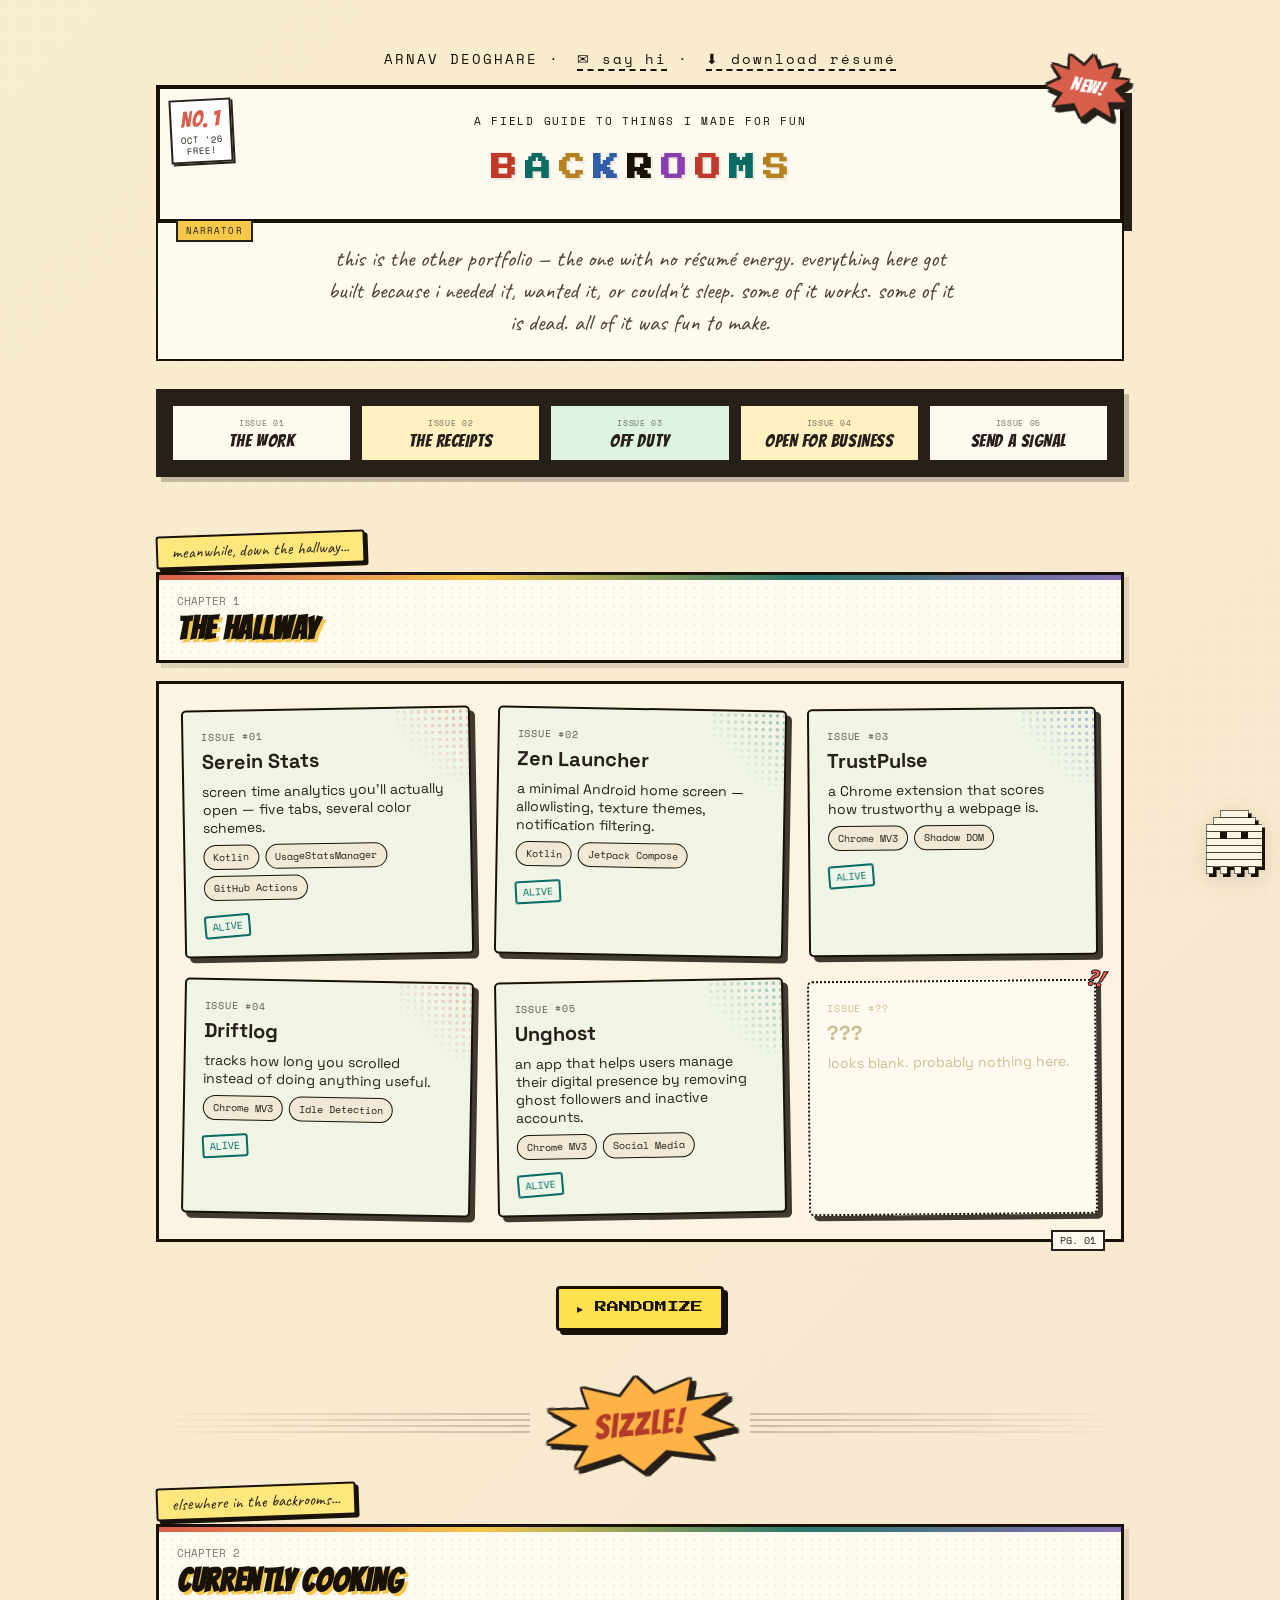
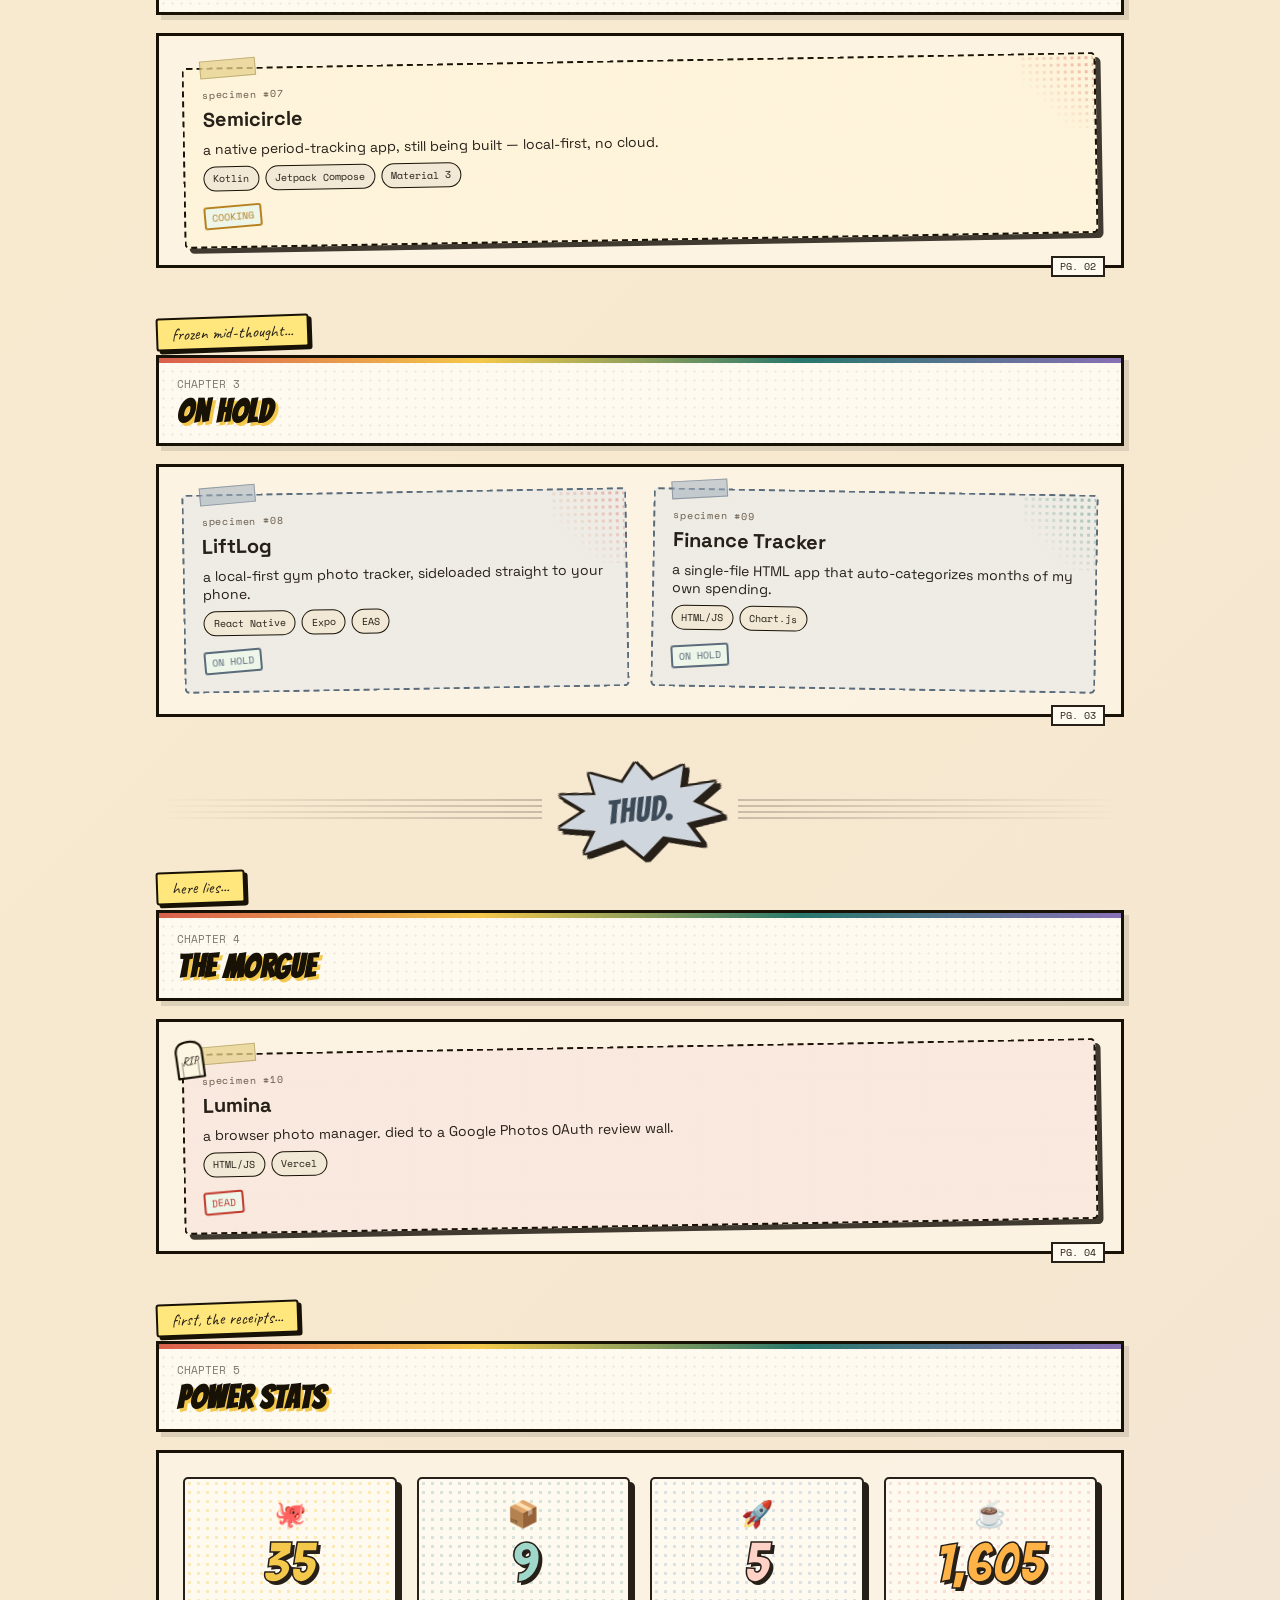
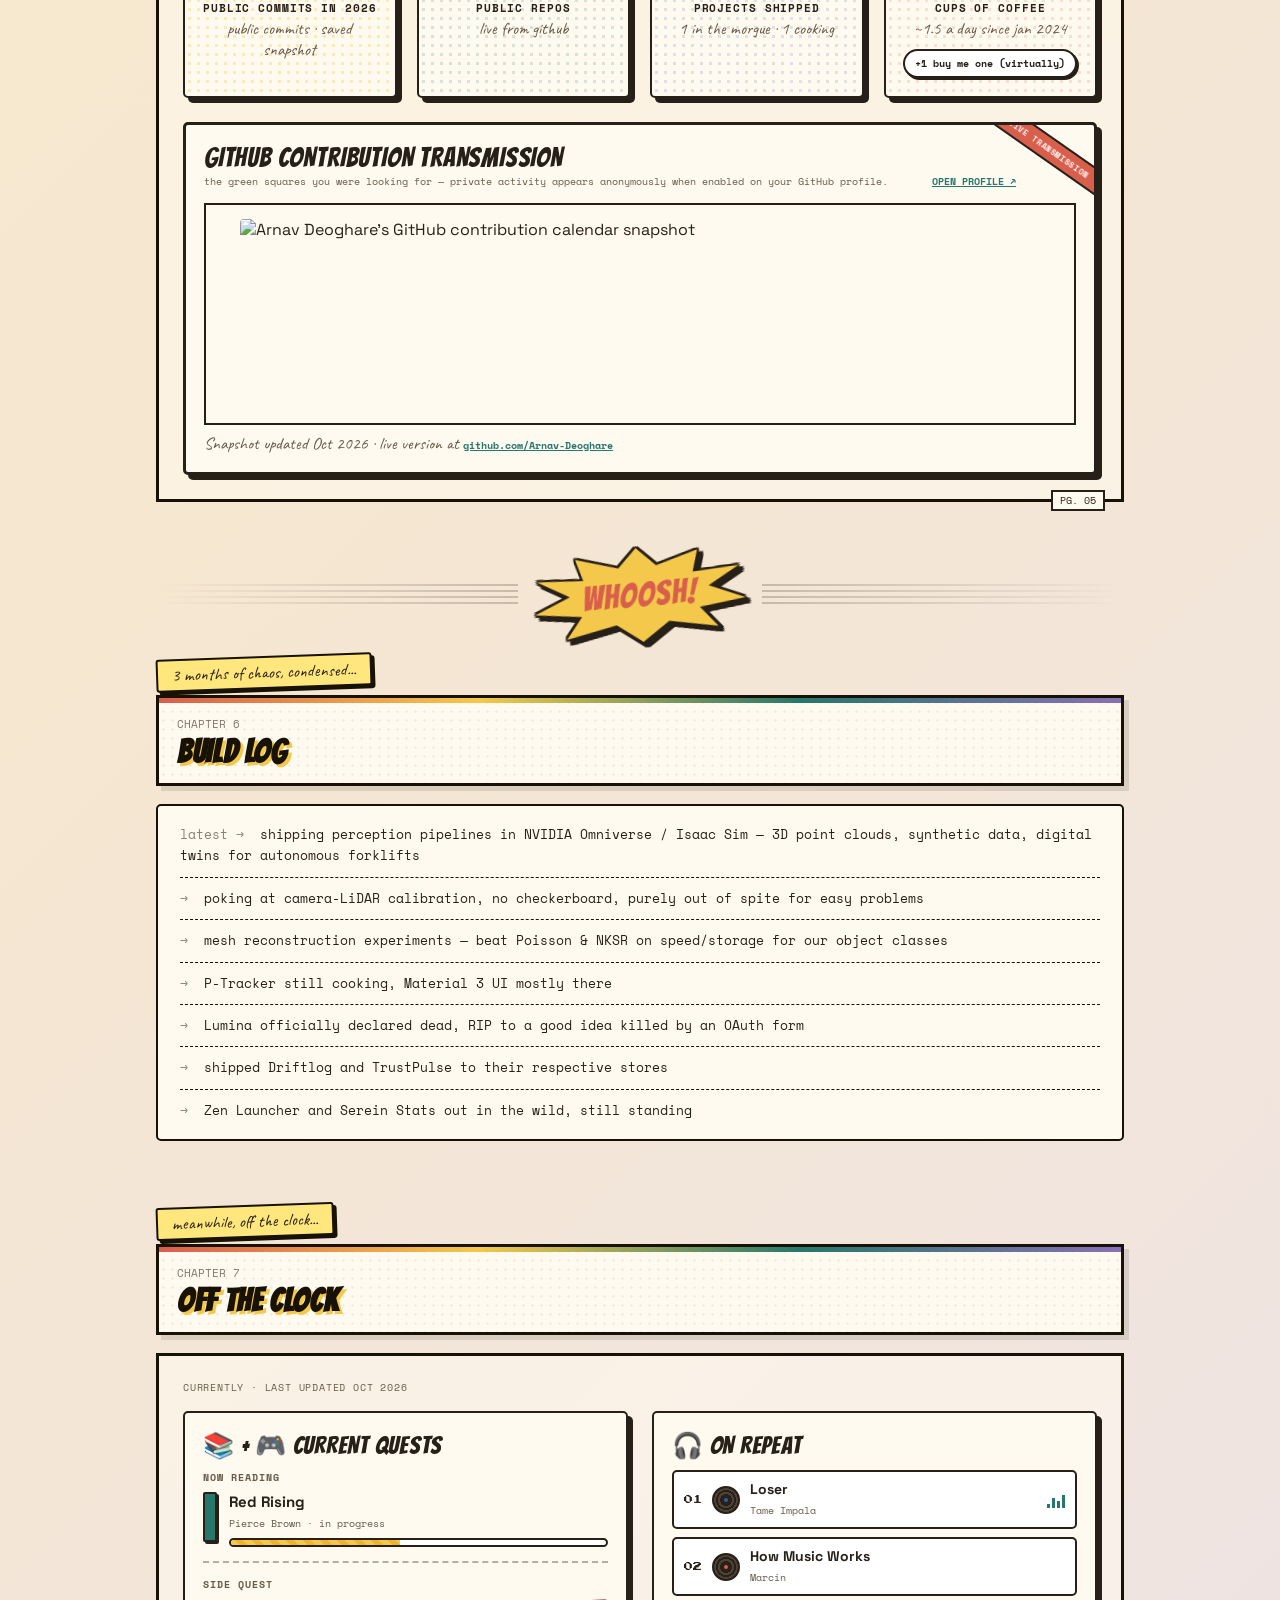
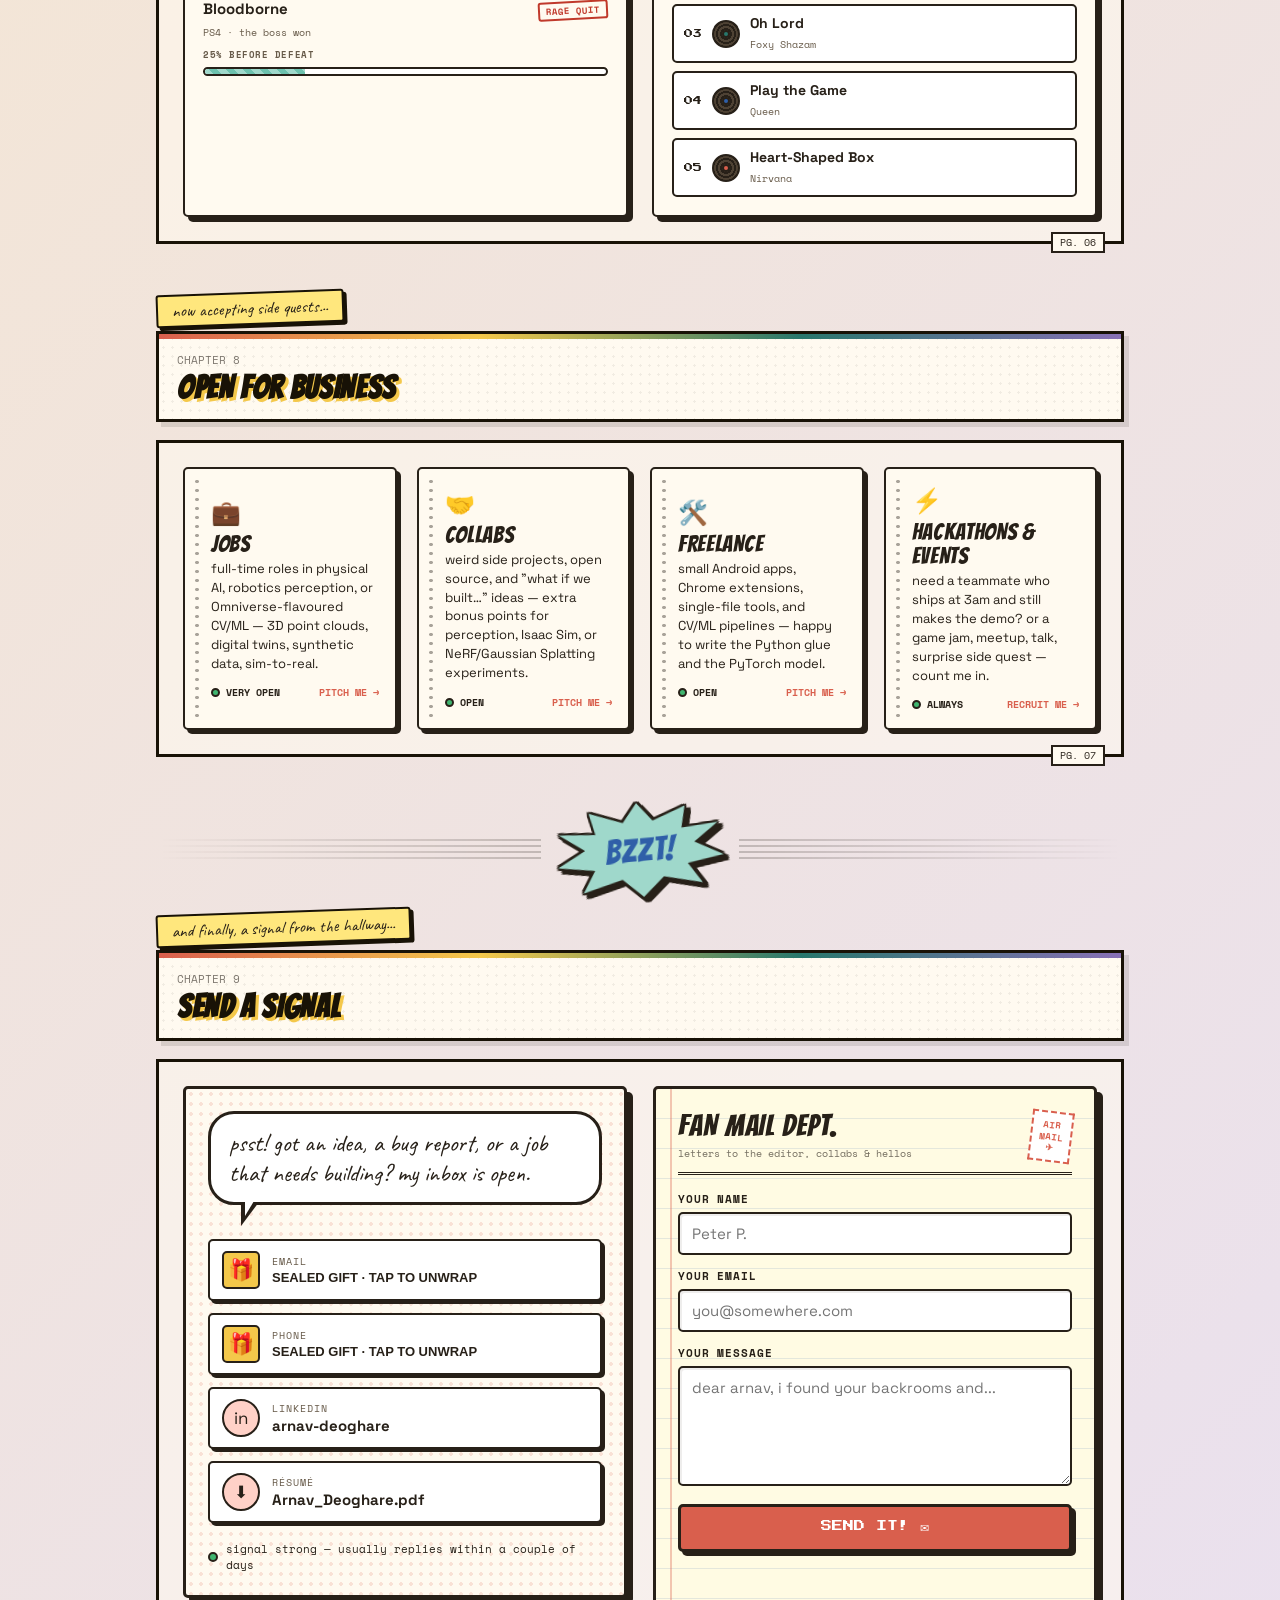
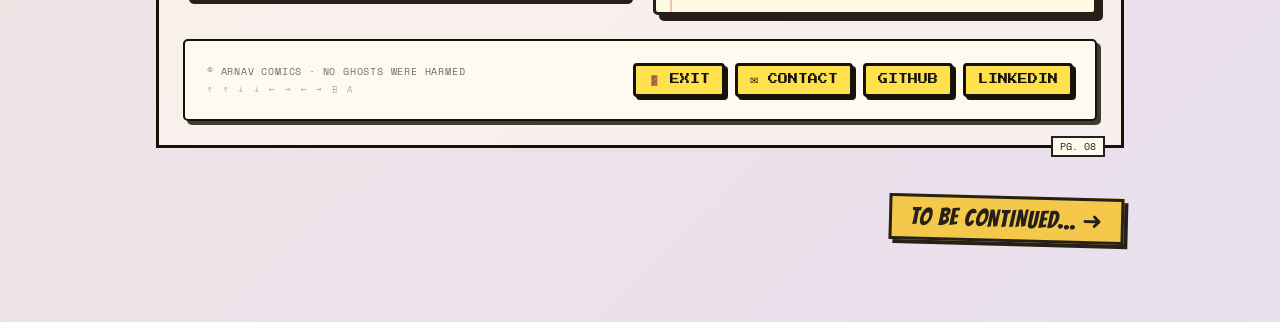
==== commit 4b101a3f: "Update to the backrooms" ====
--- a/backrooms/index.html
+++ b/backrooms/index.html
@@ -3,7 +3,26 @@
 <head>
 <meta charset="UTF-8">
 <meta name="viewport" content="width=device-width, initial-scale=1, viewport-fit=cover">
-<title>Backrooms — Arnav Deoghare</title>
+<meta name="description" content="Arnav Deoghare's comic-book backroom: side projects, experiments, stats, and ways to get in touch.">
+<meta name="theme-color" content="#f4c84a">
+<link rel="canonical" href="https://arnav-deoghare.github.io/back/backrooms.html">
+<meta property="og:type" content="website">
+<meta property="og:title" content="Backrooms — Arnav">
+<meta property="og:description" content="A comic-book field guide to things I built for fun, curiosity, or because I couldn't sleep.">
+<meta property="og:url" content="https://arnav-deoghare.github.io/back/backrooms.html">
+<meta property="og:image" content="https://arnav-deoghare.github.io/back/social-preview.png">
+<meta property="og:image:width" content="1200">
+<meta property="og:image:height" content="630">
+<meta property="og:image:alt" content="The Backrooms portfolio cover by Arnav Deoghare">
+<meta name="twitter:card" content="summary_large_image">
+<meta name="twitter:title" content="Backrooms — Arnav">
+<meta name="twitter:description" content="A comic-book field guide to things I built for fun, curiosity, or because I couldn't sleep.">
+<meta name="twitter:image" content="https://arnav-deoghare.github.io/back/social-preview.png">
+<title>Backrooms — Arnav</title>
+<link rel="icon" href="favicon.ico" sizes="any">
+<link rel="icon" type="image/png" sizes="64x64" href="favicon.png">
+<link rel="apple-touch-icon" sizes="180x180" href="apple-touch-icon.png">
+<link rel="icon" type="image/svg+xml" href="data:image/svg+xml,%3Csvg xmlns='http://www.w3.org/2000/svg' viewBox='0 0 64 64'%3E%3Crect x='3' y='3' width='58' height='58' rx='10' fill='%23f4c84a' stroke='%23272018' stroke-width='6'/%3E%3Ctext x='32' y='43' text-anchor='middle' font-family='Arial,sans-serif' font-size='30' font-weight='900' letter-spacing='-2' fill='%23fffaf0' stroke='%23272018' stroke-width='2' paint-order='stroke'%3EAD%3C/text%3E%3Ccircle cx='53' cy='13' r='4' fill='%23d95f4d' stroke='%23272018' stroke-width='2'/%3E%3C/svg%3E">
 <link href="https://fonts.googleapis.com/css2?family=Caveat:wght@600;700&family=Space+Grotesk:wght@400;500;700&family=Space+Mono:wght@400;700&family=Press+Start+2P&family=Bangers&display=swap" rel="stylesheet">
 <style>
   :root{box-sizing:border-box;padding-top:env(safe-area-inset-top,0px);padding-bottom:env(safe-area-inset-bottom,0px);}
@@ -120,6 +139,7 @@
   .halftone{background-image:radial-gradient(#513d2e 1px,transparent 1.2px);background-size:12px 12px;opacity:.045;}
   main{max-width:1000px;padding-top:48px;}
   .byline{font-size:11px;letter-spacing:.16em;margin-bottom:14px;}
+  main > .byline{font-size:14px;letter-spacing:.14em;margin-bottom:16px;}
   .speedlines{inset:0;}
   .titlebar{background:var(--paper);border-width:4px;box-shadow:8px 8px 0 var(--ink);padding:24px 20px;}
   h1 span{transition:transform .2s ease;text-shadow:2px 2px 0 rgba(39,32,24,.08);}
@@ -133,6 +153,10 @@
   .panelbox{background:rgba(255,250,240,.58);border-width:3px;padding:24px;}
   .grid{gap:24px;}
   .card{background:var(--paper);border-width:2px;border-radius:5px;box-shadow:5px 5px 0 rgba(39,32,24,.88);transition:transform .2s ease,box-shadow .2s ease,border-color .2s ease;}
+  .card.alive-card{background:linear-gradient(rgba(63,181,111,.08),rgba(63,181,111,.08)),var(--paper);}
+  .card.cooking-card{background:linear-gradient(rgba(244,200,74,.13),rgba(244,200,74,.13)),var(--paper);}
+  .card.onhold-card{background:linear-gradient(rgba(90,107,122,.1),rgba(90,107,122,.1)),var(--paper);}
+  .card.dead-card{background:linear-gradient(rgba(192,57,43,.09),rgba(192,57,43,.09)),var(--paper);}
   .grid .card:hover{transform:translateY(-6px) rotate(0deg);box-shadow:7px 10px 0 rgba(39,32,24,.78);border-color:var(--teal);}
   .grid .card:focus-visible,.shufflebtn:focus-visible,.social:focus-visible,.modal button:focus-visible,.modal-wide button:focus-visible,.modal-wide a:focus-visible{outline:3px solid #2f5fa8;outline-offset:4px;}
   .spec{letter-spacing:.08em;color:#675a49;opacity:1;}
@@ -190,6 +214,7 @@
   .tbc{display:block;width:fit-content;margin:48px 0 0 auto;background:var(--sun);border:3px solid var(--ink);box-shadow:4px 4px 0 var(--ink);font-family:'Bangers',cursive;font-size:24px;letter-spacing:.04em;padding:6px 18px;transform:rotate(1.5deg);}
   .theend{font-family:'Bangers',cursive;font-size:28px;letter-spacing:.03em;}
   .theend small{display:block;font-family:'Space Mono',monospace;font-size:10px;letter-spacing:.08em;opacity:.65;}
+  .closing-panel{margin:24px 0 0;border-width:2px;box-shadow:4px 4px 0 rgba(39,32,24,.88);}
 
   /* ---------- contact ---------- */
   #contact{scroll-margin-top:24px;}
@@ -203,6 +228,12 @@
   .contact-row{display:flex;gap:8px;}
   .contact-chip{flex:1;min-width:0;display:flex;align-items:center;gap:12px;background:#fff;border:2px solid var(--ink);border-radius:5px;box-shadow:3px 3px 0 var(--ink);padding:10px 12px;text-decoration:none;color:var(--ink);transition:transform .18s ease,box-shadow .18s ease;}
   .contact-chip:hover{transform:translate(-2px,-2px);box-shadow:5px 5px 0 var(--ink);}
+  .contact-chip[hidden],.copy-btn[hidden],.gift-reveal[hidden]{display:none;}
+  .gift-reveal{flex:1;min-width:0;display:flex;align-items:center;gap:12px;text-align:left;background:#fff;border:2px solid var(--ink);border-radius:5px;box-shadow:3px 3px 0 var(--ink);padding:10px 12px;color:var(--ink);cursor:pointer;transition:transform .18s ease,box-shadow .18s ease;}
+  .gift-reveal:hover{transform:translate(-2px,-2px);box-shadow:5px 5px 0 var(--ink);}
+  .gift-reveal .ci{flex:none;width:38px;height:38px;display:grid;place-items:center;border:2px solid var(--ink);border-radius:5px;background:var(--sun);font-size:21px;}
+  .gift-reveal small{display:block;font-family:'Space Mono',monospace;font-size:10px;letter-spacing:.1em;color:#675a49;}
+  .gift-reveal strong{display:block;font-size:13px;line-height:1.35;}
   .contact-chip .ci{flex:none;width:38px;height:38px;display:grid;place-items:center;border:2px solid var(--ink);border-radius:50%;background:var(--sun);font-size:17px;}
   .contact-chip:nth-child(1) .ci{background:#ffd1c7;}
   .contact-chip small{display:block;font-family:'Space Mono',monospace;font-size:10px;letter-spacing:.1em;color:#675a49;}
@@ -229,7 +260,7 @@
   .send-btn:hover{transform:translate(-2px,-2px);box-shadow:6px 6px 0 var(--ink);}
   .send-btn:active{transform:translate(2px,2px);box-shadow:2px 2px 0 var(--ink);}
   .send-btn:disabled{opacity:.6;cursor:wait;}
-  .send-btn:focus-visible,.copy-btn:focus-visible,.contact-chip:focus-visible,.byline a:focus-visible{outline:3px solid #2f5fa8;outline-offset:3px;}
+  .send-btn:focus-visible,.copy-btn:focus-visible,.contact-chip:focus-visible,.gift-reveal:focus-visible,.byline a:focus-visible{outline:3px solid #2f5fa8;outline-offset:3px;}
   .form-status{font-family:'Caveat',cursive;font-size:21px;min-height:28px;margin:10px 0 0;text-align:center;}
   .form-status.error{color:#b13a28;}
 
@@ -282,8 +313,12 @@
   .shelf{background:var(--paper);border:2px solid var(--ink);border-radius:5px;box-shadow:5px 5px 0 var(--ink);padding:18px;position:relative;}
   .shelf.wide{grid-column:1/-1;}
   .shelf h3{font-family:'Bangers',cursive;font-weight:400;font-size:25px;letter-spacing:.03em;margin:0 0 10px;}
+  .quest-stack{display:grid;gap:14px;}
+  .quest-group + .quest-group{border-top:2px dashed rgba(39,32,24,.35);padding-top:14px;}
+  .quest-label{font-family:'Space Mono',monospace;font-size:10px;font-weight:700;letter-spacing:.1em;color:#675a49;margin:0 0 7px;}
   .book{display:flex;gap:12px;align-items:flex-start;padding:10px 0;border-bottom:1px dashed rgba(39,32,24,.35);}
   .book:last-child{border-bottom:none;}
+  .quest-group .book,.quest-group .quest{padding:0;border-bottom:none;}
   .spine{flex:none;width:14px;height:50px;border:2px solid var(--ink);border-radius:2px;background:var(--coral);box-shadow:2px 2px 0 var(--ink);}
   .book:nth-child(2) .spine{background:var(--teal);}
   .book:nth-child(3) .spine{background:#2f5fa8;}
@@ -292,24 +327,33 @@
   .book small,.quest small{font-family:'Space Mono',monospace;font-size:10px;color:#675a49;}
   .progress{height:9px;border:2px solid var(--ink);border-radius:99px;background:#fff;margin-top:6px;overflow:hidden;}
   .progress i{display:block;height:100%;width:var(--p);background:repeating-linear-gradient(45deg,var(--sun) 0 6px,#f0b429 6px 12px);}
-  .vinyl{position:absolute;top:-16px;right:-12px;width:60px;height:60px;border-radius:50%;background:repeating-radial-gradient(#272018 0 2px,#3d342a 2px 4px);border:2px solid var(--ink);animation:spin 4s linear infinite;}
-  .vinyl::after{content:'';position:absolute;inset:20px;border-radius:50%;background:var(--coral);border:2px solid var(--ink);}
   @keyframes spin{to{transform:rotate(360deg);}}
   .track{display:flex;align-items:center;gap:10px;padding:8px 10px;border:2px solid var(--ink);border-radius:5px;background:#fff;margin-bottom:8px;text-decoration:none;color:var(--ink);transition:transform .15s ease,background-color .15s ease;}
   .track:last-child{margin-bottom:0;}
   .track:hover{transform:translateX(4px);background:#fff4c7;}
+  .track:focus-visible{outline:3px solid #2f5fa8;outline-offset:3px;}
   .track .num{font-family:'Press Start 2P',monospace;font-size:9px;}
+  .track-disc{flex:none;width:28px;height:28px;border:2px solid var(--ink);border-radius:50%;background:repeating-radial-gradient(circle at center,#272018 0 2px,#4e4234 2px 4px);position:relative;animation:spin 2.8s linear infinite;}
+  .track-disc::after{content:'';position:absolute;inset:8px;border:2px solid var(--ink);border-radius:50%;background:var(--coral);}
+  .track:nth-of-type(3n) .track-disc::after{background:var(--teal);}
+  .track:nth-of-type(3n+1) .track-disc::after{background:#2f5fa8;}
+  .music-paused .track-disc,.mascot-wrap.motion-paused svg{animation-play-state:paused;}
   .track b{display:block;font-size:14px;}
   .track small{font-family:'Space Mono',monospace;font-size:10px;color:#675a49;}
   .eq{margin-left:auto;display:flex;gap:2px;align-items:flex-end;height:16px;flex:none;}
-  .eq i{width:3px;height:4px;background:var(--teal);animation:eq .9s ease-in-out infinite;}
-  .eq i:nth-child(2){animation-delay:.2s;}
-  .eq i:nth-child(3){animation-delay:.45s;}
-  .eq i:nth-child(4){animation-delay:.1s;}
+  .eq i{width:3px;height:4px;background:var(--teal);}
+  .eq i:nth-child(2){height:10px;}
+  .eq i:nth-child(3){height:7px;}
+  .eq i:nth-child(4){height:13px;}
+  .track:hover .eq i,.track:focus-visible .eq i{animation:eq .9s ease-in-out infinite;}
+  .track:hover .eq i:nth-child(2),.track:focus-visible .eq i:nth-child(2){animation-delay:.2s;}
+  .track:hover .eq i:nth-child(3),.track:focus-visible .eq i:nth-child(3){animation-delay:.45s;}
+  .track:hover .eq i:nth-child(4),.track:focus-visible .eq i:nth-child(4){animation-delay:.1s;}
   @keyframes eq{50%{height:16px;}}
   .quest{padding:10px 0;border-bottom:1px dashed rgba(39,32,24,.35);}
   .quest:last-child{border-bottom:none;}
   .quest-top{display:flex;justify-content:space-between;align-items:baseline;gap:8px;}
+  .progress-label{display:block;margin-top:7px;font-family:'Space Mono',monospace;font-size:9px;font-weight:700;letter-spacing:.06em;color:#675a49;}
   .qstatus{flex:none;font-family:'Space Mono',monospace;font-size:9px;font-weight:700;border:2px solid currentColor;border-radius:3px;padding:1px 6px;transform:rotate(-3deg);}
   .qstatus.active{color:#b6821f;}
   .qstatus.done{color:#1f7a4a;}
@@ -356,13 +400,12 @@
 
   /* ---------- night shift (konami code) ---------- */
   html.night{filter:invert(1) hue-rotate(180deg);}
-  html.night .vinyl{filter:invert(1) hue-rotate(180deg);}
   .night-badge{display:none;position:fixed;top:14px;left:14px;z-index:45;align-items:center;gap:8px;background:var(--paper);border:2px solid var(--ink);border-radius:99px;box-shadow:3px 3px 0 var(--ink);padding:6px 12px;font-family:'Space Mono',monospace;font-size:11px;font-weight:700;color:var(--ink);cursor:pointer;}
   html.night .night-badge{display:inline-flex;}
   .konami-hint{font-family:'Space Mono',monospace;font-size:9px;letter-spacing:.2em;opacity:.35;margin-top:4px;}
 
   /* ---------- issue index + contribution graph ---------- */
-  .issue-index{display:grid;grid-template-columns:repeat(6,1fr);gap:8px;margin:28px 0 8px;padding:12px;background:var(--ink);border:3px solid var(--ink);box-shadow:5px 5px 0 rgba(39,32,24,.25);}
+  .issue-index{display:grid;grid-template-columns:repeat(5,minmax(0,1fr));gap:8px;margin:28px 0 8px;padding:12px;background:var(--ink);border:3px solid var(--ink);box-shadow:5px 5px 0 rgba(39,32,24,.25);}
   .issue-index a{display:flex;flex-direction:column;justify-content:center;min-height:58px;background:var(--paper);border:2px solid var(--ink);padding:8px;text-decoration:none;text-align:center;transition:transform .18s ease,background-color .18s ease;}
   .issue-index a:nth-child(2n){background:#fff1c2;}
   .issue-index a:nth-child(3n){background:#dff3e4;}
@@ -395,13 +438,16 @@
     .sfx span{font-size:26px;padding:24px 36px;}
     .sfx-strip{gap:8px;}
     .contact-panel{padding:18px;}
+    .contact-row{flex-wrap:wrap;}
+    .contact-row .contact-chip,.contact-row .gift-reveal{flex-basis:100%;}
+    .contact-row .copy-btn{width:100%;min-height:40px;padding:8px 12px;}
     .fm-head b{font-size:26px;}
     .branch{grid-template-columns:1fr;gap:10px;}
     .branch-name{justify-self:start;}
     .nodes{gap:8px;}
     .link{display:none;}
     .stat .big{font-size:46px;}
-    .issue-index{grid-template-columns:repeat(2,1fr);}
+    .issue-index{grid-template-columns:1fr;}
     .github-calendar-head{align-items:start;flex-direction:column;padding-right:54px;}
   }
   @media(prefers-reduced-motion:reduce){
@@ -413,11 +459,11 @@
 <div class="halftone"></div>
 <main>
 
-  <div class="byline">ARNAV DEOGHARE · <a href="#contact">✉ say hi</a> · <a href="Arnav_Deoghare.pdf" download>⬇ download résumé</a></div>
+  <div class="byline">ARNAV DEOGHARE · <a href="#contact"><span aria-hidden="true">✉</span> say hi</a> · <a href="Arnav_Deoghare.pdf" download><span aria-hidden="true">⬇</span> download résumé</a></div>
   <div class="titlewrap">
     <div class="speedlines"></div>
     <div class="titlebar">
-      <div class="issue-box" aria-hidden="true"><b>No. 1</b>SEPT '26<br>FREE!</div>
+      <div class="issue-box" aria-hidden="true"><b>No. 1</b>OCT '26<br>FREE!</div>
       <div class="sfx cover-burst" aria-hidden="true"><span>NEW!</span></div>
       <div class="byline">A FIELD GUIDE TO THINGS I MADE FOR FUN</div>
       <h1><span>B</span><span>A</span><span>C</span><span>K</span><span>R</span><span>O</span><span>O</span><span>M</span><span>S</span></h1>
@@ -432,7 +478,7 @@
     <a href="#work"><small>ISSUE 01</small><b>THE WORK</b></a>
     <a href="#proof"><small>ISSUE 02</small><b>THE RECEIPTS</b></a>
     <a href="#life"><small>ISSUE 03</small><b>OFF DUTY</b></a>
-    <a href="#open"><small>ISSUE 04</small><b>SIDE QUESTS</b></a>
+    <a href="#open"><small>ISSUE 04</small><b>OPEN FOR BUSINESS</b></a>
     <a href="#contact"><small>ISSUE 05</small><b>SEND A SIGNAL</b></a>
   </nav>
 
@@ -440,35 +486,35 @@
   <div class="chapter" id="work"><span class="chnum">CHAPTER 1</span><h2>THE HALLWAY</h2></div>
   <div class="panelbox">
   <div class="grid" id="hallway">
-    <div class="card" data-name="Serein Stats">
+    <div class="card alive-card" data-name="Serein Stats">
       <div class="spec">ISSUE #01</div>
       <b>Serein Stats</b>
       <p>screen time analytics you'll actually open — five tabs, several color schemes.</p>
       <div class="tags"><span>Kotlin</span><span>UsageStatsManager</span><span>GitHub Actions</span></div>
       <div class="stamp">ALIVE</div>
     </div>
-    <div class="card" data-name="Zen Launcher">
+    <div class="card alive-card" data-name="Zen Launcher">
       <div class="spec">ISSUE #02</div>
       <b>Zen Launcher</b>
       <p>a minimal Android home screen — allowlisting, texture themes, notification filtering.</p>
       <div class="tags"><span>Kotlin</span><span>Jetpack Compose</span></div>
       <div class="stamp">ALIVE</div>
     </div>
-    <div class="card" data-name="TrustPulse">
+    <div class="card alive-card" data-name="TrustPulse">
       <div class="spec">ISSUE #03</div>
       <b>TrustPulse</b>
       <p>a Chrome extension that scores how trustworthy a webpage is.</p>
       <div class="tags"><span>Chrome MV3</span><span>Shadow DOM</span></div>
       <div class="stamp">ALIVE</div>
     </div>
-    <div class="card" data-name="Driftlog">
+    <div class="card alive-card" data-name="Driftlog">
       <div class="spec">ISSUE #04</div>
       <b>Driftlog</b>
       <p>tracks how long you scrolled instead of doing anything useful.</p>
       <div class="tags"><span>Chrome MV3</span><span>Idle Detection</span></div>
       <div class="stamp">ALIVE</div>
     </div>
-        <div class="card" data-name="Unghost">
+        <div class="card alive-card" data-name="Unghost">
       <div class="spec">ISSUE #05</div>
       <b>Unghost</b>
       <p>an app that helps users manage their digital presence by removing ghost followers and inactive accounts.</p>
@@ -492,7 +538,7 @@
   <div class="chapter"><span class="chnum">CHAPTER 2</span><h2>CURRENTLY COOKING</h2></div>
   <div class="panelbox">
   <div class="grid">
-    <div class="card dotted" data-name="Semicircle">
+    <div class="card dotted cooking-card" data-name="Semicircle">
       <div class="tape"></div>
       <div class="spec">specimen #07</div>
       <b>Semicircle</b>
@@ -531,7 +577,7 @@
   <div class="chapter"><span class="chnum">CHAPTER 4</span><h2>THE MORGUE</h2></div>
   <div class="panelbox">
   <div class="grid">
-    <div class="card dotted tombstone" data-name="Lumina">
+    <div class="card dotted tombstone dead-card" data-name="Lumina">
       <div class="tape"></div>
       <svg class="tombstone-icon" viewBox="0 0 36 42">
         <path d="M5 40 L5 17 Q4 4 18 4 Q32 4 31 17 L31 40 Z" fill="#fdf6e3" stroke="#181206" stroke-width="2.2" stroke-linejoin="round"/>
@@ -589,7 +635,7 @@
       <div class="contrib-scroll">
         <img class="contribution-snapshot" src="github-contributions.png" alt="Arnav Deoghare's GitHub contribution calendar snapshot" width="800" height="190" loading="lazy">
       </div>
-      <small class="calendar-fallback">Snapshot updated Sept 2026 · live version at <a href="https://github.com/Arnav-Deoghare" target="_blank" rel="noopener">github.com/Arnav-Deoghare</a></small>
+      <small class="calendar-fallback">Snapshot updated Oct 2026 · live version at <a href="https://github.com/Arnav-Deoghare" target="_blank" rel="noopener">github.com/Arnav-Deoghare</a></small>
     </div>
   </div>
 
@@ -610,26 +656,29 @@
   <div class="chapter" id="life"><span class="chnum">CHAPTER 7</span><h2>OFF THE CLOCK</h2></div>
   <div class="panelbox">
     <!-- ✏️ EDIT ME: swap the [placeholders] below for your real books, songs and games. -->
-    <p class="updated">CURRENTLY · LAST UPDATED SEPT 2026</p>
+    <p class="updated">CURRENTLY · LAST UPDATED OCT 2026</p>
     <div class="shelf-grid">
       <div class="shelf">
-        <h3>📚 NOW READING</h3>
-        <div class="book"><span class="spine"></span><div><b>Red Rising</b><small>Pierce Brown · in progress</small><div class="progress"><i style="--p:45%"></i></div></div></div>
+        <h3><span aria-hidden="true">📚 + 🎮</span> CURRENT QUESTS</h3>
+        <div class="quest-stack">
+          <section class="quest-group">
+            <p class="quest-label">NOW READING</p>
+            <div class="book"><span class="spine"></span><div><b>Red Rising</b><small>Pierce Brown · in progress</small><div class="progress"><i style="--p:45%"></i></div></div></div>
+          </section>
+          <section class="quest-group">
+            <p class="quest-label">SIDE QUEST</p>
+            <div class="quest"><div class="quest-top"><b>Bloodborne</b><span class="qstatus abandoned">RAGE QUIT</span></div><small>PS4 · the boss won</small><span class="progress-label">25% BEFORE DEFEAT</span><div class="progress" role="progressbar" aria-label="Bloodborne progress before defeat" aria-valuemin="0" aria-valuemax="100" aria-valuenow="25"><i style="--p:25%"></i></div></div>
+          </section>
+        </div>
       </div>
 
-      <div class="shelf">
-        <span class="vinyl" aria-hidden="true"></span>
-        <h3>🎧 ON REPEAT</h3>
-        <a class="track" href="https://open.spotify.com/search/Loser%20Tame%20Impala" target="_blank" rel="noopener"><span class="num">01</span><span><b>Loser</b><small>Tame Impala</small></span><span class="eq" aria-hidden="true"><i></i><i></i><i></i><i></i></span></a>
-        <a class="track" href="https://open.spotify.com/search/How%20Music%20Works%20Marcin" target="_blank" rel="noopener"><span class="num">02</span><span><b>How Music Works</b><small>Marcin</small></span></a>
-        <a class="track" href="https://open.spotify.com/search/Oh%20Lord%20Foxy%20Shazam" target="_blank" rel="noopener"><span class="num">03</span><span><b>Oh Lord</b><small>Foxy Shazam</small></span></a>
-        <a class="track" href="https://open.spotify.com/search/Play%20the%20Game%20Queen" target="_blank" rel="noopener"><span class="num">04</span><span><b>Play the Game</b><small>Queen</small></span></a>
-        <a class="track" href="https://open.spotify.com/search/Heart%20Shaped%20Box%20Nirvana" target="_blank" rel="noopener"><span class="num">05</span><span><b>Heart-Shaped Box</b><small>Nirvana</small></span></a>
-      </div>
-
-      <div class="shelf">
-        <h3>🎮 SIDE QUESTS</h3>
-        <div class="quest"><div class="quest-top"><b>Bloodborne</b><span class="qstatus abandoned">RAGE QUIT</span></div><small>PS4 · the boss won</small><div class="progress"><i style="--p:25%"></i></div></div>
+      <div class="shelf" id="musicShelf">
+        <h3><span aria-hidden="true">🎧</span> ON REPEAT</h3>
+        <a class="track" href="https://open.spotify.com/track/3RmFPuTTAjSQ2pbEd2j9oA" target="_blank" rel="noopener"><span class="num">01</span><span class="track-disc" aria-hidden="true"></span><span><b>Loser</b><small>Tame Impala</small></span><span class="eq" aria-hidden="true"><i></i><i></i><i></i><i></i></span></a>
+        <a class="track" href="https://open.spotify.com/track/4k8CFBCdBkVAP4OHRT2ULu" target="_blank" rel="noopener"><span class="num">02</span><span class="track-disc" aria-hidden="true"></span><span><b>How Music Works</b><small>Marcin</small></span></a>
+        <a class="track" href="https://open.spotify.com/track/3Bw5gtAfJQpNfUmdesHbZo" target="_blank" rel="noopener"><span class="num">03</span><span class="track-disc" aria-hidden="true"></span><span><b>Oh Lord</b><small>Foxy Shazam</small></span></a>
+        <a class="track" href="https://open.spotify.com/track/6eKWWkdvDLx7NgXaR8XccJ" target="_blank" rel="noopener"><span class="num">04</span><span class="track-disc" aria-hidden="true"></span><span><b>Play the Game</b><small>Queen</small></span></a>
+        <a class="track" href="https://open.spotify.com/track/6QewNVIDKdSl8Y3ycuHIei" target="_blank" rel="noopener"><span class="num">05</span><span class="track-disc" aria-hidden="true"></span><span><b>Heart-Shaped Box</b><small>Nirvana</small></span></a>
       </div>
     </div>
   </div>
@@ -652,21 +701,28 @@
   <div class="contact-grid">
     <div class="contact-panel hero-panel">
       <p class="speech">psst! got an idea, a bug report, or a job that needs building? my inbox is open.</p>
-      <!-- Placeholders: edit CONTACT at the top of the <script> below to set your real email and phone. -->
       <div class="contact-list">
         <div class="contact-row">
-          <a class="contact-chip" data-contact-link="email" href="mailto:your.email@example.com">
+          <button class="gift-reveal" type="button" data-reveal-contact="email" aria-controls="emailContact">
+            <span class="ci" aria-hidden="true">🎁</span>
+            <span><small>EMAIL</small><strong>SEALED GIFT · TAP TO UNWRAP</strong></span>
+          </button>
+          <a class="contact-chip" id="emailContact" data-contact-link="email" data-contact-text="email" hidden>
             <span class="ci" aria-hidden="true">✉</span>
-            <span><small>EMAIL</small><strong data-contact-text="email">your.email@example.com</strong></span>
+            <span><small>EMAIL</small><strong></strong></span>
           </a>
-          <button class="copy-btn" type="button" data-copy="email">COPY</button>
+          <button class="copy-btn" type="button" data-copy="email" hidden>COPY</button>
         </div>
         <div class="contact-row">
-          <a class="contact-chip" data-contact-link="phone" href="tel:+910000000000">
+          <button class="gift-reveal" type="button" data-reveal-contact="phone" aria-controls="phoneContact">
+            <span class="ci" aria-hidden="true">🎁</span>
+            <span><small>PHONE</small><strong>SEALED GIFT · TAP TO UNWRAP</strong></span>
+          </button>
+          <a class="contact-chip" id="phoneContact" data-contact-link="phone" data-contact-text="phone" hidden>
             <span class="ci" aria-hidden="true">☎</span>
-            <span><small>PHONE</small><strong data-contact-text="phone">+91 00000 00000</strong></span>
+            <span><small>PHONE</small><strong></strong></span>
           </a>
-          <button class="copy-btn" type="button" data-copy="phone">COPY</button>
+          <button class="copy-btn" type="button" data-copy="phone" hidden>COPY</button>
         </div>
         <div class="contact-row">
           <a class="contact-chip" href="https://www.linkedin.com/in/arnav-deoghare/" target="_blank" rel="noopener">
@@ -693,29 +749,28 @@
       <label class="field"><span>YOUR EMAIL</span><input type="email" name="email" autocomplete="email" required maxlength="120" placeholder="you@somewhere.com"></label>
       <label class="field"><span>YOUR MESSAGE</span><textarea name="message" required maxlength="2000" placeholder="dear arnav, i found your backrooms and..."></textarea></label>
       <label class="hp" aria-hidden="true">leave this empty<input type="text" name="_gotcha" tabindex="-1" autocomplete="off"></label>
-      <button class="send-btn" type="submit">SEND IT! ✉</button>
+      <button class="send-btn" type="submit">SEND IT! <span aria-hidden="true">✉</span></button>
       <p class="form-status" id="formStatus" role="status" aria-live="polite"></p>
     </form>
   </div>
-  </div>
-
-  <div class="tbc">TO BE CONTINUED... ➜</div>
-
-  <footer>
-    <div class="theend">THE END...?<small>© ARNAV COMICS · NO GHOSTS WERE HARMED</small><div class="konami-hint" aria-hidden="true">↑ ↑ ↓ ↓ ← → ← → B A</div></div>
+  <footer class="closing-panel">
+    <div class="theend"><small>© ARNAV COMICS · NO GHOSTS WERE HARMED</small><div class="konami-hint" aria-hidden="true">↑ ↑ ↓ ↓ ← → ← → B A</div></div>
     <div class="socials">
-      <a class="social" href="https://arnav-deoghare.github.io" title="back to the real portfolio">🚪 EXIT</a>
-      <a class="social" href="#contact">✉ CONTACT</a>
+      <a class="social" href="https://arnav-deoghare.github.io" title="back to the real portfolio"><span aria-hidden="true">🚪</span> EXIT</a>
+      <a class="social" href="#contact"><span aria-hidden="true">✉</span> CONTACT</a>
       <a class="social" href="https://github.com/Arnav-Deoghare" target="_blank" rel="noopener">GITHUB</a>
       <a class="social" href="https://www.linkedin.com/in/arnav-deoghare/" target="_blank" rel="noopener">LINKEDIN</a>
     </div>
   </footer>
+  </div>
+
+  <div class="tbc">TO BE CONTINUED... ➜</div>
 
 </main>
 
-<button class="night-badge" id="nightBadge" type="button">🌙 NIGHT SHIFT · tap to wake up</button>
-
-<div class="modal-bg" id="modalBg">
+<button class="night-badge" id="nightBadge" type="button"><span aria-hidden="true">🌙</span> NIGHT SHIFT · tap to wake up</button>
+
+<div class="modal-bg" id="modalBg" aria-hidden="true">
   <div class="modal game-modal" role="dialog" aria-modal="true" aria-labelledby="secretModalTitle">
     <h3 id="secretModalTitle">you found it! GHOST CATCH</h3>
     <p class="game-intro">ghosts are leaking out of the vents. bonk as many as you can in 20 seconds.</p>
@@ -729,16 +784,16 @@
   </div>
 </div>
 
-<div class="modal-bg" id="projectModalBg">
+<div class="modal-bg" id="projectModalBg" aria-hidden="true">
   <div class="modal-wide" id="projectModalBody" role="dialog" aria-modal="true" aria-labelledby="projectModalTitle">
-    <button class="mclose" id="projectModalClose">✕</button>
+    <button class="mclose" id="projectModalClose" type="button" aria-label="Close project details">✕</button>
     <!-- filled by JS -->
   </div>
 </div>
 
 <div class="mascot-wrap" id="mascotWrap">
-  <div class="mascot-bubble" id="mascotBubble"></div>
-  <svg viewBox="0 0 8 9" shape-rendering="crispEdges">
+  <div class="mascot-bubble" id="mascotBubble" role="status" aria-live="polite"></div>
+  <svg viewBox="0 0 8 9" shape-rendering="crispEdges" aria-hidden="true">
     <g fill="#fdf6e3" stroke="#181206" stroke-width="0.08">
       <rect x="2" y="0" width="4" height="1"/>
       <rect x="1" y="1" width="6" height="1"/>
@@ -764,8 +819,8 @@
   // formEndpoint: paste a Formspree (https://formspree.io) form URL like 'https://formspree.io/f/abcdwxyz'
   // to receive messages directly. Leave it empty and the form opens the visitor's email app instead.
   var CONTACT = {
-    email: 'your.email@example.com',
-    phone: '+91 00000 00000',
+    email: 'arnavdeoghare3@gmail.com',
+    phone: '+91 76662 18301',
     formEndpoint: ''
   };
 
@@ -775,7 +830,7 @@
   var GITHUB_SNAPSHOT = {
     commits:35,
     repos:9,
-    updated:'27 Sep 2026',
+    updated:'1 Oct 2026',
     days:{
       '2026-02-21':2,'2026-03-19':4,'2026-03-21':1,'2026-03-29':2,
       '2026-04-19':1,'2026-05-18':1,'2026-05-23':1,'2026-05-25':1,
@@ -879,8 +934,14 @@
   var projectModalBg = document.getElementById('projectModalBg');
   var projectModalBody = document.getElementById('projectModalBody');
   var lastModalTrigger;
+  function getFocusable(dialog){
+    return Array.prototype.slice.call(dialog.querySelectorAll(
+      'a[href],button:not([disabled]),input:not([disabled]),textarea:not([disabled]),select:not([disabled]),[tabindex]:not([tabindex="-1"])'
+    )).filter(function(el){ return el.offsetParent !== null; });
+  }
   function closeModal(modal){
     modal.classList.remove('open');
+    modal.setAttribute('aria-hidden','true');
     if(modal === modalBg) stopGame();
     if(lastModalTrigger){
       lastModalTrigger.focus();
@@ -891,7 +952,7 @@
     var d = projectData[name];
     if(!d) return;
     projectModalBody.innerHTML =
-      '<button class="mclose" id="projectModalClose">✕</button>' +
+      '<button class="mclose" id="projectModalClose" type="button" aria-label="Close project details">✕</button>' +
       '<div class="mspec">FULL FILE</div>' +
       '<h3 id="projectModalTitle">' + name + '</h3>' +
       '<div class="mstamp' + (d.status==='cooking'?' cooking':d.status==='onhold'?' onhold':d.status==='dead'?' dead':'') + '">' + d.stampText + '</div>' +
@@ -899,11 +960,12 @@
       '<p>' + d.desc + '</p>' +
       '<div class="mlabel">' + (d.status==='dead' ? 'WHY IT DIED' : 'WHY IT STARTED') + '</div>' +
       '<p>' + d.why + '</p>' +
-      '<div class="mlinks"><a href="' + d.site + '" target="_blank" rel="noopener">🔗 SITE</a><a href="' + d.github + '" target="_blank" rel="noopener">🐙 GITHUB</a></div>';
+      '<div class="mlinks"><a href="' + d.site + '" target="_blank" rel="noopener"><span aria-hidden="true">🔗</span> SITE</a><a href="' + d.github + '" target="_blank" rel="noopener"><span aria-hidden="true">🐙</span> GITHUB</a></div>';
     document.getElementById('projectModalClose').addEventListener('click', function(){
       closeModal(projectModalBg);
     });
     projectModalBg.classList.add('open');
+    projectModalBg.setAttribute('aria-hidden','false');
     document.getElementById('projectModalClose').focus();
   }
   document.querySelectorAll('.card[data-name]').forEach(function(c){
@@ -935,6 +997,7 @@
       try{ thwip(); }catch(e){}
       lastModalTrigger = secret;
       modalBg.classList.add('open');
+      modalBg.setAttribute('aria-hidden','false');
       document.getElementById('gStart').focus();
     });
   }
@@ -945,9 +1008,27 @@
     if(e.target === modalBg) closeModal(modalBg);
   });
   document.addEventListener('keydown', function(e){
+    var activeModal = projectModalBg.classList.contains('open') ? projectModalBg :
+      modalBg.classList.contains('open') ? modalBg : null;
     if(e.key === 'Escape'){
       if(projectModalBg.classList.contains('open')) closeModal(projectModalBg);
       if(modalBg.classList.contains('open')) closeModal(modalBg);
+      return;
+    }
+    if(e.key === 'Tab' && activeModal){
+      var focusable = getFocusable(activeModal.querySelector('[role="dialog"]'));
+      if(!focusable.length){
+        e.preventDefault();
+        return;
+      }
+      var first = focusable[0], last = focusable[focusable.length - 1];
+      if(e.shiftKey && (document.activeElement === first || !activeModal.contains(document.activeElement))){
+        e.preventDefault();
+        last.focus();
+      } else if(!e.shiftKey && (document.activeElement === last || !activeModal.contains(document.activeElement))){
+        e.preventDefault();
+        first.focus();
+      }
     }
   });
 
@@ -970,6 +1051,7 @@
   var realTitle = document.title;
   document.addEventListener('visibilitychange', function(){
     document.title = document.hidden ? "come back... 👀" : realTitle;
+    syncMotion();
   });
 
   // pixel mascot speech bubble
@@ -986,6 +1068,20 @@
   ];
   var mascotWrap = document.getElementById('mascotWrap');
   var mascotBubble = document.getElementById('mascotBubble');
+  var musicShelf = document.getElementById('musicShelf');
+  var musicVisible = true;
+  function syncMotion(){
+    if(musicShelf) musicShelf.classList.toggle('music-paused', document.hidden || !musicVisible);
+    if(mascotWrap) mascotWrap.classList.toggle('motion-paused', document.hidden);
+  }
+  if('IntersectionObserver' in window && musicShelf){
+    var musicObserver = new IntersectionObserver(function(entries){
+      musicVisible = entries[0].isIntersecting;
+      syncMotion();
+    }, {threshold:0.05});
+    musicObserver.observe(musicShelf);
+  }
+  syncMotion();
   var bubbleTimer;
   var mascotTaps = [];
   function mascotSay(text){
@@ -1055,15 +1151,24 @@
 
   // contact details
   var telHref = 'tel:' + CONTACT.phone.replace(/[^\d+]/g, '');
-  document.querySelectorAll('[data-contact-text]').forEach(function(el){
-    el.textContent = CONTACT[el.getAttribute('data-contact-text')];
-  });
   document.querySelectorAll('[data-contact-link]').forEach(function(el){
-    el.href = el.getAttribute('data-contact-link') === 'email' ? 'mailto:' + CONTACT.email : telHref;
+    var type = el.getAttribute('data-contact-link');
+    var value = CONTACT[type];
+    el.querySelector('strong').textContent = value;
+  });
+  document.querySelectorAll('[data-reveal-contact]').forEach(function(btn){
+    btn.addEventListener('click', function(){
+      var type = btn.getAttribute('data-reveal-contact');
+      var link = document.querySelector('[data-contact-link="' + type + '"]');
+      link.href = type === 'email' ? 'mailto:' + CONTACT.email : telHref;
+      link.hidden = false;
+      document.querySelector('[data-copy="' + type + '"]').hidden = false;
+      btn.hidden = true;
+    });
   });
   document.querySelectorAll('[data-copy]').forEach(function(btn){
     btn.addEventListener('click', function(){
-      var value = CONTACT[btn.getAttribute('data-copy')];
+      var value = btn.getAttribute('data-copy') === 'email' ? CONTACT.email : CONTACT.phone;
       function done(){
         btn.textContent = 'COPIED!';
         var r = btn.getBoundingClientRect();
@@ -1125,7 +1230,7 @@
       })
       .then(function(){
         sendBtn.disabled = false;
-        sendBtn.textContent = 'SEND IT! ✉';
+        sendBtn.innerHTML = 'SEND IT! <span aria-hidden="true">✉</span>';
       });
   });
 
